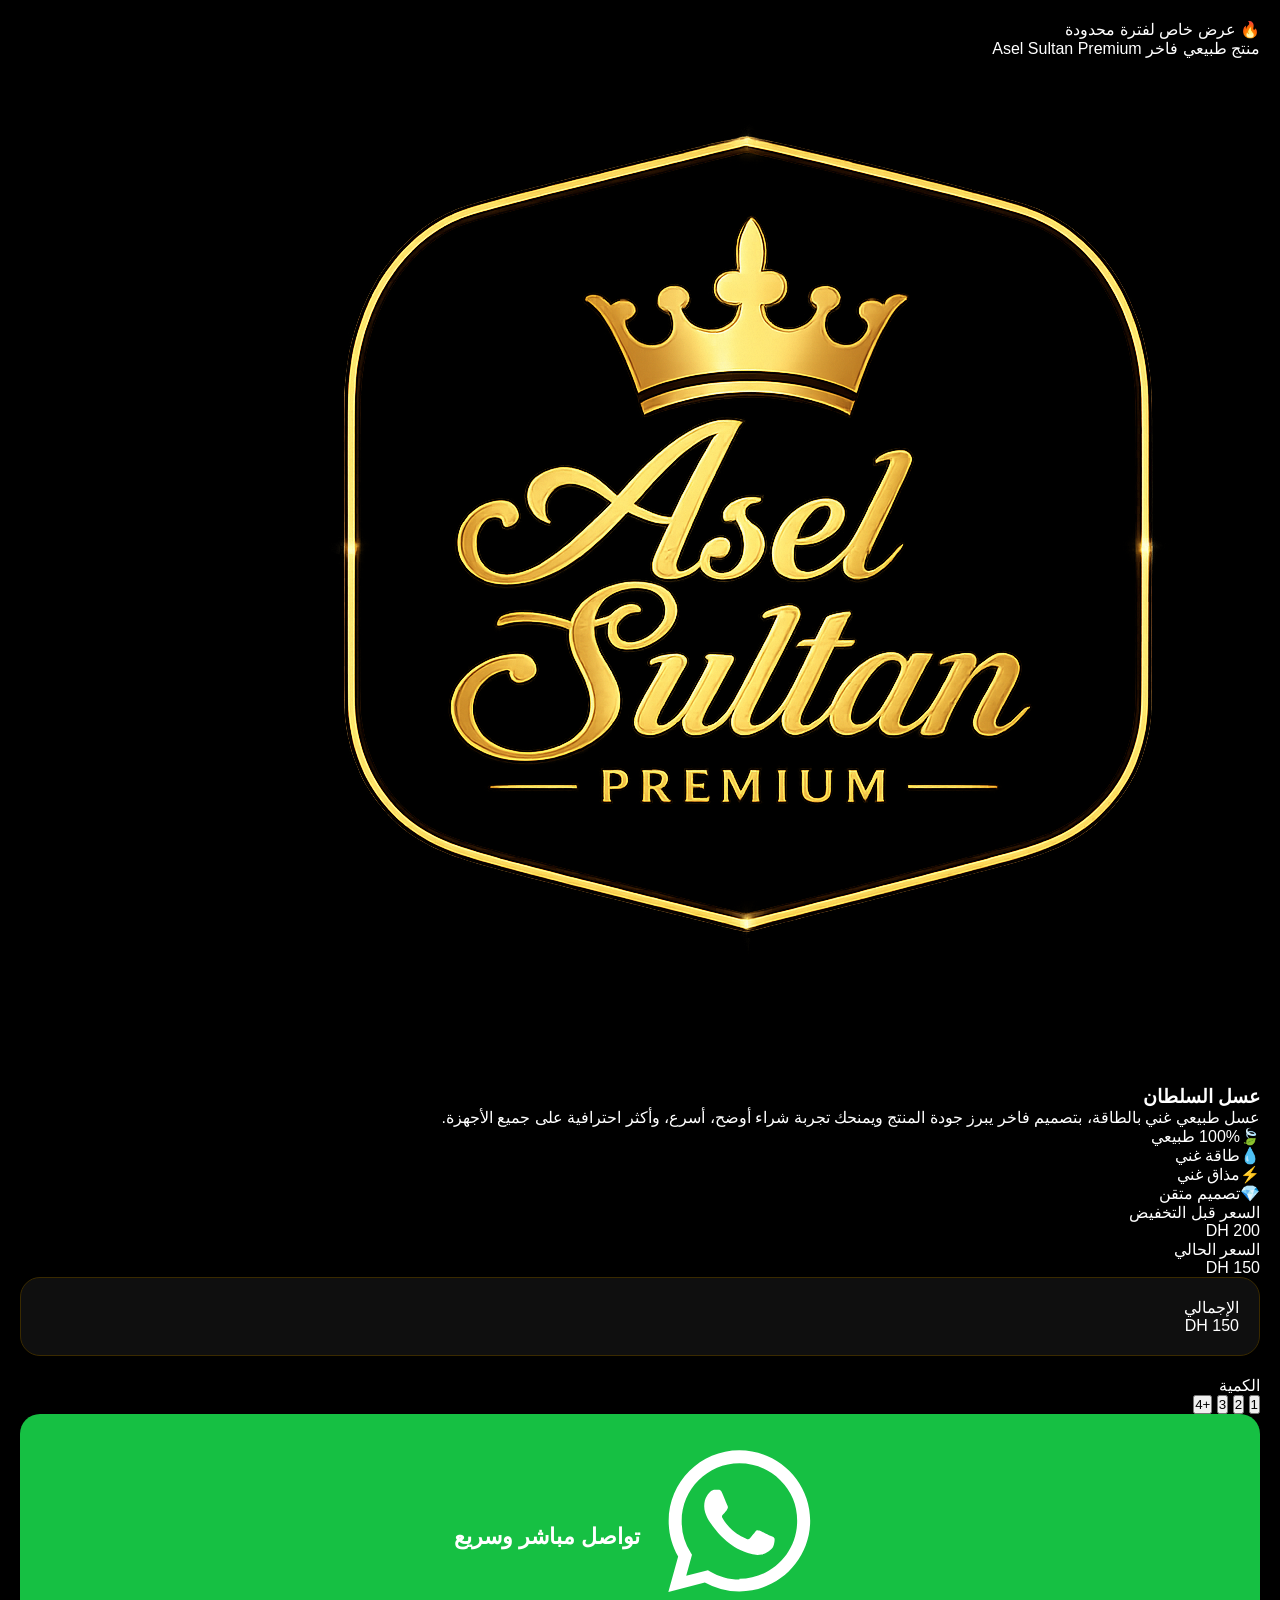
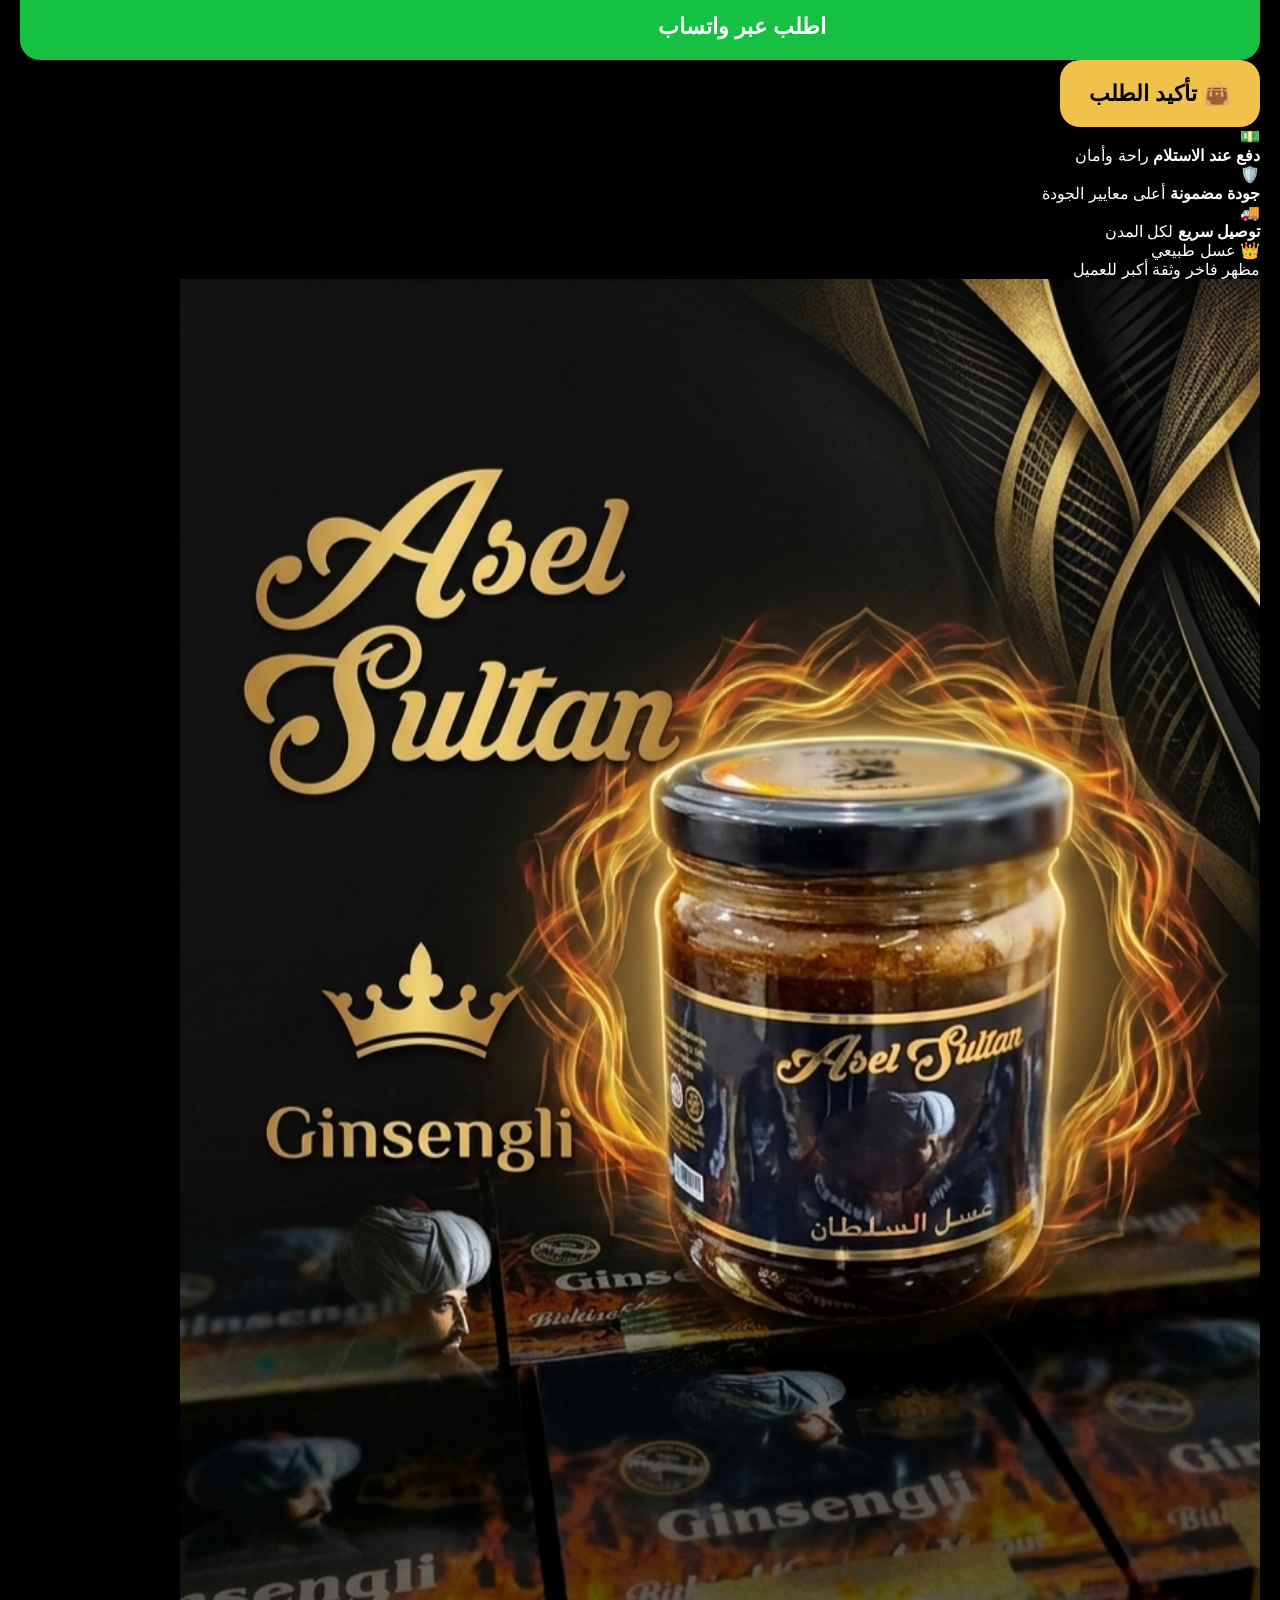
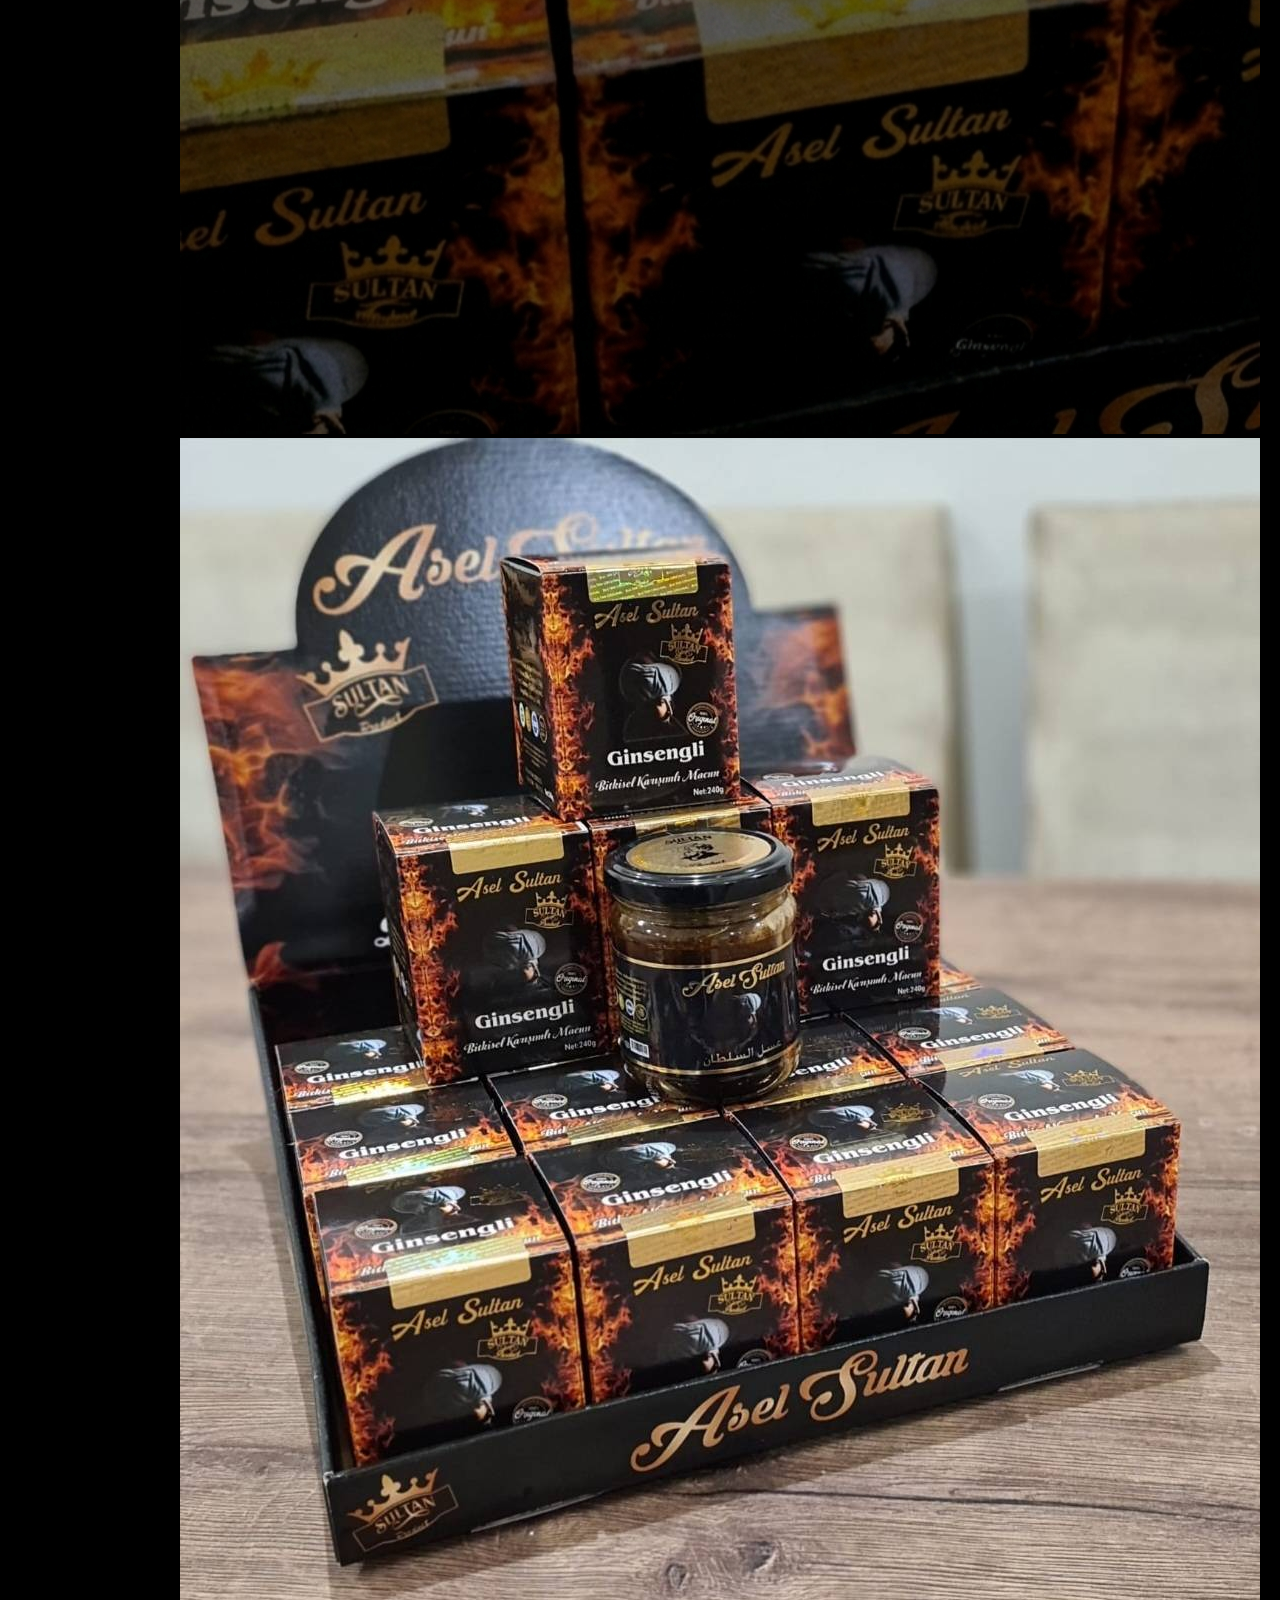
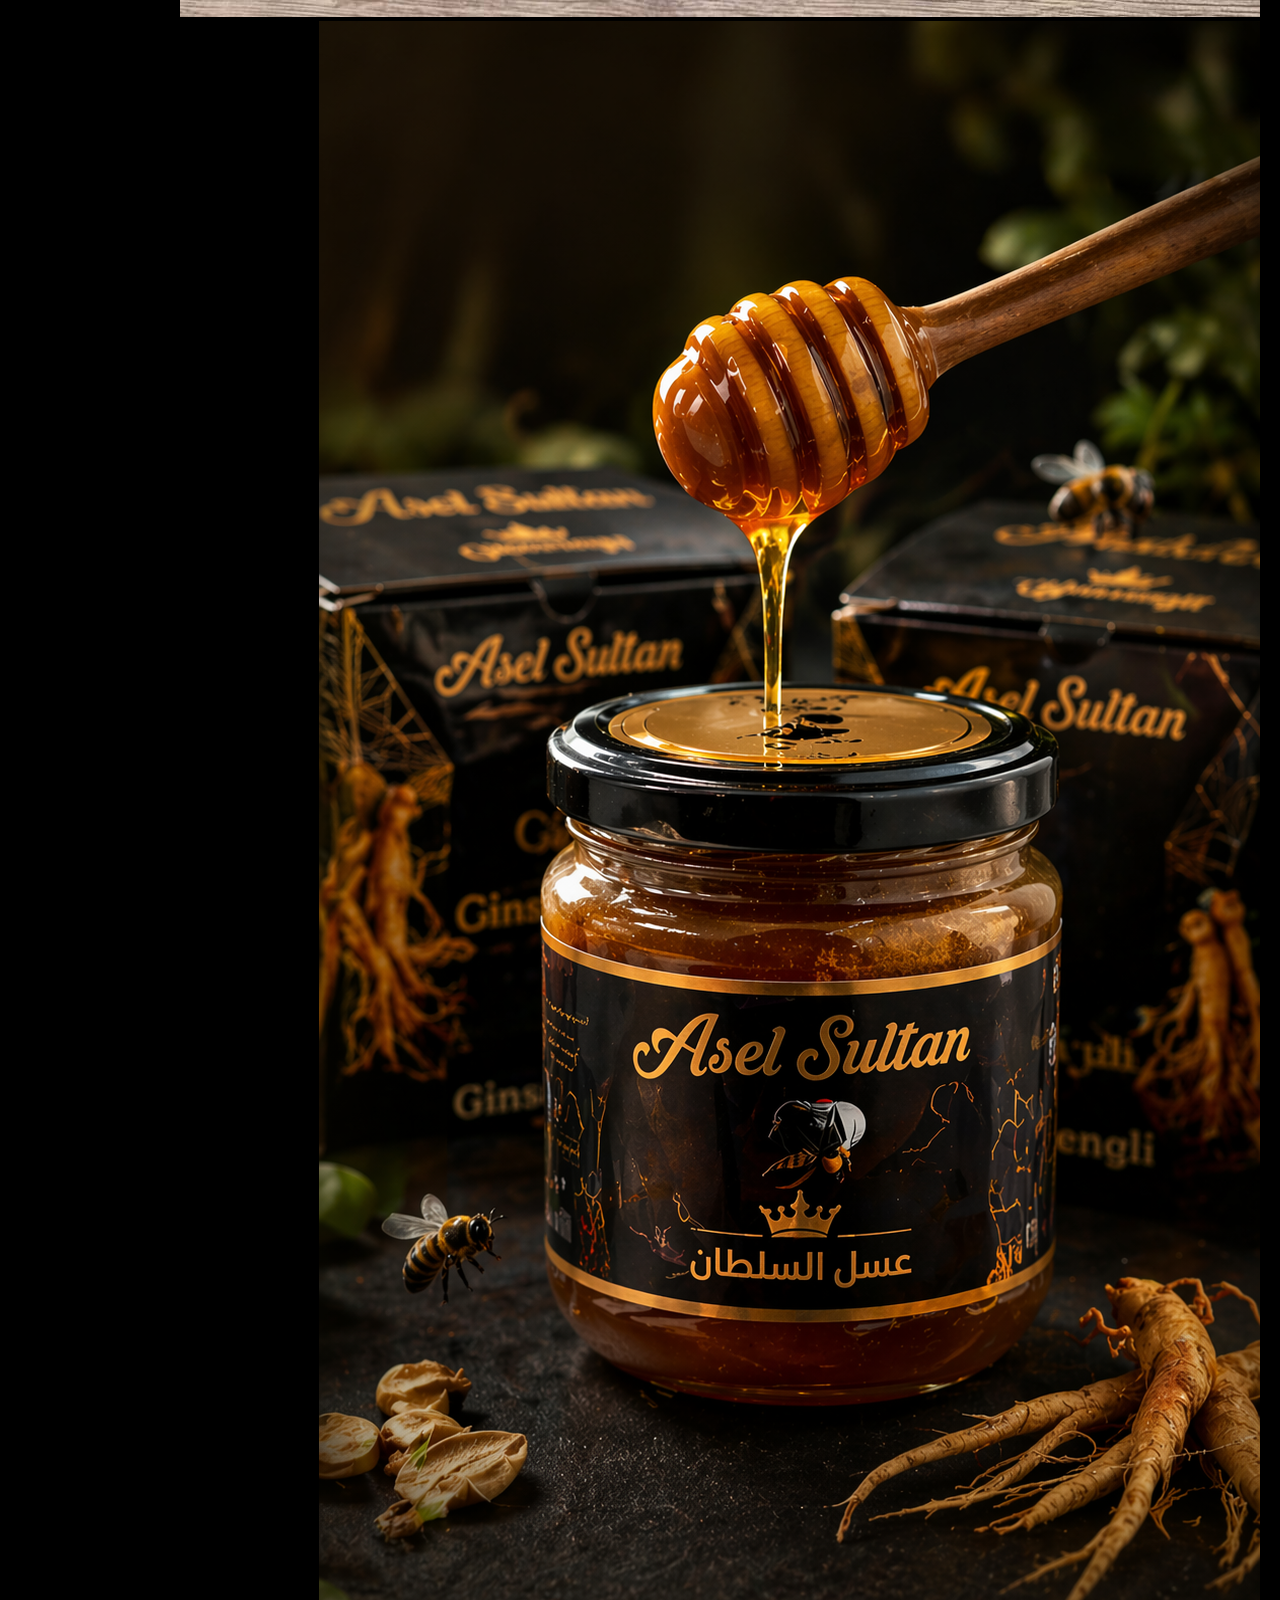
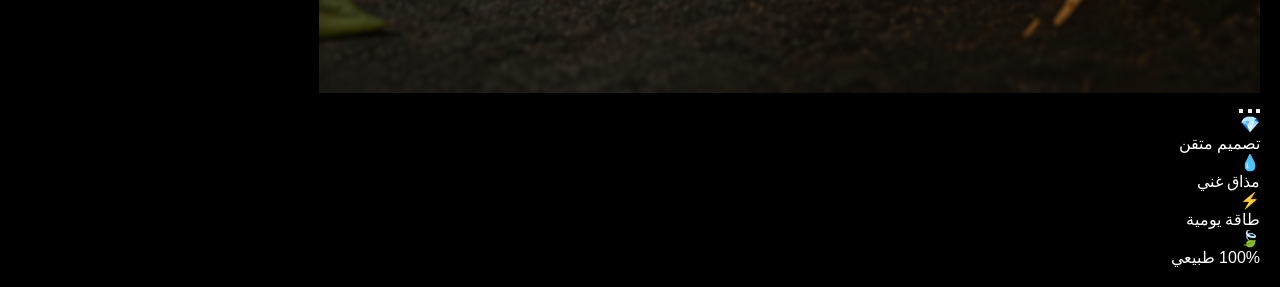
==== index.html @ a8b43fb9 "Add files via upload" ====
<!DOCTYPE html>
<html lang="ar" dir="rtl">
<head>
  <meta charset="UTF-8" />
  <meta name="viewport" content="width=device-width, initial-scale=1.0" />
  <title>Asel Sultan Premium</title>

  <link rel="preconnect" href="https://fonts.googleapis.com">
  <link rel="preconnect" href="https://fonts.gstatic.com" crossorigin>
  <link href="https://fonts.googleapis.com/css2?family=Cairo:wght@400;500;700;800;900&display=swap" rel="stylesheet">
  <link rel="stylesheet" href="style.css">
</head>
<body>
<main class="page-shell">
    <section class="hero">

      <aside class="content-panel">
        <div class="brand-row">
          <div class="brand-meta">
            <div class="offer-badge">
              <span>🔥</span>
              <span>عرض خاص لفترة محدودة</span>
            </div>

            <div class="brand-subtitle">
              <span class="line"></span>
              <div>
                منتج طبيعي فاخر
                <span class="latin">Asel Sultan Premium</span>
              </div>
              <span class="line"></span>
            </div>
          </div>

          <div class="logo-card">
            <img src="logo.png" alt="Asel Sultan Premium Logo">
          </div>
        </div>

        <h1>عسل السلطان</h1>

        <p class="description">
          عسل طبيعي غني بالطاقة، بتصميم فاخر يبرز جودة المنتج ويمنحك تجربة شراء
          <span class="accent">أوضح، أسرع، وأكثر احترافية</span>
          على جميع الأجهزة.
        </p>

        <div class="chips">
          <div class="chip"><span class="icon">🍃</span><span>100% طبيعي</span></div>
          <div class="chip"><span class="icon">💧</span><span>طاقة غني</span></div>
          <div class="chip"><span class="icon">⚡</span><span>مذاق غني</span></div>
          <div class="chip"><span class="icon">💎</span><span>تصميم متقن</span></div>
        </div>

        <section class="order-box">
          <div class="pricing-row">
            <div class="price-card old-price">
              <div class="price-label">السعر قبل التخفيض</div>
              <div class="price-value">DH 200</div>
            </div>

            <div class="price-card">
              <div class="price-label">السعر الحالي</div>
              <div class="price-value">DH 150</div>
            </div>
          </div>

          <div class="order-grid">
            <div class="total-box">
              <div>
                <div class="total-label">الإجمالي</div>
                <div class="total-value" id="totalPrice">DH 600</div>
              </div>
            </div>

            <div class="qty-box">
              <div class="field-title">الكمية</div>
              <div class="qty-options">
                <button class="qty-btn" type="button" data-qty="1">1</button>
                <button class="qty-btn" type="button" data-qty="2">2</button>
                <button class="qty-btn" type="button" data-qty="3">3</button>
                <button class="qty-btn active" type="button" data-qty="4">+4</button>
              </div>
            </div>
          </div>

          <div class="action-row">
            <a
              class="action-btn whatsapp-btn"
              id="whatsappBtn"
              href="https://wa.me/212688134940?text=%D8%A3%D8%B1%D9%8A%D8%AF%20%D8%B7%D9%84%D8%A8%20%D8%B9%D8%B3%D9%84%20%D8%A7%D9%84%D8%B3%D9%84%D8%B7%D8%A7%D9%86"
              target="_blank"
              rel="noopener noreferrer"
            >
              <div class="main">
                <svg class="whatsapp-icon" viewBox="0 0 32 32" aria-hidden="true" focusable="false">
                  <path fill="currentColor" d="M16.04 3C8.88 3 3.06 8.82 3.06 15.98c0 2.29.6 4.52 1.74 6.48L3 29l6.7-1.76a12.9 12.9 0 0 0 6.34 1.65h.01c7.16 0 12.98-5.82 12.98-12.98C29.03 8.82 23.2 3 16.04 3Zm0 23.7h-.01c-1.9 0-3.76-.51-5.38-1.48l-.39-.23-3.98 1.04 1.06-3.87-.25-.4a10.67 10.67 0 0 1-1.64-5.78c0-5.84 4.75-10.6 10.6-10.6 2.83 0 5.49 1.1 7.49 3.11a10.52 10.52 0 0 1 3.1 7.49c0 5.84-4.76 10.6-10.6 10.6Zm5.82-7.94c-.32-.16-1.88-.93-2.17-1.03-.29-.11-.5-.16-.71.16-.21.32-.82 1.03-1 1.24-.18.21-.37.24-.69.08-.32-.16-1.35-.5-2.58-1.59-.95-.85-1.6-1.9-1.78-2.22-.19-.32-.02-.49.14-.65.14-.14.32-.37.48-.56.16-.19.21-.32.32-.53.11-.21.05-.4-.03-.56-.08-.16-.71-1.71-.98-2.34-.26-.62-.52-.54-.71-.55h-.61c-.21 0-.56.08-.85.4-.29.32-1.11 1.08-1.11 2.64s1.14 3.07 1.3 3.28c.16.21 2.24 3.42 5.43 4.8.76.33 1.35.52 1.81.67.76.24 1.45.21 2 .13.61-.09 1.88-.77 2.15-1.51.27-.74.27-1.38.19-1.51-.08-.13-.29-.21-.61-.37Z"/>
                </svg>
                <span>اطلب عبر واتساب</span>
              </div>
              <div class="sub">تواصل مباشر وسريع</div>
            </a>

            <button class="action-btn confirm-btn" id="confirmBtn" type="button">
              <span style="font-size: 1.4rem;">👜</span>
              <span>تأكيد الطلب</span>
            </button>
          </div>

          <div class="bottom-features">
            <div class="bottom-item">
              <div class="icon-wrap">💵</div>
              <div class="text">
                <strong>دفع عند الاستلام</strong>
                <span>راحة وأمان</span>
              </div>
            </div>

            <div class="bottom-item">
              <div class="icon-wrap">🛡️</div>
              <div class="text">
                <strong>جودة مضمونة</strong>
                <span>أعلى معايير الجودة</span>
              </div>
            </div>

            <div class="bottom-item">
              <div class="icon-wrap">🚚</div>
              <div class="text">
                <strong>توصيل سريع</strong>
                <span>لكل المدن</span>
              </div>
            </div>
          </div>
        </section>
      </aside>

      <aside class="visual-panel">
        <div class="mini-card">
          <div class="topline">
            <span>👑</span>
            <span>عسل طبيعي</span>
          </div>
          <p>مظهر فاخر وثقة أكبر للعميل</p>
        </div>

        <div class="product-visual">
          <img src="product1.jpg" alt="منتج عسل السلطان 1" class="slide active">
          <img src="product2.jpg" alt="منتج عسل السلطان 2" class="slide">
          <img src="product3.jpg" alt="منتج عسل السلطان 3" class="slide">

          <div class="slider-dots">
            <button class="slider-dot active" type="button" data-slide="0" aria-label="الصورة الأولى"></button>
            <button class="slider-dot" type="button" data-slide="1" aria-label="الصورة الثانية"></button>
            <button class="slider-dot" type="button" data-slide="2" aria-label="الصورة الثالثة"></button>
          </div>
        </div>

        <div class="left-features">
          <div class="left-feature">
            <div class="icon">💎</div>
            <div class="label">تصميم متقن</div>
          </div>
          <div class="left-feature">
            <div class="icon">💧</div>
            <div class="label">مذاق غني</div>
          </div>
          <div class="left-feature">
            <div class="icon">⚡</div>
            <div class="label">طاقة يومية</div>
          </div>
          <div class="left-feature">
            <div class="icon">🍃</div>
            <div class="label">100% طبيعي</div>
          </div>
        </div>
      </aside>

    </section>
  </main>

  <script src="script.js"></script>
</body>
</html>
---- style.css ----
*{
    margin:0;
    padding:0;
    box-sizing:border-box;
    font-family:Arial, sans-serif;
}

body{
    background:#000;
    color:white;
    min-height:100vh;
    display:flex;
    justify-content:center;
    align-items:center;
    padding:20px;
}

.container{
    width:100%;
    max-width:1200px;
}

.product-card{
    display:flex;
    gap:40px;
    background:#111;
    border:1px solid #2b1b00;
    border-radius:25px;
    padding:30px;
    flex-wrap:wrap;
}

.image-section{
    flex:1;
    min-width:300px;
}

.product-image{
    width:100%;
    border-radius:20px;
}

.content-section{
    flex:1;
    min-width:300px;
}

.price-box{
    display:flex;
    justify-content:space-between;
    background:#0f0f0f;
    border:1px solid #3a2a00;
    padding:25px;
    border-radius:20px;
    margin-bottom:20px;
}

.old-price span{
    color:#ccc;
    text-decoration:line-through;
    font-size:40px;
    font-weight:bold;
}

.new-price span{
    color:#f0c14b;
    font-size:40px;
    font-weight:bold;
}

.quantity-box,
.total-box{
    background:#0f0f0f;
    border:1px solid #3a2a00;
    padding:20px;
    border-radius:20px;
    margin-bottom:20px;
}

.buttons{
    display:flex;
    gap:10px;
    margin-top:15px;
}

.buttons button{
    width:60px;
    height:60px;
    border:none;
    border-radius:15px;
    background:#1a1a1a;
    color:white;
    font-size:20px;
    cursor:pointer;
    transition:0.3s;
}

.buttons button:hover{
    background:#f0c14b;
    color:black;
}

.total-box span{
    display:block;
    margin-top:10px;
    font-size:40px;
    color:#f0c14b;
    font-weight:bold;
}

.action-buttons{
    display:flex;
    gap:15px;
    margin-top:20px;
    flex-wrap:wrap;
}

.confirm-btn{
    flex:1;
    min-width:200px;
    background:#f0c14b;
    color:black;
    border:none;
    padding:20px;
    border-radius:20px;
    font-size:22px;
    font-weight:bold;
    cursor:pointer;
}

.whatsapp-btn{
    flex:1;
    min-width:200px;
    background:#16c043;
    color:white;
    text-decoration:none;
    padding:20px;
    border-radius:20px;
    font-size:22px;
    font-weight:bold;
    display:flex;
    justify-content:center;
    align-items:center;
    gap:12px;
    transition:0.3s;
}

.whatsapp-btn:hover{
    transform:scale(1.03);
}

.whatsapp-btn i{
    font-size:28px;
}

@media(max-width:768px){

    .product-card{
        flex-direction:column;
    }

    .price-box{
        flex-direction:column;
        gap:20px;
        text-align:center;
    }

    .action-buttons{
        flex-direction:column;
    }
}
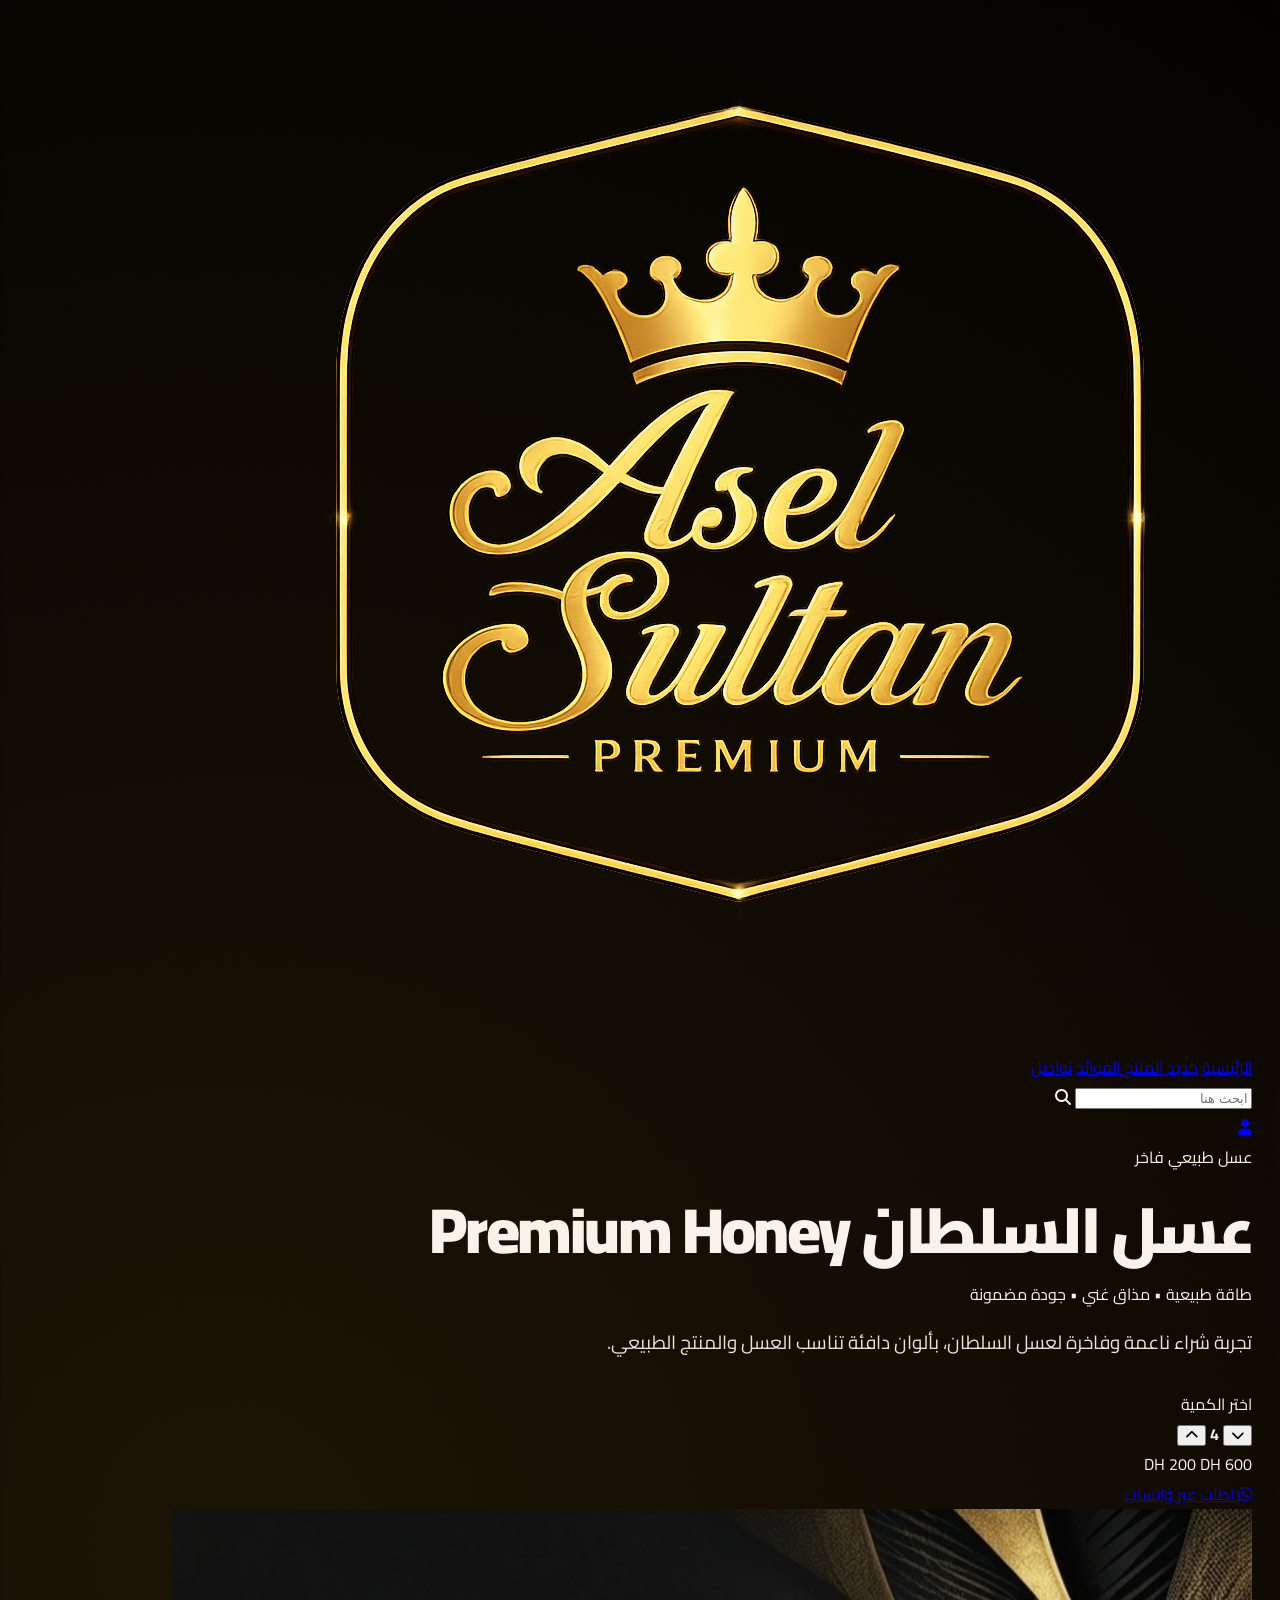
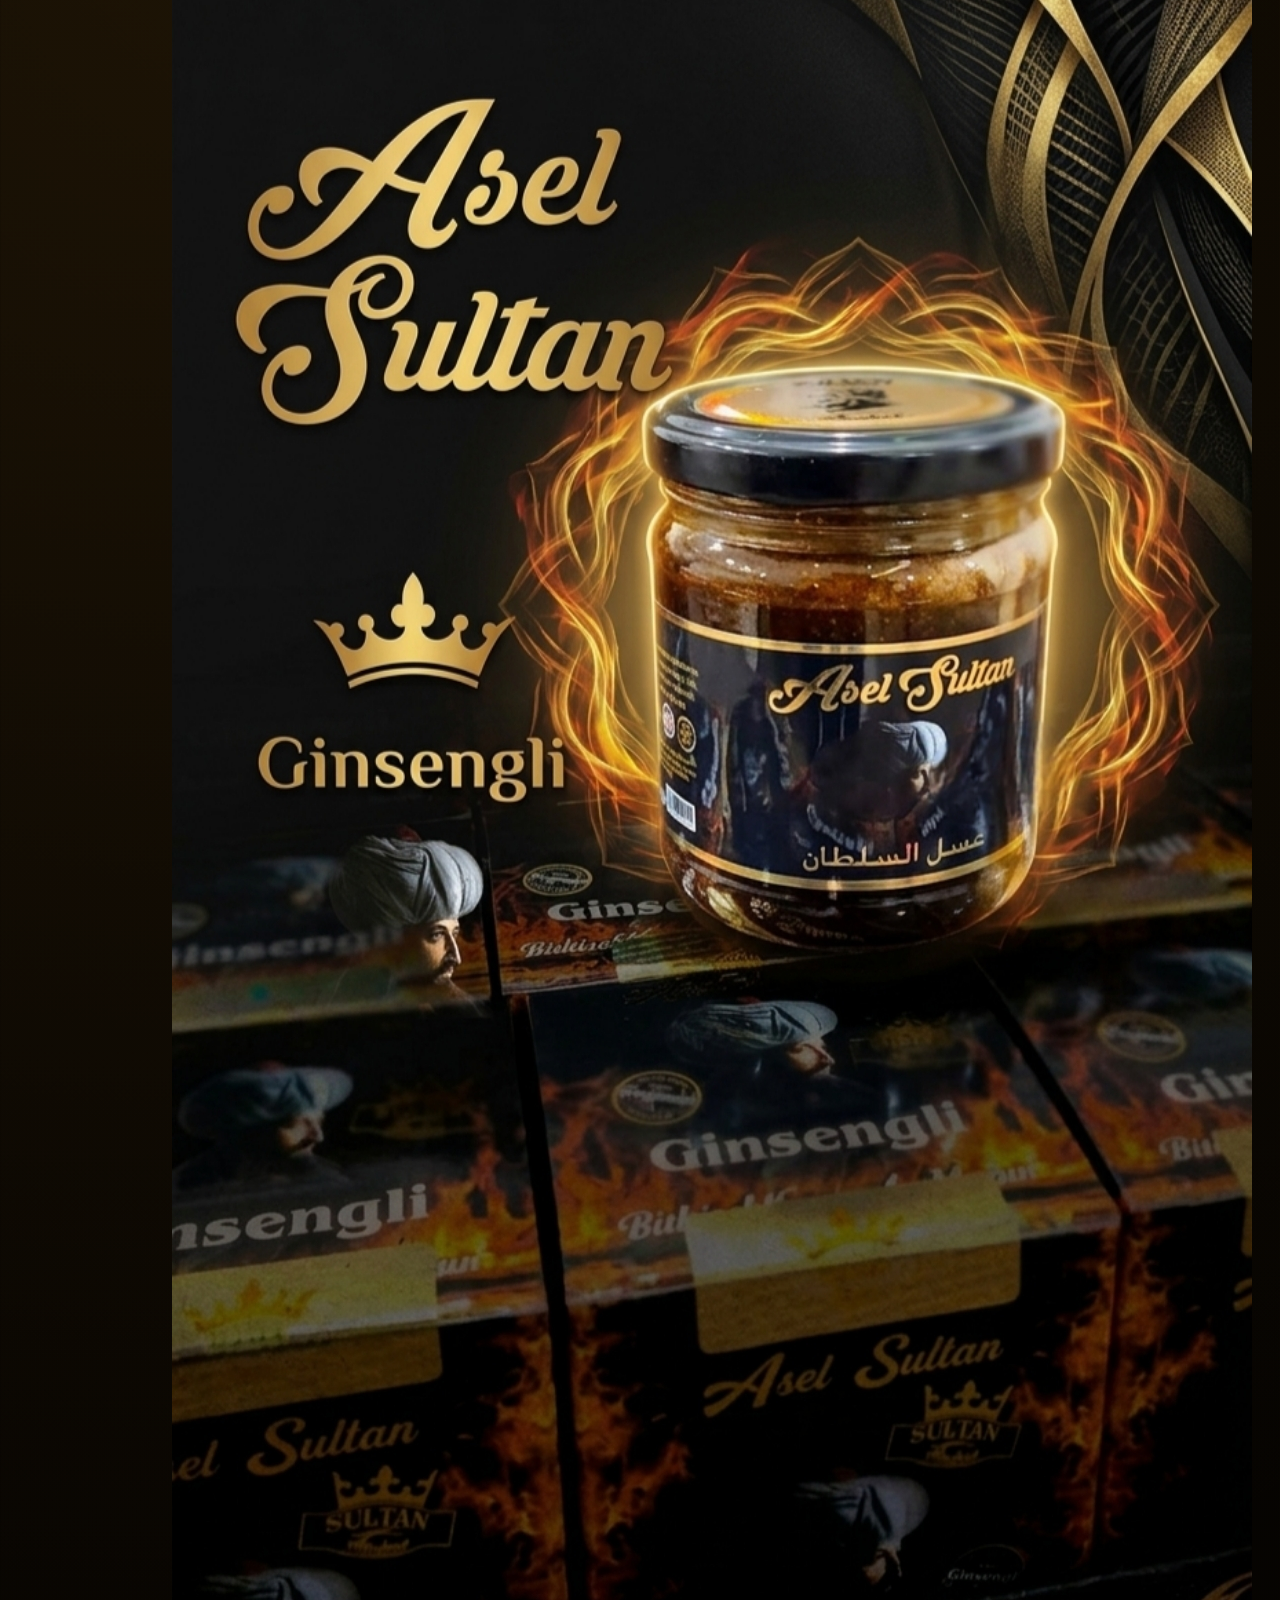
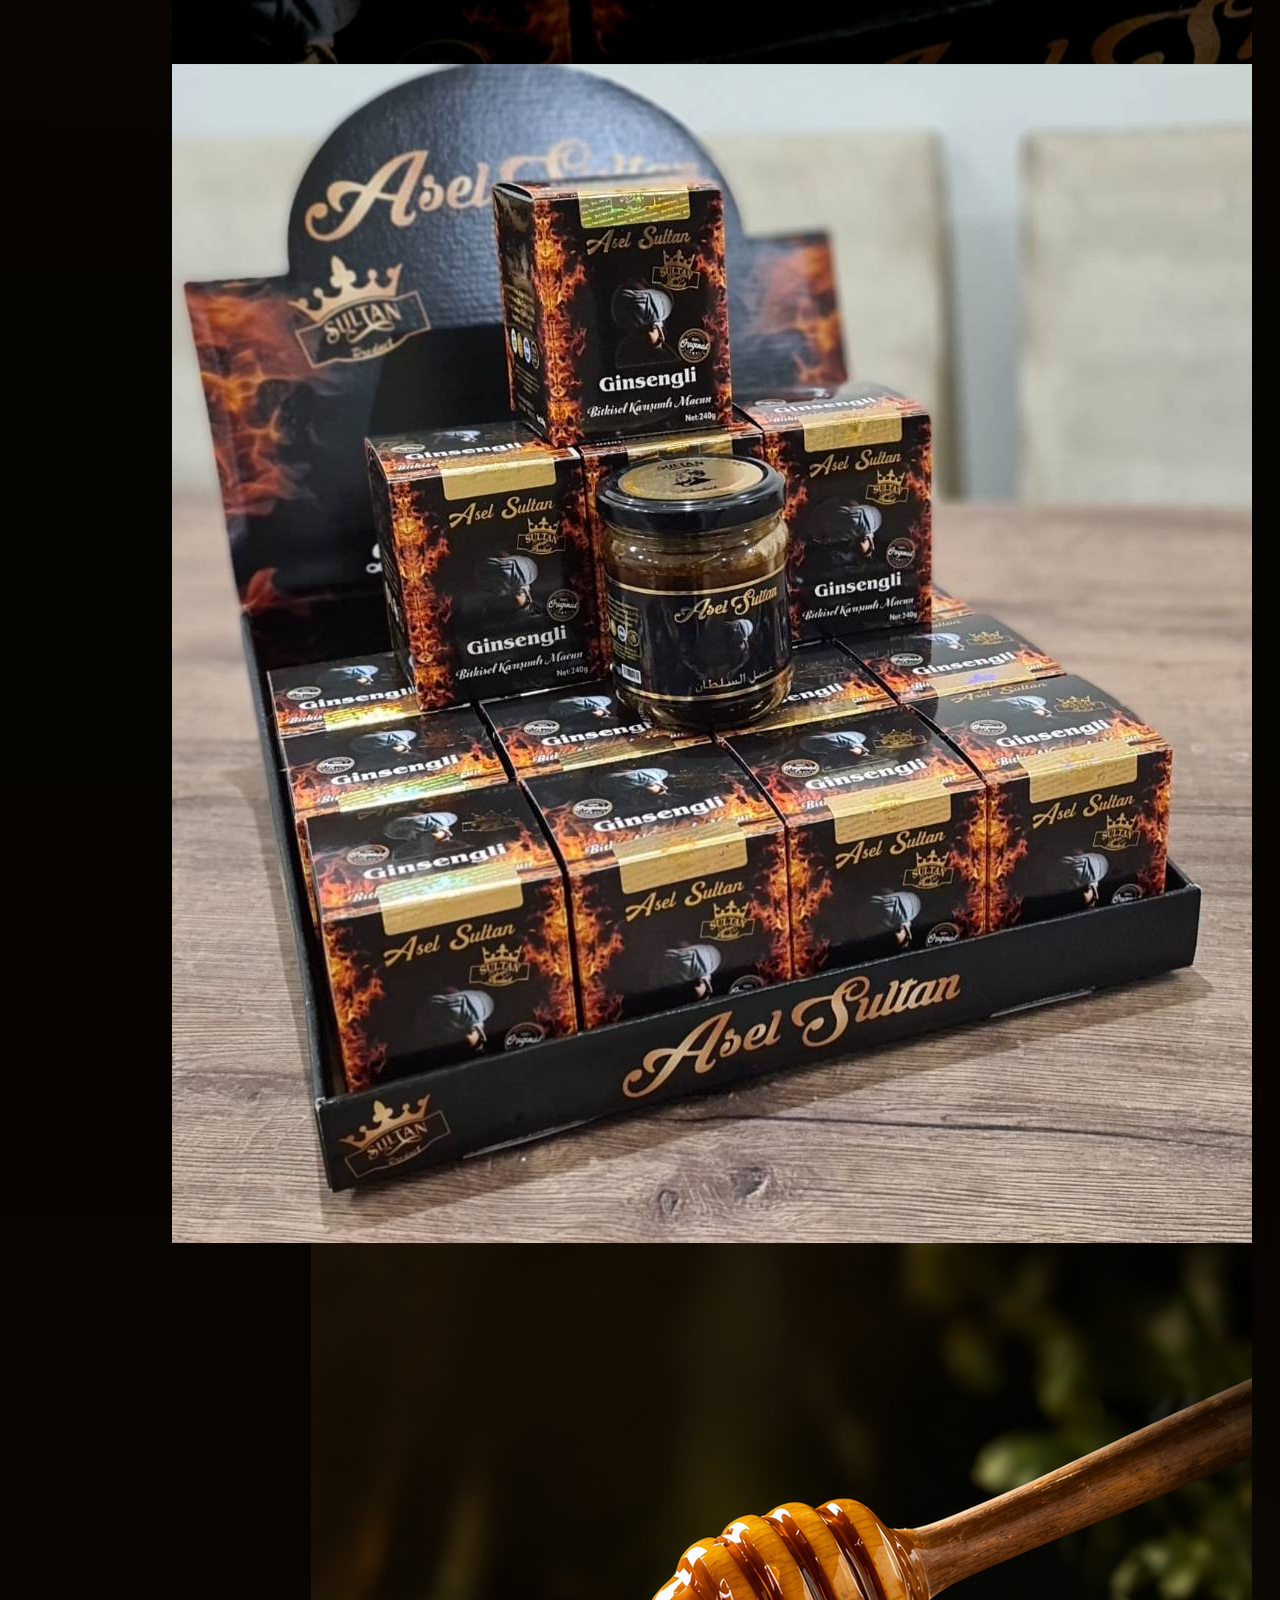
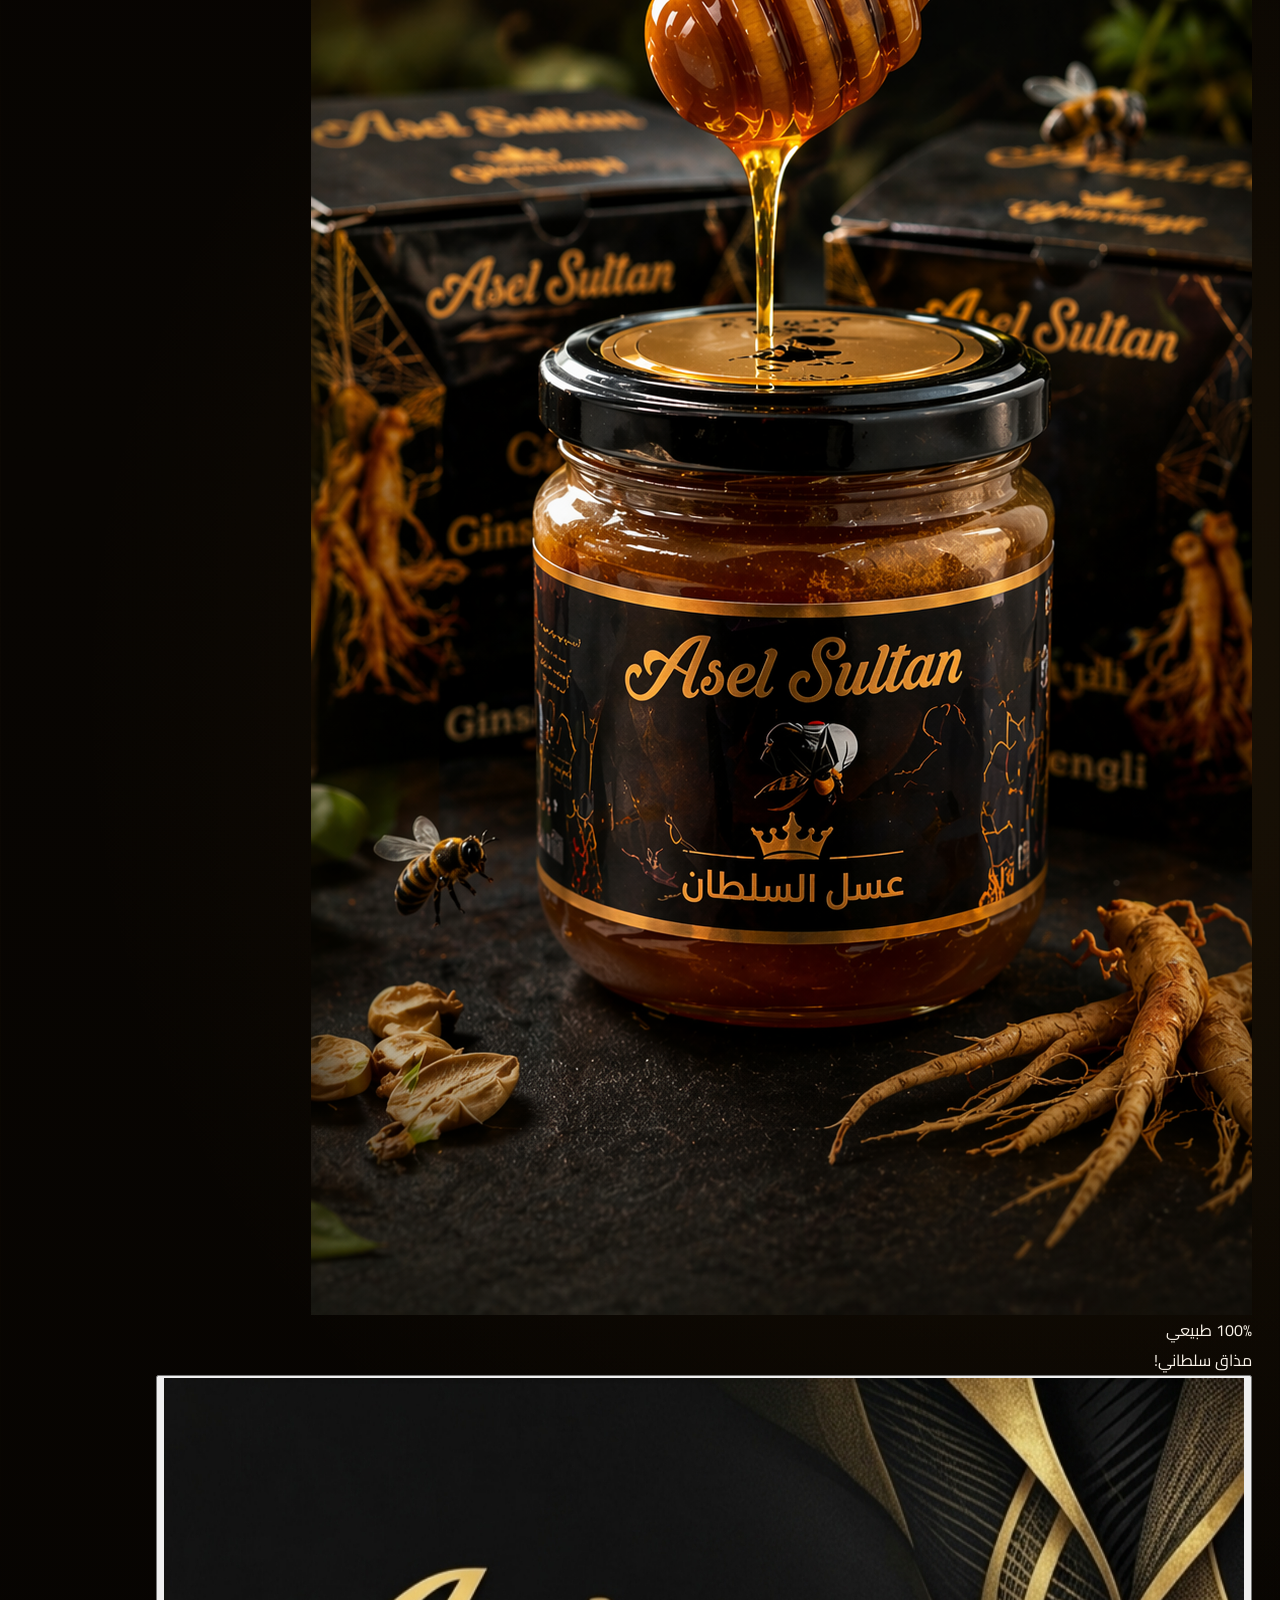
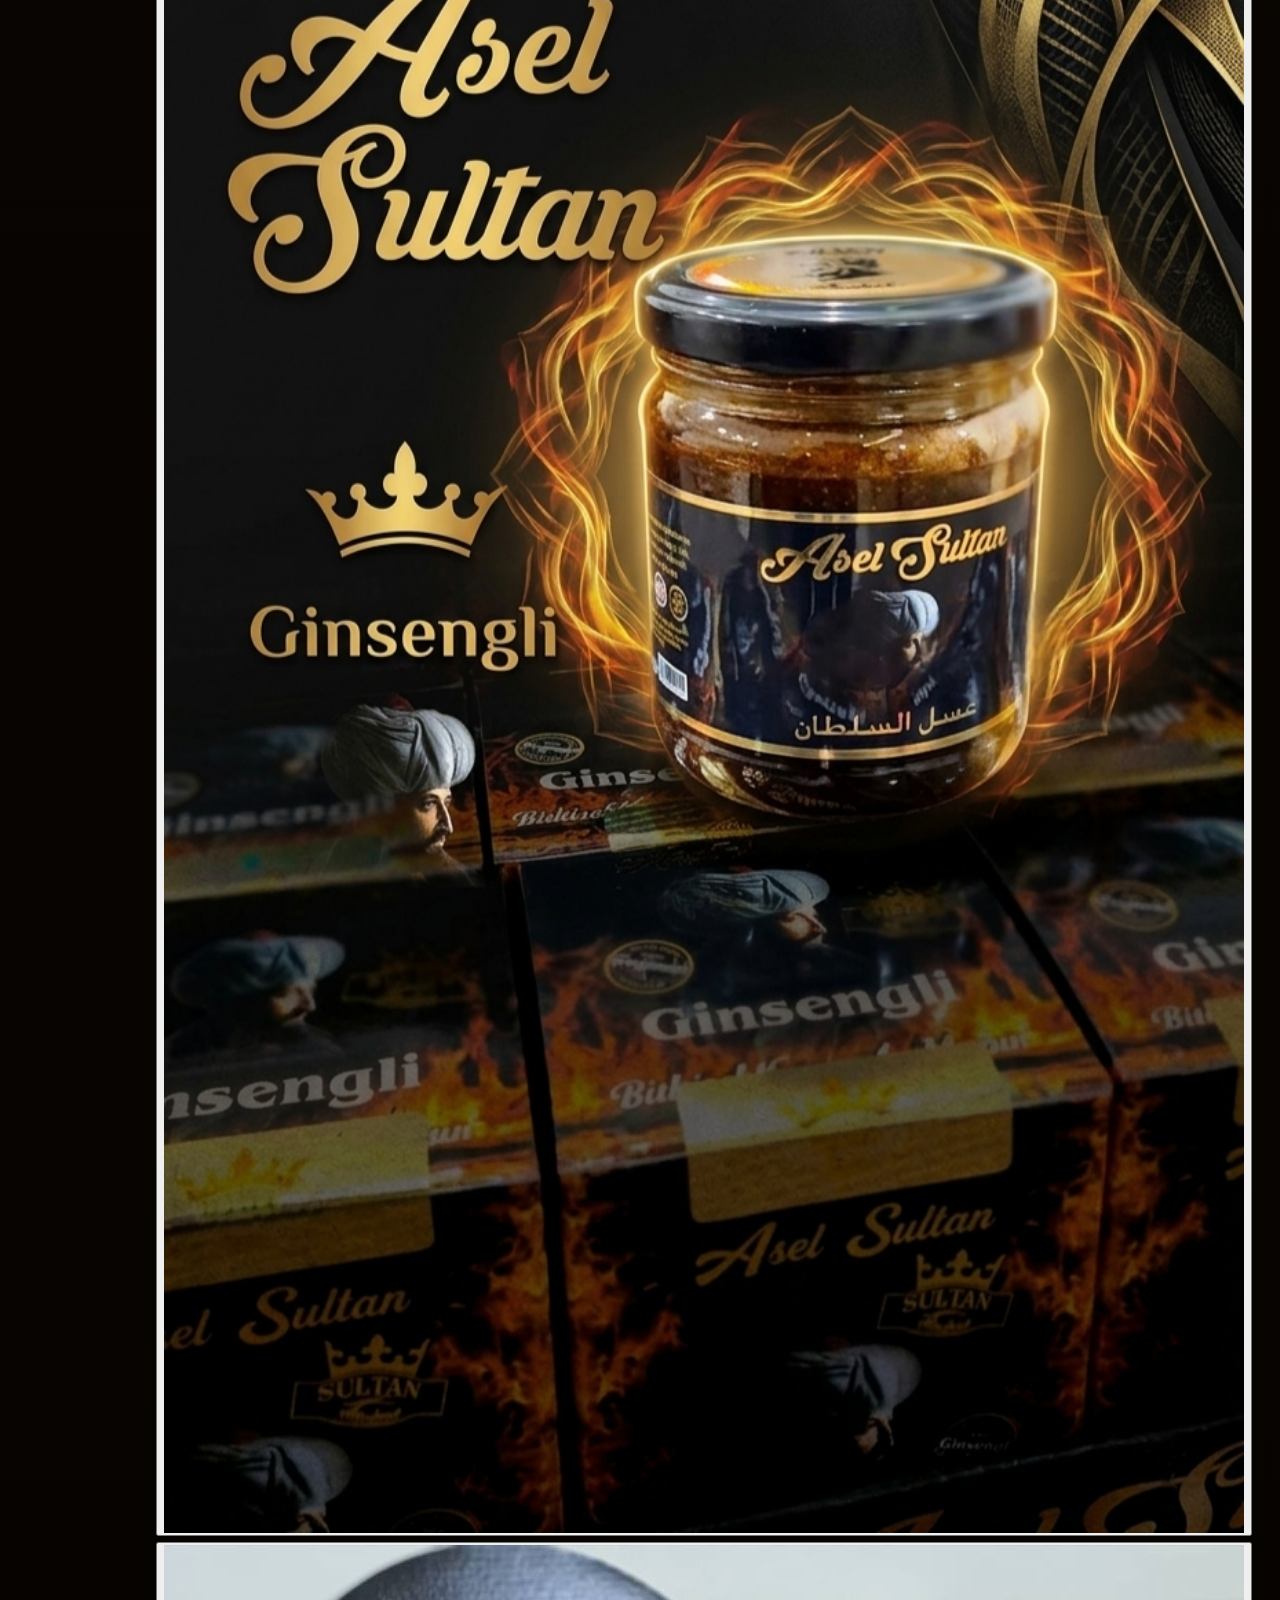
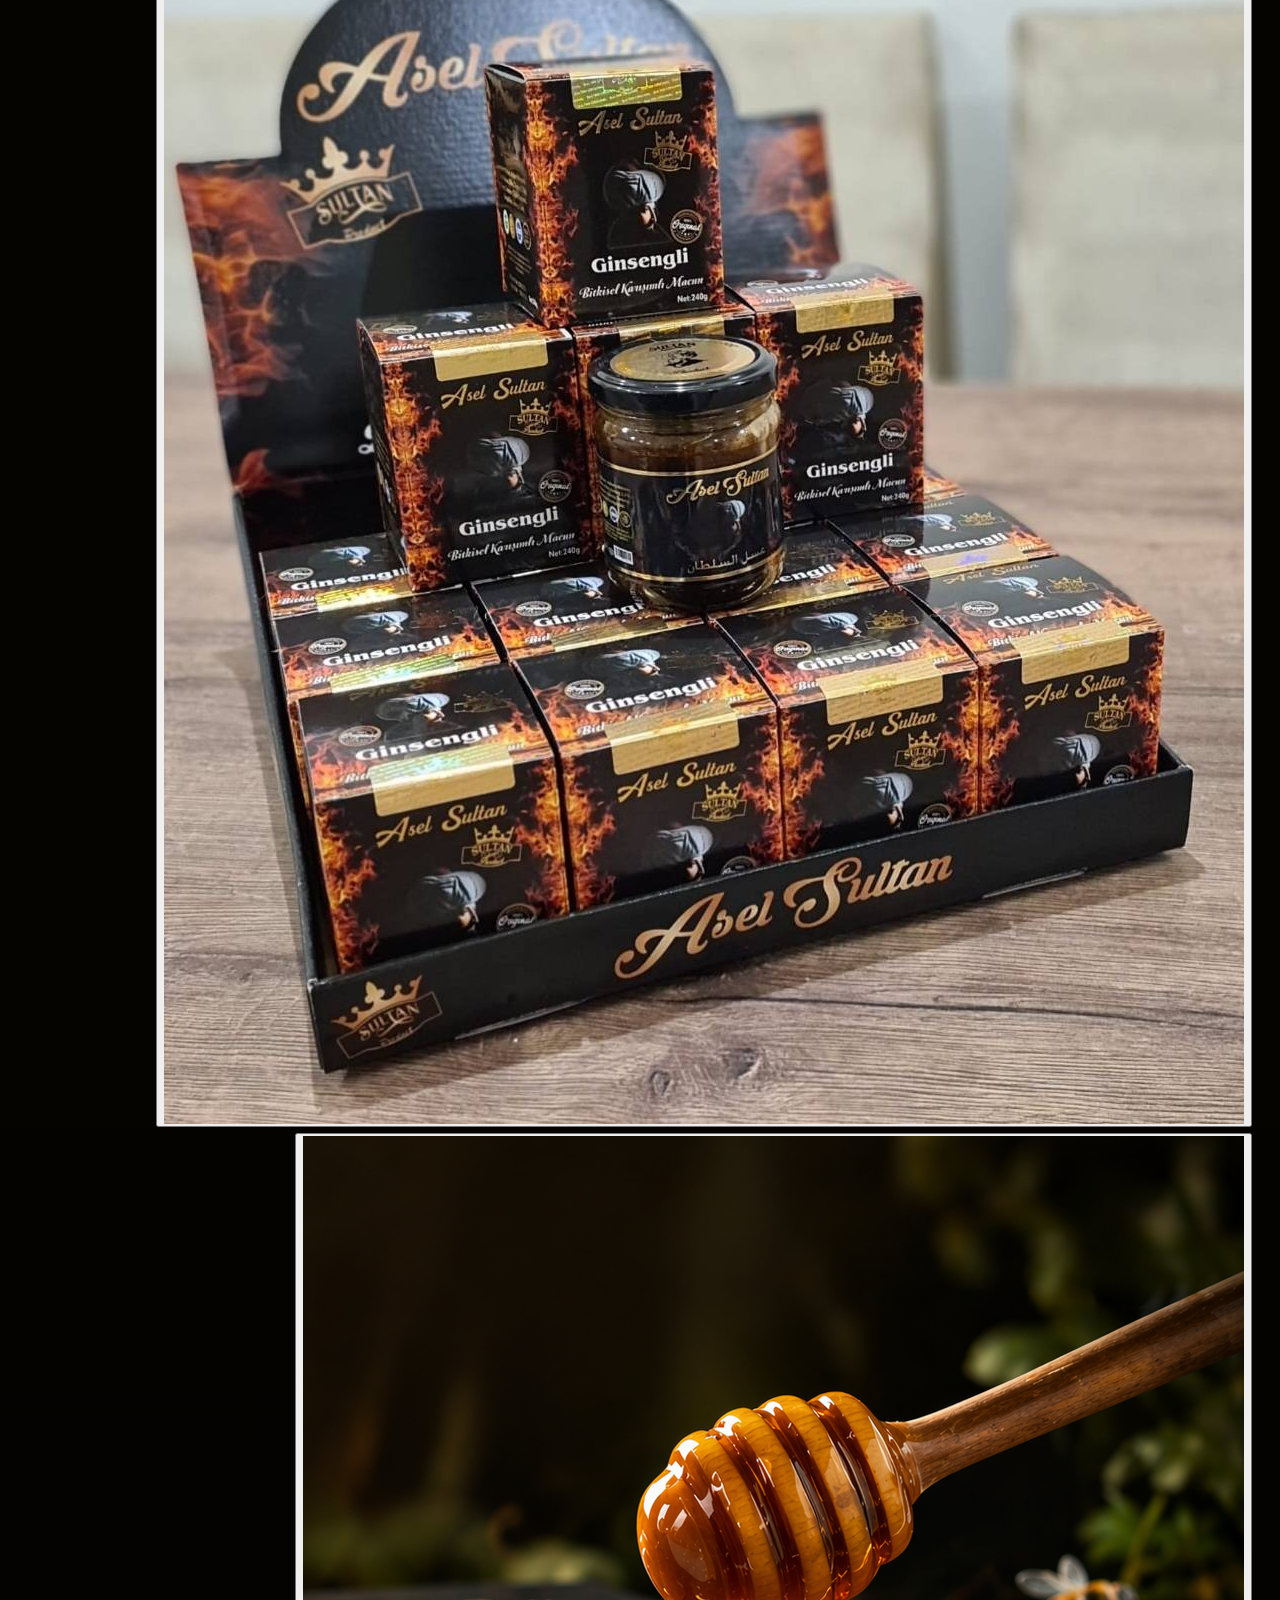
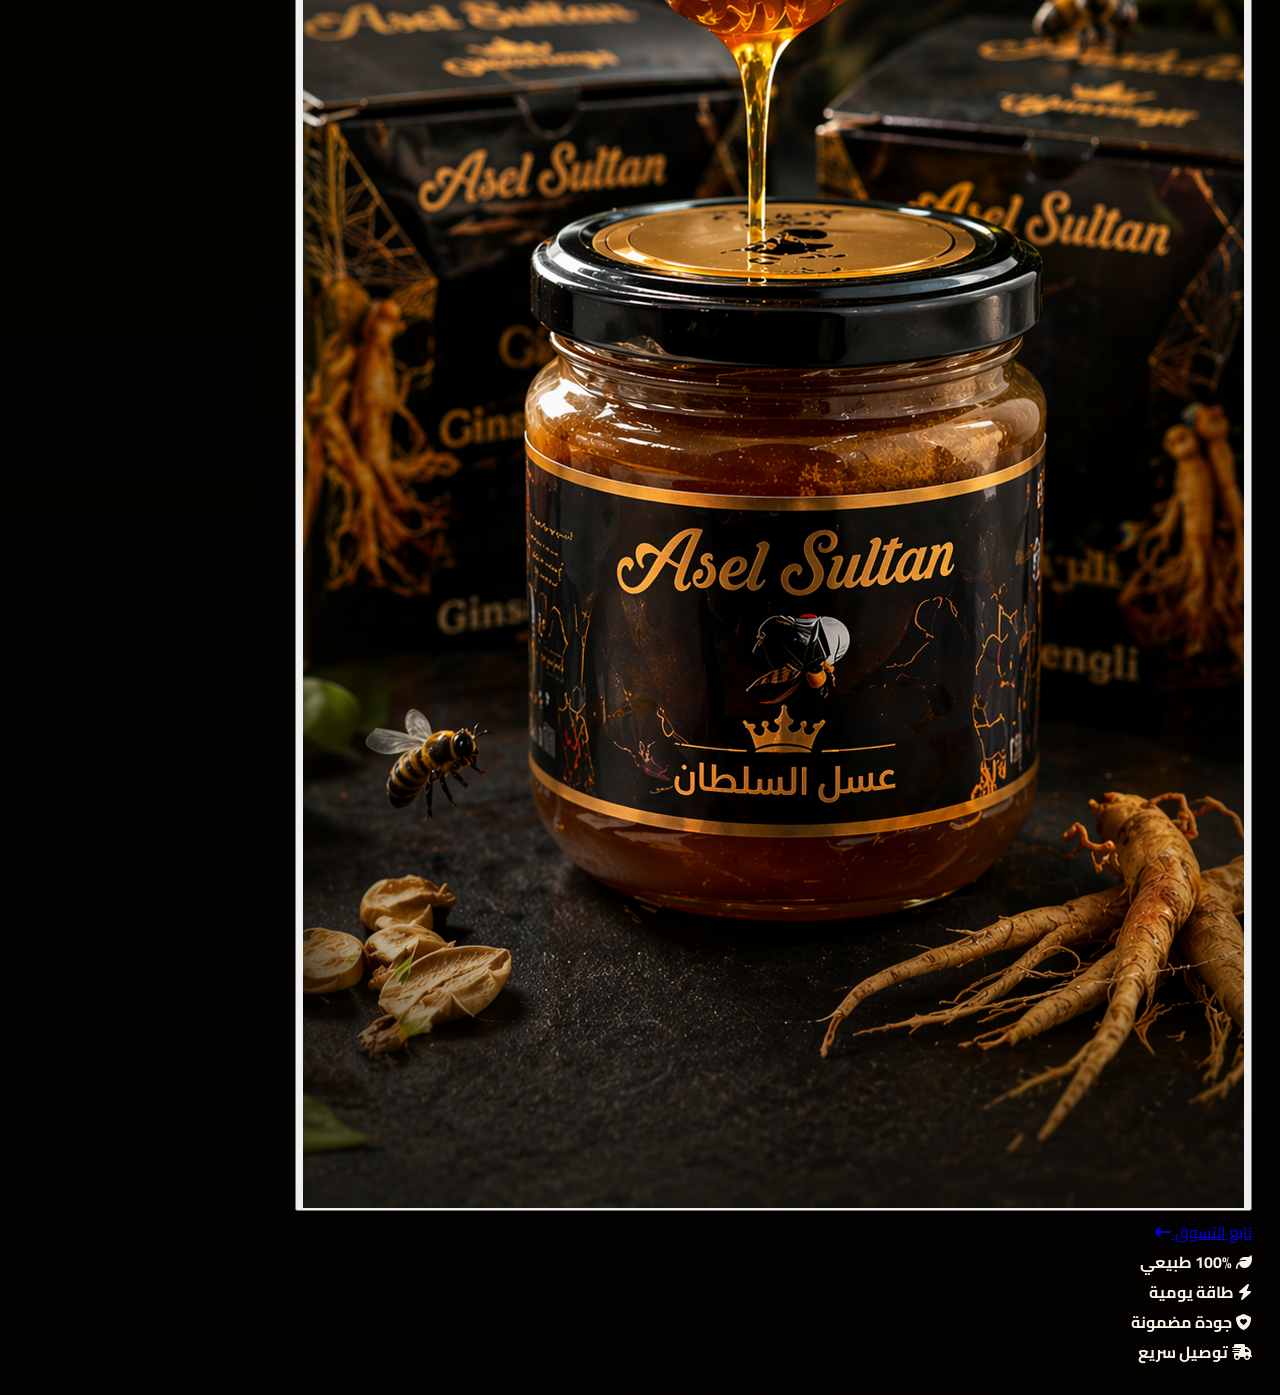
==== commit 500856b3: "Add files via upload" ====
--- a/index.html
+++ b/index.html
@@ -3,178 +3,133 @@
 <head>
   <meta charset="UTF-8" />
   <meta name="viewport" content="width=device-width, initial-scale=1.0" />
-  <title>Asel Sultan Premium</title>
+  <title>Asel Sultan | عسل السلطان</title>
 
   <link rel="preconnect" href="https://fonts.googleapis.com">
   <link rel="preconnect" href="https://fonts.gstatic.com" crossorigin>
-  <link href="https://fonts.googleapis.com/css2?family=Cairo:wght@400;500;700;800;900&display=swap" rel="stylesheet">
+  <link href="https://fonts.googleapis.com/css2?family=Cairo:wght@400;600;700;800;900&family=Baloo+Bhaijaan+2:wght@700;800&display=swap" rel="stylesheet">
+  <link rel="stylesheet" href="https://cdnjs.cloudflare.com/ajax/libs/font-awesome/6.5.1/css/all.min.css">
+
   <link rel="stylesheet" href="style.css">
 </head>
 <body>
-<main class="page-shell">
-    <section class="hero">
+  <main class="page">
+    <section class="hero-card">
 
-      <aside class="content-panel">
-        <div class="brand-row">
-          <div class="brand-meta">
-            <div class="offer-badge">
-              <span>🔥</span>
-              <span>عرض خاص لفترة محدودة</span>
-            </div>
+      <header class="navbar">
+        <a class="brand-icon" href="#" aria-label="Asel Sultan">
+          <img src="logo.png" alt="Asel Sultan Logo">
+        </a>
 
-            <div class="brand-subtitle">
-              <span class="line"></span>
-              <div>
-                منتج طبيعي فاخر
-                <span class="latin">Asel Sultan Premium</span>
-              </div>
-              <span class="line"></span>
+        <nav class="nav-links" aria-label="القائمة">
+          <a href="#">الرئيسية</a>
+          <a href="#product" class="active">
+            <span>جديد</span>
+            المنتج
+          </a>
+          <a href="#about">الفوائد</a>
+          <a href="#contact">تواصل</a>
+        </nav>
+
+        <div class="nav-actions">
+          <div class="search-box">
+            <input type="text" placeholder="ابحث هنا" aria-label="بحث">
+            <i class="fa-solid fa-magnifying-glass"></i>
+          </div>
+          <a class="user-btn" href="#contact" aria-label="تواصل">
+            <i class="fa-solid fa-user"></i>
+          </a>
+        </div>
+      </header>
+
+      <div class="hero-grid">
+        <section class="hero-content">
+          <div class="eyebrow">عسل طبيعي فاخر</div>
+
+          <h1>
+            عسل السلطان
+            <span>Premium Honey</span>
+          </h1>
+
+          <p class="tagline">طاقة طبيعية • مذاق غني • جودة مضمونة</p>
+
+          <p class="description">
+            تجربة شراء ناعمة وفاخرة لعسل السلطان، بألوان دافئة تناسب العسل والمنتج الطبيعي.
+          </p>
+
+          <div class="quantity-card" id="product">
+            <span>اختر الكمية</span>
+            <div class="qty-controls">
+              <button type="button" class="circle-btn minus" aria-label="نقص الكمية">
+                <i class="fa-solid fa-chevron-down"></i>
+              </button>
+              <strong id="qtyValue">4</strong>
+              <button type="button" class="circle-btn plus" aria-label="زود الكمية">
+                <i class="fa-solid fa-chevron-up"></i>
+              </button>
             </div>
           </div>
 
-          <div class="logo-card">
-            <img src="logo.png" alt="Asel Sultan Premium Logo">
-          </div>
-        </div>
-
-        <h1>عسل السلطان</h1>
-
-        <p class="description">
-          عسل طبيعي غني بالطاقة، بتصميم فاخر يبرز جودة المنتج ويمنحك تجربة شراء
-          <span class="accent">أوضح، أسرع، وأكثر احترافية</span>
-          على جميع الأجهزة.
-        </p>
-
-        <div class="chips">
-          <div class="chip"><span class="icon">🍃</span><span>100% طبيعي</span></div>
-          <div class="chip"><span class="icon">💧</span><span>طاقة غني</span></div>
-          <div class="chip"><span class="icon">⚡</span><span>مذاق غني</span></div>
-          <div class="chip"><span class="icon">💎</span><span>تصميم متقن</span></div>
-        </div>
-
-        <section class="order-box">
-          <div class="pricing-row">
-            <div class="price-card old-price">
-              <div class="price-label">السعر قبل التخفيض</div>
-              <div class="price-value">DH 200</div>
-            </div>
-
-            <div class="price-card">
-              <div class="price-label">السعر الحالي</div>
-              <div class="price-value">DH 150</div>
-            </div>
+          <div class="price-line">
+            <span class="old-price">DH 200</span>
+            <span class="new-price" id="totalPrice">DH 600</span>
           </div>
 
-          <div class="order-grid">
-            <div class="total-box">
-              <div>
-                <div class="total-label">الإجمالي</div>
-                <div class="total-value" id="totalPrice">DH 600</div>
-              </div>
-            </div>
+          <a class="buy-btn" id="whatsappBtn" target="_blank" rel="noopener noreferrer">
+            <span class="cart-circle"><i class="fa-brands fa-whatsapp"></i></span>
+            اطلب عبر واتساب
+          </a>
+        </section>
 
-            <div class="qty-box">
-              <div class="field-title">الكمية</div>
-              <div class="qty-options">
-                <button class="qty-btn" type="button" data-qty="1">1</button>
-                <button class="qty-btn" type="button" data-qty="2">2</button>
-                <button class="qty-btn" type="button" data-qty="3">3</button>
-                <button class="qty-btn active" type="button" data-qty="4">+4</button>
-              </div>
-            </div>
+        <section class="hero-visual" aria-label="صور المنتج">
+          <div class="circle-bg"></div>
+
+          <div class="product-frame">
+            <img src="product1.jpg" class="slide active" alt="Asel Sultan product image 1">
+            <img src="product2.jpg" class="slide" alt="Asel Sultan product image 2">
+            <img src="product3.jpg" class="slide" alt="Asel Sultan product image 3">
           </div>
 
-          <div class="action-row">
-            <a
-              class="action-btn whatsapp-btn"
-              id="whatsappBtn"
-              href="https://wa.me/212688134940?text=%D8%A3%D8%B1%D9%8A%D8%AF%20%D8%B7%D9%84%D8%A8%20%D8%B9%D8%B3%D9%84%20%D8%A7%D9%84%D8%B3%D9%84%D8%B7%D8%A7%D9%86"
-              target="_blank"
-              rel="noopener noreferrer"
-            >
-              <div class="main">
-                <svg class="whatsapp-icon" viewBox="0 0 32 32" aria-hidden="true" focusable="false">
-                  <path fill="currentColor" d="M16.04 3C8.88 3 3.06 8.82 3.06 15.98c0 2.29.6 4.52 1.74 6.48L3 29l6.7-1.76a12.9 12.9 0 0 0 6.34 1.65h.01c7.16 0 12.98-5.82 12.98-12.98C29.03 8.82 23.2 3 16.04 3Zm0 23.7h-.01c-1.9 0-3.76-.51-5.38-1.48l-.39-.23-3.98 1.04 1.06-3.87-.25-.4a10.67 10.67 0 0 1-1.64-5.78c0-5.84 4.75-10.6 10.6-10.6 2.83 0 5.49 1.1 7.49 3.11a10.52 10.52 0 0 1 3.1 7.49c0 5.84-4.76 10.6-10.6 10.6Zm5.82-7.94c-.32-.16-1.88-.93-2.17-1.03-.29-.11-.5-.16-.71.16-.21.32-.82 1.03-1 1.24-.18.21-.37.24-.69.08-.32-.16-1.35-.5-2.58-1.59-.95-.85-1.6-1.9-1.78-2.22-.19-.32-.02-.49.14-.65.14-.14.32-.37.48-.56.16-.19.21-.32.32-.53.11-.21.05-.4-.03-.56-.08-.16-.71-1.71-.98-2.34-.26-.62-.52-.54-.71-.55h-.61c-.21 0-.56.08-.85.4-.29.32-1.11 1.08-1.11 2.64s1.14 3.07 1.3 3.28c.16.21 2.24 3.42 5.43 4.8.76.33 1.35.52 1.81.67.76.24 1.45.21 2 .13.61-.09 1.88-.77 2.15-1.51.27-.74.27-1.38.19-1.51-.08-.13-.29-.21-.61-.37Z"/>
-                </svg>
-                <span>اطلب عبر واتساب</span>
-              </div>
-              <div class="sub">تواصل مباشر وسريع</div>
-            </a>
+          <div class="bubble bubble-top">100% طبيعي</div>
+          <div class="bubble bubble-bottom">مذاق سلطاني!</div>
 
-            <button class="action-btn confirm-btn" id="confirmBtn" type="button">
-              <span style="font-size: 1.4rem;">👜</span>
-              <span>تأكيد الطلب</span>
+          <div class="side-thumbs">
+            <button class="thumb active" data-slide="0" type="button">
+              <img src="product1.jpg" alt="صورة المنتج الأولى">
+            </button>
+            <button class="thumb" data-slide="1" type="button">
+              <img src="product2.jpg" alt="صورة المنتج الثانية">
+            </button>
+            <button class="thumb" data-slide="2" type="button">
+              <img src="product3.jpg" alt="صورة المنتج الثالثة">
             </button>
           </div>
 
-          <div class="bottom-features">
-            <div class="bottom-item">
-              <div class="icon-wrap">💵</div>
-              <div class="text">
-                <strong>دفع عند الاستلام</strong>
-                <span>راحة وأمان</span>
-              </div>
-            </div>
+          <a class="continue-link" href="#about">
+            تابع التسوق
+            <i class="fa-solid fa-arrow-left-long"></i>
+          </a>
+        </section>
+      </div>
 
-            <div class="bottom-item">
-              <div class="icon-wrap">🛡️</div>
-              <div class="text">
-                <strong>جودة مضمونة</strong>
-                <span>أعلى معايير الجودة</span>
-              </div>
-            </div>
-
-            <div class="bottom-item">
-              <div class="icon-wrap">🚚</div>
-              <div class="text">
-                <strong>توصيل سريع</strong>
-                <span>لكل المدن</span>
-              </div>
-            </div>
-          </div>
-        </section>
-      </aside>
-
-      <aside class="visual-panel">
-        <div class="mini-card">
-          <div class="topline">
-            <span>👑</span>
-            <span>عسل طبيعي</span>
-          </div>
-          <p>مظهر فاخر وثقة أكبر للعميل</p>
-        </div>
-
-        <div class="product-visual">
-          <img src="product1.jpg" alt="منتج عسل السلطان 1" class="slide active">
-          <img src="product2.jpg" alt="منتج عسل السلطان 2" class="slide">
-          <img src="product3.jpg" alt="منتج عسل السلطان 3" class="slide">
-
-          <div class="slider-dots">
-            <button class="slider-dot active" type="button" data-slide="0" aria-label="الصورة الأولى"></button>
-            <button class="slider-dot" type="button" data-slide="1" aria-label="الصورة الثانية"></button>
-            <button class="slider-dot" type="button" data-slide="2" aria-label="الصورة الثالثة"></button>
-          </div>
-        </div>
-
-        <div class="left-features">
-          <div class="left-feature">
-            <div class="icon">💎</div>
-            <div class="label">تصميم متقن</div>
-          </div>
-          <div class="left-feature">
-            <div class="icon">💧</div>
-            <div class="label">مذاق غني</div>
-          </div>
-          <div class="left-feature">
-            <div class="icon">⚡</div>
-            <div class="label">طاقة يومية</div>
-          </div>
-          <div class="left-feature">
-            <div class="icon">🍃</div>
-            <div class="label">100% طبيعي</div>
-          </div>
-        </div>
-      </aside>
+      <section class="features" id="about">
+        <article>
+          <i class="fa-solid fa-leaf"></i>
+          <strong>100% طبيعي</strong>
+        </article>
+        <article>
+          <i class="fa-solid fa-bolt"></i>
+          <strong>طاقة يومية</strong>
+        </article>
+        <article>
+          <i class="fa-solid fa-shield-heart"></i>
+          <strong>جودة مضمونة</strong>
+        </article>
+        <article>
+          <i class="fa-solid fa-truck-fast"></i>
+          <strong>توصيل سريع</strong>
+        </article>
+      </section>
 
     </section>
   </main>
--- a/style.css
+++ b/style.css
@@ -1,171 +1,779 @@
-*{
-    margin:0;
-    padding:0;
-    box-sizing:border-box;
-    font-family:Arial, sans-serif;
-}
-
-body{
-    background:#000;
-    color:white;
-    min-height:100vh;
-    display:flex;
-    justify-content:center;
-    align-items:center;
-    padding:20px;
-}
-
-.container{
-    width:100%;
-    max-width:1200px;
-}
-
-.product-card{
-    display:flex;
-    gap:40px;
-    background:#111;
-    border:1px solid #2b1b00;
-    border-radius:25px;
-    padding:30px;
-    flex-wrap:wrap;
-}
-
-.image-section{
-    flex:1;
-    min-width:300px;
-}
-
-.product-image{
-    width:100%;
-    border-radius:20px;
-}
-
-.content-section{
-    flex:1;
-    min-width:300px;
-}
-
-.price-box{
-    display:flex;
-    justify-content:space-between;
-    background:#0f0f0f;
-    border:1px solid #3a2a00;
-    padding:25px;
-    border-radius:20px;
-    margin-bottom:20px;
-}
-
-.old-price span{
-    color:#ccc;
-    text-decoration:line-through;
-    font-size:40px;
-    font-weight:bold;
-}
-
-.new-price span{
-    color:#f0c14b;
-    font-size:40px;
-    font-weight:bold;
-}
-
-.quantity-box,
-.total-box{
-    background:#0f0f0f;
-    border:1px solid #3a2a00;
-    padding:20px;
-    border-radius:20px;
-    margin-bottom:20px;
-}
-
-.buttons{
-    display:flex;
-    gap:10px;
-    margin-top:15px;
-}
-
-.buttons button{
-    width:60px;
-    height:60px;
-    border:none;
-    border-radius:15px;
-    background:#1a1a1a;
-    color:white;
-    font-size:20px;
-    cursor:pointer;
-    transition:0.3s;
-}
-
-.buttons button:hover{
-    background:#f0c14b;
-    color:black;
-}
-
-.total-box span{
-    display:block;
-    margin-top:10px;
-    font-size:40px;
-    color:#f0c14b;
-    font-weight:bold;
-}
-
-.action-buttons{
-    display:flex;
-    gap:15px;
-    margin-top:20px;
-    flex-wrap:wrap;
-}
-
-.confirm-btn{
-    flex:1;
-    min-width:200px;
-    background:#f0c14b;
-    color:black;
-    border:none;
-    padding:20px;
-    border-radius:20px;
-    font-size:22px;
-    font-weight:bold;
-    cursor:pointer;
-}
-
-.whatsapp-btn{
-    flex:1;
-    min-width:200px;
-    background:#16c043;
-    color:white;
-    text-decoration:none;
-    padding:20px;
-    border-radius:20px;
-    font-size:22px;
-    font-weight:bold;
-    display:flex;
-    justify-content:center;
-    align-items:center;
-    gap:12px;
-    transition:0.3s;
-}
-
-.whatsapp-btn:hover{
-    transform:scale(1.03);
-}
-
-.whatsapp-btn i{
-    font-size:28px;
-}
-
-@media(max-width:768px){
-
-    .product-card{
-        flex-direction:column;
-    }
-
-    .price-box{
-        flex-direction:column;
-        gap:20px;
-        text-align:center;
-    }
-
-    .action-buttons{
-        flex-direction:column;
-    }
-}
+:root {
+  --bg: #040200;
+  --bg-soft: #0c0702;
+  --panel: rgba(16, 10, 4, 0.92);
+  --panel-2: rgba(24, 15, 6, 0.9);
+  --gold: #f1c45c;
+  --gold-2: #d69c26;
+  --gold-3: #9a6413;
+  --gold-soft: rgba(241, 196, 92, 0.12);
+  --line: rgba(241, 196, 92, 0.26);
+  --text: #f8f2e8;
+  --muted: #d6c1a2;
+  --green: #15a83f;
+  --green-2: #0e8f33;
+  --shadow: 0 28px 80px rgba(0, 0, 0, 0.45);
+  --radius-xl: 36px;
+  --radius-lg: 28px;
+  --radius-md: 22px;
+}
+
+* {
+  box-sizing: border-box;
+}
+
+html,
+body {
+  margin: 0;
+  min-height: 100%;
+  background:
+    radial-gradient(circle at 18% 14%, rgba(243, 166, 47, 0.1), transparent 20%),
+    radial-gradient(circle at 84% 50%, rgba(243, 166, 47, 0.08), transparent 18%),
+    linear-gradient(180deg, #030200 0%, #080502 48%, #040200 100%);
+  color: var(--text);
+  font-family: "Cairo", sans-serif;
+}
+
+body {
+  padding: 28px;
+  overflow-x: hidden;
+}
+
+img {
+  max-width: 100%;
+  display: block;
+}
+
+button,
+a {
+  -webkit-tap-highlight-color: transparent;
+}
+
+.page-shell {
+  position: relative;
+  max-width: 1840px;
+  margin: 0 auto;
+  overflow: hidden;
+  border-radius: var(--radius-xl);
+  border: 1px solid rgba(241, 196, 92, 0.35);
+  background:
+    linear-gradient(180deg, rgba(14, 9, 3, 0.88), rgba(7, 4, 1, 0.95)),
+    url("background.jpg") center/cover no-repeat;
+  box-shadow: 0 0 0 1px rgba(241, 196, 92, 0.05) inset, var(--shadow);
+}
+
+.page-shell::before,
+.page-shell::after {
+  content: "";
+  position: absolute;
+  border-radius: 999px;
+  pointer-events: none;
+  filter: blur(40px);
+  z-index: 0;
+}
+
+.page-shell::before {
+  top: -80px;
+  left: -40px;
+  width: 360px;
+  height: 240px;
+  background: rgba(244, 176, 53, 0.14);
+}
+
+.page-shell::after {
+  right: -80px;
+  bottom: -140px;
+  width: 420px;
+  height: 280px;
+  background: rgba(244, 176, 53, 0.08);
+}
+
+.hero {
+  position: relative;
+  z-index: 1;
+  display: grid;
+  grid-template-columns: minmax(420px, 0.92fr) minmax(620px, 1.18fr);
+  min-height: 980px;
+}
+
+.visual-panel,
+.content-panel {
+  position: relative;
+  min-width: 0;
+}
+
+.visual-panel {
+  padding: 44px 28px 24px;
+  border-left: 1px solid var(--line);
+  background:
+    linear-gradient(180deg, rgba(12, 7, 2, 0.5), rgba(7, 4, 1, 0.8)),
+    radial-gradient(circle at 35% 34%, rgba(241, 196, 92, 0.08), transparent 22%);
+  display: flex;
+  flex-direction: column;
+  gap: 18px;
+}
+
+.content-panel {
+  padding: 42px 34px 24px;
+  background:
+    radial-gradient(circle at 22% 10%, rgba(241, 196, 92, 0.08), transparent 16%),
+    linear-gradient(180deg, rgba(12, 7, 2, 0.55), rgba(9, 5, 2, 0.78));
+}
+
+.glass-card {
+  background: rgba(20, 12, 4, 0.7);
+  border: 1px solid rgba(241, 196, 92, 0.15);
+  box-shadow: inset 0 0 0 1px rgba(255, 255, 255, 0.02);
+  backdrop-filter: blur(8px);
+}
+
+.mini-card {
+  width: min(330px, 100%);
+  padding: 20px 22px;
+  border-radius: 28px;
+}
+
+.mini-card .topline {
+  display: inline-flex;
+  align-items: center;
+  gap: 10px;
+  margin-bottom: 8px;
+  color: var(--gold);
+  font-size: 1rem;
+  font-weight: 900;
+}
+
+.mini-card p {
+  margin: 0;
+  color: #efe2cf;
+  font-size: 1.08rem;
+  line-height: 1.7;
+}
+
+.product-stage {
+  position: relative;
+  flex: 1;
+  display: flex;
+  align-items: end;
+  justify-content: center;
+  min-height: 720px;
+  overflow: hidden;
+}
+
+.product-glow {
+  position: absolute;
+  inset: auto 12% 18% 12%;
+  height: 180px;
+  border-radius: 50%;
+  background: radial-gradient(circle, rgba(240, 170, 44, 0.26), rgba(240, 170, 44, 0));
+  filter: blur(24px);
+}
+
+.product-visual {
+  position: relative;
+  width: 100%;
+  height: 100%;
+  padding-bottom: 60px;
+}
+
+.product-visual .slide {
+  position: absolute;
+  inset: 0;
+  margin: auto;
+  width: 100%;
+  height: 100%;
+  object-fit: contain;
+  object-position: center bottom;
+  opacity: 0;
+  filter: drop-shadow(0 34px 55px rgba(0, 0, 0, 0.56));
+  transition: opacity 0.8s ease, transform 0.8s ease;
+  transform: scale(1.03);
+  pointer-events: none;
+}
+
+.product-visual .slide.active {
+  opacity: 1;
+  transform: scale(1);
+}
+
+.slider-dots {
+  position: absolute;
+  right: 50%;
+  bottom: 16px;
+  transform: translateX(50%);
+  display: flex;
+  gap: 10px;
+  padding: 10px 16px;
+  border-radius: 999px;
+  background: rgba(15, 9, 3, 0.72);
+  border: 1px solid rgba(241, 196, 92, 0.12);
+  backdrop-filter: blur(10px);
+  box-shadow: 0 14px 24px rgba(0, 0, 0, 0.2);
+}
+
+.slider-dot {
+  width: 12px;
+  height: 12px;
+  border: 0;
+  border-radius: 50%;
+  background: rgba(255, 233, 194, 0.28);
+  cursor: pointer;
+  transition: transform 0.25s ease, background 0.25s ease, box-shadow 0.25s ease;
+}
+
+.slider-dot.active {
+  transform: scale(1.18);
+  background: radial-gradient(circle at 30% 30%, #fff6dd 0%, #f1c45c 58%, #be7f1f 100%);
+  box-shadow: 0 0 0 4px rgba(241, 196, 92, 0.12), 0 0 16px rgba(241, 196, 92, 0.4);
+}
+
+.left-features {
+  display: grid;
+  grid-template-columns: repeat(4, minmax(0, 1fr));
+  border-radius: 28px;
+  overflow: hidden;
+}
+
+.left-feature {
+  padding: 18px 12px;
+  text-align: center;
+  border-left: 1px solid rgba(241, 196, 92, 0.12);
+}
+
+.left-feature:last-child {
+  border-left: 0;
+}
+
+.left-feature .icon {
+  margin-bottom: 8px;
+  color: var(--gold);
+  font-size: 1.4rem;
+}
+
+.left-feature .label {
+  color: #efe2cf;
+  font-size: 0.98rem;
+  font-weight: 800;
+}
+
+.brand-row {
+  display: grid;
+  grid-template-columns: 1fr auto;
+  gap: 20px;
+  align-items: start;
+  margin-bottom: 8px;
+}
+
+.offer-badge {
+  display: inline-flex;
+  align-items: center;
+  gap: 12px;
+  padding: 12px 26px;
+  border-radius: 999px;
+  color: var(--gold);
+  font-size: 1.16rem;
+  font-weight: 900;
+  background: linear-gradient(90deg, rgba(241, 196, 92, 0.16), rgba(95, 57, 8, 0.32));
+  border: 1px solid rgba(241, 196, 92, 0.18);
+  box-shadow: inset 0 0 0 1px rgba(255,255,255,0.03);
+}
+
+.badge-fire {
+  font-size: 1.2em;
+}
+
+.brand-subtitle {
+  margin-top: 16px;
+  display: flex;
+  align-items: center;
+  gap: 18px;
+  color: #dbc3a0;
+  font-size: 1.04rem;
+  font-weight: 700;
+  flex-wrap: wrap;
+}
+
+.brand-subtitle .line {
+  width: 70px;
+  height: 2px;
+  border-radius: 999px;
+  background: rgba(241, 196, 92, 0.55);
+}
+
+.brand-subtitle .latin {
+  display: block;
+  margin-top: 2px;
+  font-size: 0.94rem;
+  color: #f7f0e4;
+  font-weight: 800;
+}
+
+.logo-card {
+  width: 300px;
+  max-width: 100%;
+  aspect-ratio: 0.92;
+  padding: 14px;
+  border-radius: 34px;
+  background: linear-gradient(180deg, rgba(15, 9, 3, 0.98), rgba(8, 4, 1, 0.96));
+  border: 1px solid rgba(241, 196, 92, 0.18);
+  box-shadow: inset 0 0 0 1px rgba(255,255,255,0.02), 0 18px 35px rgba(0,0,0,0.28);
+}
+
+.logo-shield {
+  position: relative;
+  width: 100%;
+  height: 100%;
+  display: grid;
+  place-items: center;
+  clip-path: polygon(50% 0%, 93% 10%, 100% 42%, 100% 82%, 50% 100%, 0 82%, 0 42%, 7% 10%);
+  border: 3px solid rgba(241, 196, 92, 0.85);
+  border-radius: 24px;
+  background: radial-gradient(circle at 50% 10%, rgba(241, 196, 92, 0.12), transparent 30%), #0a0602;
+  overflow: hidden;
+}
+
+.logo-shield::before {
+  content: "";
+  position: absolute;
+  top: -3px;
+  left: 50%;
+  transform: translateX(-50%);
+  width: 64%;
+  height: 16px;
+  background: radial-gradient(circle, rgba(255, 226, 169, 0.95), rgba(255, 226, 169, 0));
+  filter: blur(2px);
+}
+
+.logo-shield img {
+  width: 76%;
+  height: 76%;
+  object-fit: contain;
+  filter: drop-shadow(0 12px 18px rgba(0,0,0,0.35));
+}
+
+h1 {
+  margin: 26px 0 12px;
+  font-size: clamp(3.2rem, 5vw, 6rem);
+  line-height: 1.02;
+  letter-spacing: -0.04em;
+  font-weight: 900;
+}
+
+.description {
+  margin: 0 0 28px;
+  max-width: 880px;
+  color: #efe2cf;
+  font-size: clamp(1.18rem, 1.45vw, 1.9rem);
+  line-height: 1.9;
+}
+
+.description .accent {
+  color: var(--gold);
+  font-weight: 900;
+}
+
+.chips {
+  display: flex;
+  flex-wrap: wrap;
+  gap: 14px;
+  margin-bottom: 34px;
+}
+
+.chip {
+  display: inline-flex;
+  align-items: center;
+  gap: 12px;
+  padding: 15px 24px;
+  border-radius: 999px;
+  border: 1px solid rgba(241, 196, 92, 0.18);
+  background: rgba(18, 11, 4, 0.82);
+  color: #f7efe2;
+  font-size: 1.16rem;
+  font-weight: 800;
+  box-shadow: inset 0 0 0 1px rgba(255,255,255,0.02);
+}
+
+.chip .icon {
+  color: var(--gold);
+  font-size: 1.38rem;
+}
+
+.order-box {
+  border-radius: 34px;
+  overflow: hidden;
+  border: 1px solid rgba(241, 196, 92, 0.18);
+  background: linear-gradient(180deg, rgba(15, 9, 3, 0.96), rgba(8, 5, 2, 0.98));
+  box-shadow: inset 0 0 0 1px rgba(255,255,255,0.02);
+}
+
+.pricing-row {
+  display: grid;
+  grid-template-columns: repeat(2, 1fr);
+  border-bottom: 1px solid rgba(241, 196, 92, 0.1);
+}
+
+.price-card {
+  position: relative;
+  text-align: center;
+  padding: 30px 22px 28px;
+}
+
+.price-card + .price-card::before {
+  content: "";
+  position: absolute;
+  top: 24px;
+  bottom: 24px;
+  right: 0;
+  width: 1px;
+  background: rgba(241, 196, 92, 0.15);
+}
+
+.price-label {
+  margin-bottom: 10px;
+  color: #f5ebde;
+  font-size: 1rem;
+  font-weight: 700;
+}
+
+.price-value {
+  font-size: clamp(2.4rem, 3vw, 4rem);
+  font-weight: 900;
+  letter-spacing: -0.03em;
+}
+
+.current-price .price-value {
+  color: var(--gold);
+}
+
+.old-price .price-value {
+  color: #f5f0e8;
+  text-decoration: line-through;
+  text-decoration-thickness: 5px;
+  text-decoration-color: #ff2c2c;
+}
+
+.order-grid {
+  display: grid;
+  grid-template-columns: 1.22fr 0.92fr;
+  gap: 18px;
+  padding: 18px;
+}
+
+.qty-box,
+.total-box {
+  border-radius: 24px;
+  border: 1px solid rgba(241, 196, 92, 0.12);
+  background: rgba(18, 11, 4, 0.88);
+  padding: 18px;
+}
+
+.field-title,
+.total-label {
+  color: #f5ebde;
+  font-size: 1.08rem;
+  font-weight: 800;
+  text-align: center;
+}
+
+.field-title {
+  margin-bottom: 12px;
+}
+
+.qty-options {
+  display: grid;
+  grid-template-columns: repeat(4, 1fr);
+  gap: 12px;
+}
+
+.qty-btn {
+  appearance: none;
+  border: 1px solid rgba(241, 196, 92, 0.12);
+  background: rgba(34, 24, 13, 0.9);
+  color: #fff7ed;
+  min-height: 82px;
+  border-radius: 18px;
+  font-family: inherit;
+  font-size: 1.22rem;
+  font-weight: 900;
+  cursor: pointer;
+  transition: transform 0.2s ease, border-color 0.2s ease, background 0.2s ease;
+}
+
+.qty-btn:hover,
+.qty-btn:focus-visible {
+  outline: none;
+  transform: translateY(-2px);
+  border-color: rgba(241, 196, 92, 0.28);
+}
+
+.qty-btn.active {
+  color: #2d1804;
+  background: linear-gradient(180deg, #f4c95f 0%, #dfa729 100%);
+  box-shadow: 0 12px 24px rgba(241, 196, 92, 0.18);
+}
+
+.total-box {
+  display: grid;
+  place-items: center;
+  text-align: center;
+}
+
+.total-value {
+  margin-top: 10px;
+  color: var(--gold);
+  font-size: clamp(2rem, 2.8vw, 3.4rem);
+  font-weight: 900;
+  letter-spacing: -0.03em;
+}
+
+.action-row {
+  display: grid;
+  grid-template-columns: 1fr 1fr;
+  gap: 18px;
+  padding: 0 18px 18px;
+}
+
+.action-btn {
+  min-height: 110px;
+  border: 0;
+  border-radius: 24px;
+  display: flex;
+  align-items: center;
+  justify-content: center;
+  gap: 14px;
+  padding: 16px 20px;
+  font-family: inherit;
+  font-size: 1.42rem;
+  font-weight: 900;
+  text-decoration: none;
+  cursor: pointer;
+  transition: transform 0.2s ease, opacity 0.2s ease, filter 0.2s ease;
+}
+
+.action-btn:hover {
+  transform: translateY(-2px);
+  filter: brightness(1.02);
+}
+
+.confirm-btn {
+  background: linear-gradient(180deg, #efc256, #d9a235);
+  color: #2a1503;
+  box-shadow: 0 18px 40px rgba(185, 127, 18, 0.24);
+}
+
+.whatsapp-btn {
+  flex-direction: column;
+  gap: 4px;
+  text-align: center;
+  color: #fff;
+  background: linear-gradient(180deg, var(--green), var(--green-2));
+  box-shadow: 0 18px 40px rgba(17, 165, 58, 0.22);
+}
+
+.whatsapp-btn .main {
+  display: flex;
+  align-items: center;
+  gap: 12px;
+  font-size: 1.24rem;
+}
+
+.whatsapp-btn .sub {
+  font-size: 0.95rem;
+  font-weight: 700;
+  opacity: 0.92;
+}
+
+.whatsapp-icon {
+  width: 34px;
+  height: 34px;
+}
+
+.bag-icon {
+  font-size: 1.5rem;
+}
+
+.bottom-features {
+  display: grid;
+  grid-template-columns: repeat(3, 1fr);
+  gap: 16px;
+  padding: 8px 18px 18px;
+}
+
+.bottom-item {
+  display: flex;
+  align-items: center;
+  gap: 14px;
+  padding: 18px;
+  border-radius: 24px;
+  border: 1px solid rgba(241, 196, 92, 0.1);
+  background: rgba(18, 11, 4, 0.84);
+}
+
+.icon-wrap {
+  width: 58px;
+  height: 58px;
+  flex: 0 0 58px;
+  border-radius: 50%;
+  display: grid;
+  place-items: center;
+  background: rgba(241, 196, 92, 0.1);
+  border: 1px solid rgba(241, 196, 92, 0.12);
+  color: var(--gold);
+  font-size: 1.5rem;
+}
+
+.bottom-item .text strong {
+  display: block;
+  margin-bottom: 2px;
+  color: #f4e8d7;
+  font-size: 1.12rem;
+}
+
+.bottom-item .text span {
+  color: #ccb99d;
+  font-size: 0.96rem;
+  font-weight: 700;
+}
+
+.sr-only {
+  position: absolute;
+  width: 1px;
+  height: 1px;
+  overflow: hidden;
+  padding: 0;
+  margin: -1px;
+  white-space: nowrap;
+  clip: rect(0, 0, 0, 0);
+  border: 0;
+}
+
+@media (max-width: 1440px) {
+  .hero {
+    grid-template-columns: 0.88fr 1.12fr;
+  }
+
+  .product-stage {
+    min-height: 640px;
+  }
+
+  .logo-card {
+    width: 250px;
+  }
+}
+
+@media (max-width: 1180px) {
+  body {
+    padding: 18px;
+  }
+
+  .hero {
+    grid-template-columns: 1fr;
+  }
+
+  .visual-panel {
+    border-left: 0;
+    border-bottom: 1px solid var(--line);
+  }
+
+  .brand-row {
+    grid-template-columns: 1fr;
+  }
+
+  .logo-card {
+    margin-inline-start: auto;
+    width: min(290px, 100%);
+  }
+
+  .product-stage {
+    min-height: 560px;
+  }
+}
+
+@media (max-width: 820px) {
+  body {
+    padding: 12px;
+  }
+
+  .page-shell {
+    border-radius: 24px;
+  }
+
+  .visual-panel,
+  .content-panel {
+    padding: 18px 14px 16px;
+  }
+
+  h1 {
+    margin-top: 20px;
+    font-size: clamp(2.4rem, 11vw, 4rem);
+  }
+
+  .description {
+    font-size: 1.06rem;
+    line-height: 1.85;
+  }
+
+  .chips,
+  .pricing-row,
+  .order-grid,
+  .action-row,
+  .bottom-features,
+  .left-features {
+    grid-template-columns: 1fr;
+  }
+
+  .chips {
+    display: grid;
+  }
+
+  .chip {
+    justify-content: center;
+    width: 100%;
+    font-size: 1rem;
+  }
+
+  .price-card + .price-card::before,
+  .left-feature {
+    border-left: 0;
+  }
+
+  .qty-options {
+    grid-template-columns: repeat(2, 1fr);
+  }
+
+  .product-stage {
+    min-height: 440px;
+  }
+
+  .product-visual {
+    padding-bottom: 54px;
+  }
+
+  .logo-card {
+    width: 210px;
+  }
+
+  .action-btn {
+    min-height: 92px;
+    font-size: 1.16rem;
+  }
+
+  .bottom-item {
+    padding: 16px;
+  }
+}
+
+
+/* WhatsApp logo inside the green button */
+.whatsapp-btn .main {
+  display: flex;
+  align-items: center;
+  justify-content: center;
+}
+
+.whatsapp-icon {
+  width: 34px;
+  height: 34px;
+  color: #fff;
+  flex: 0 0 auto;
+}
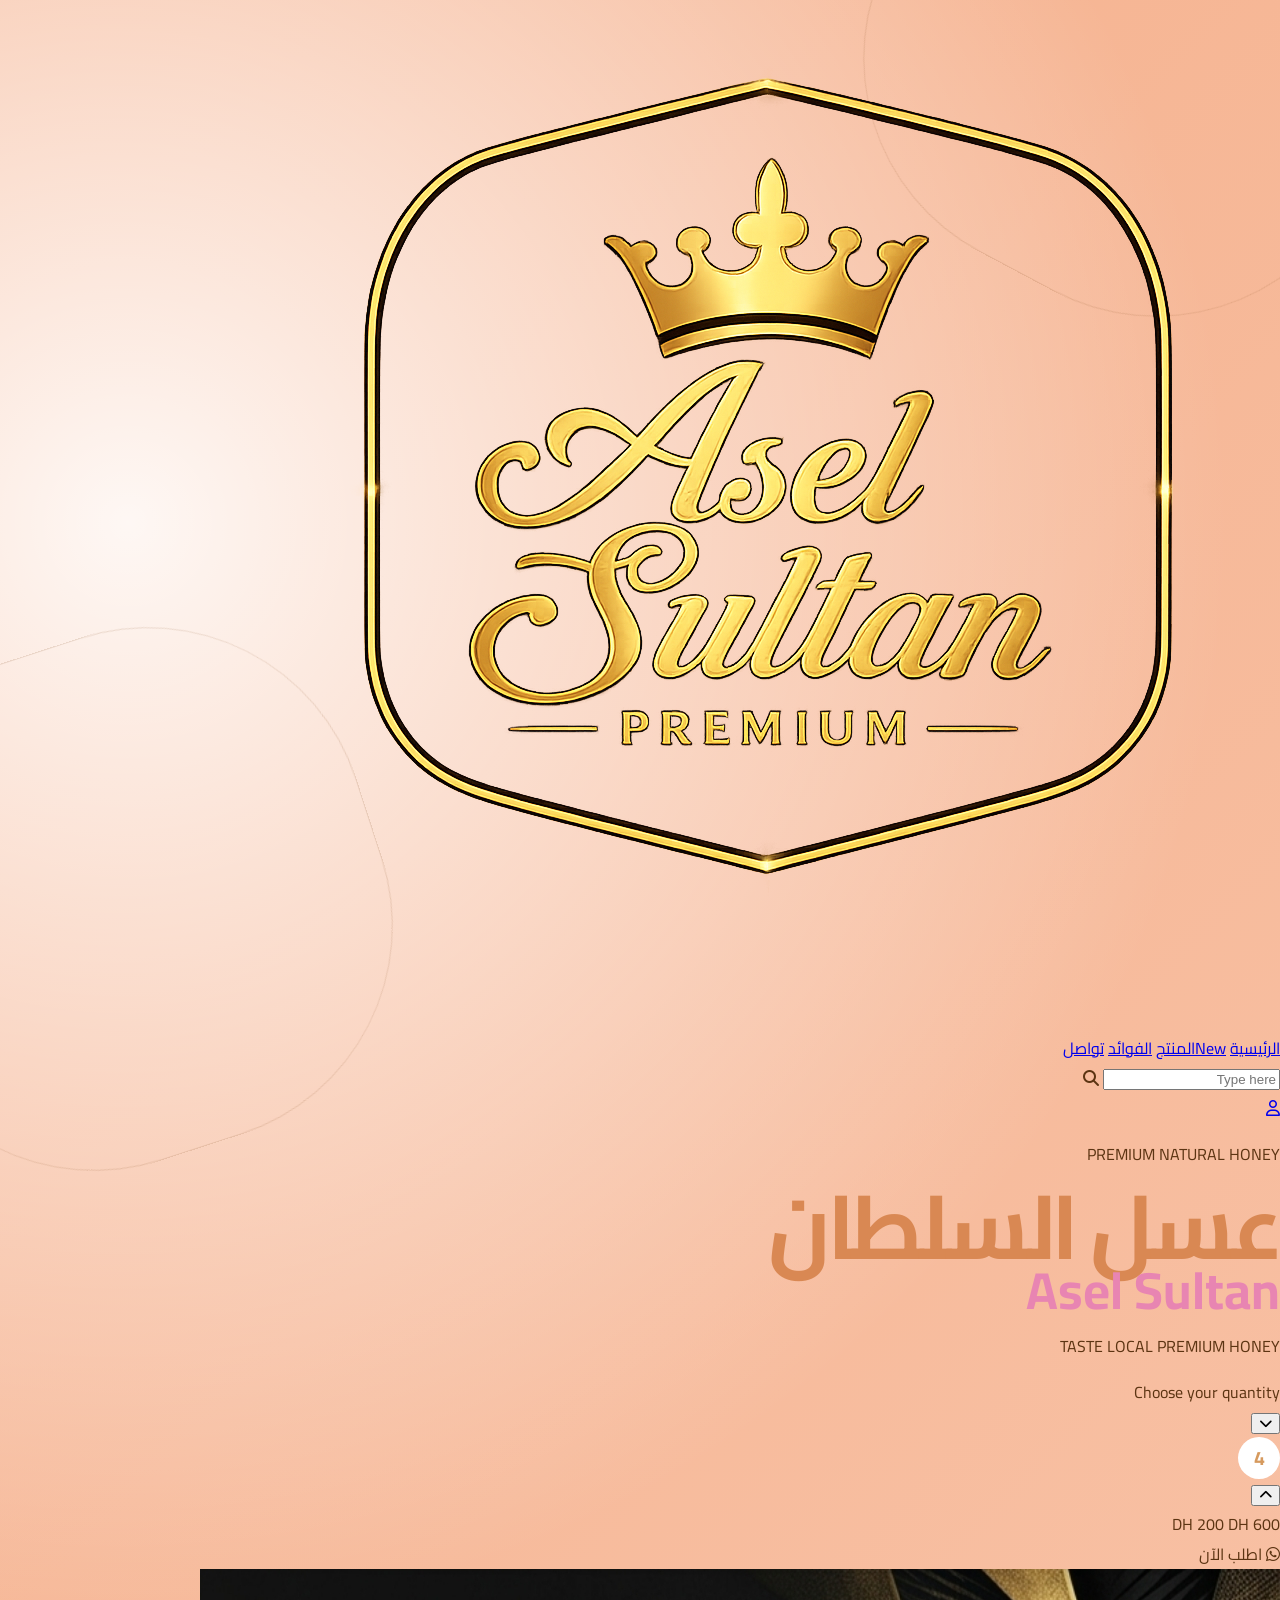
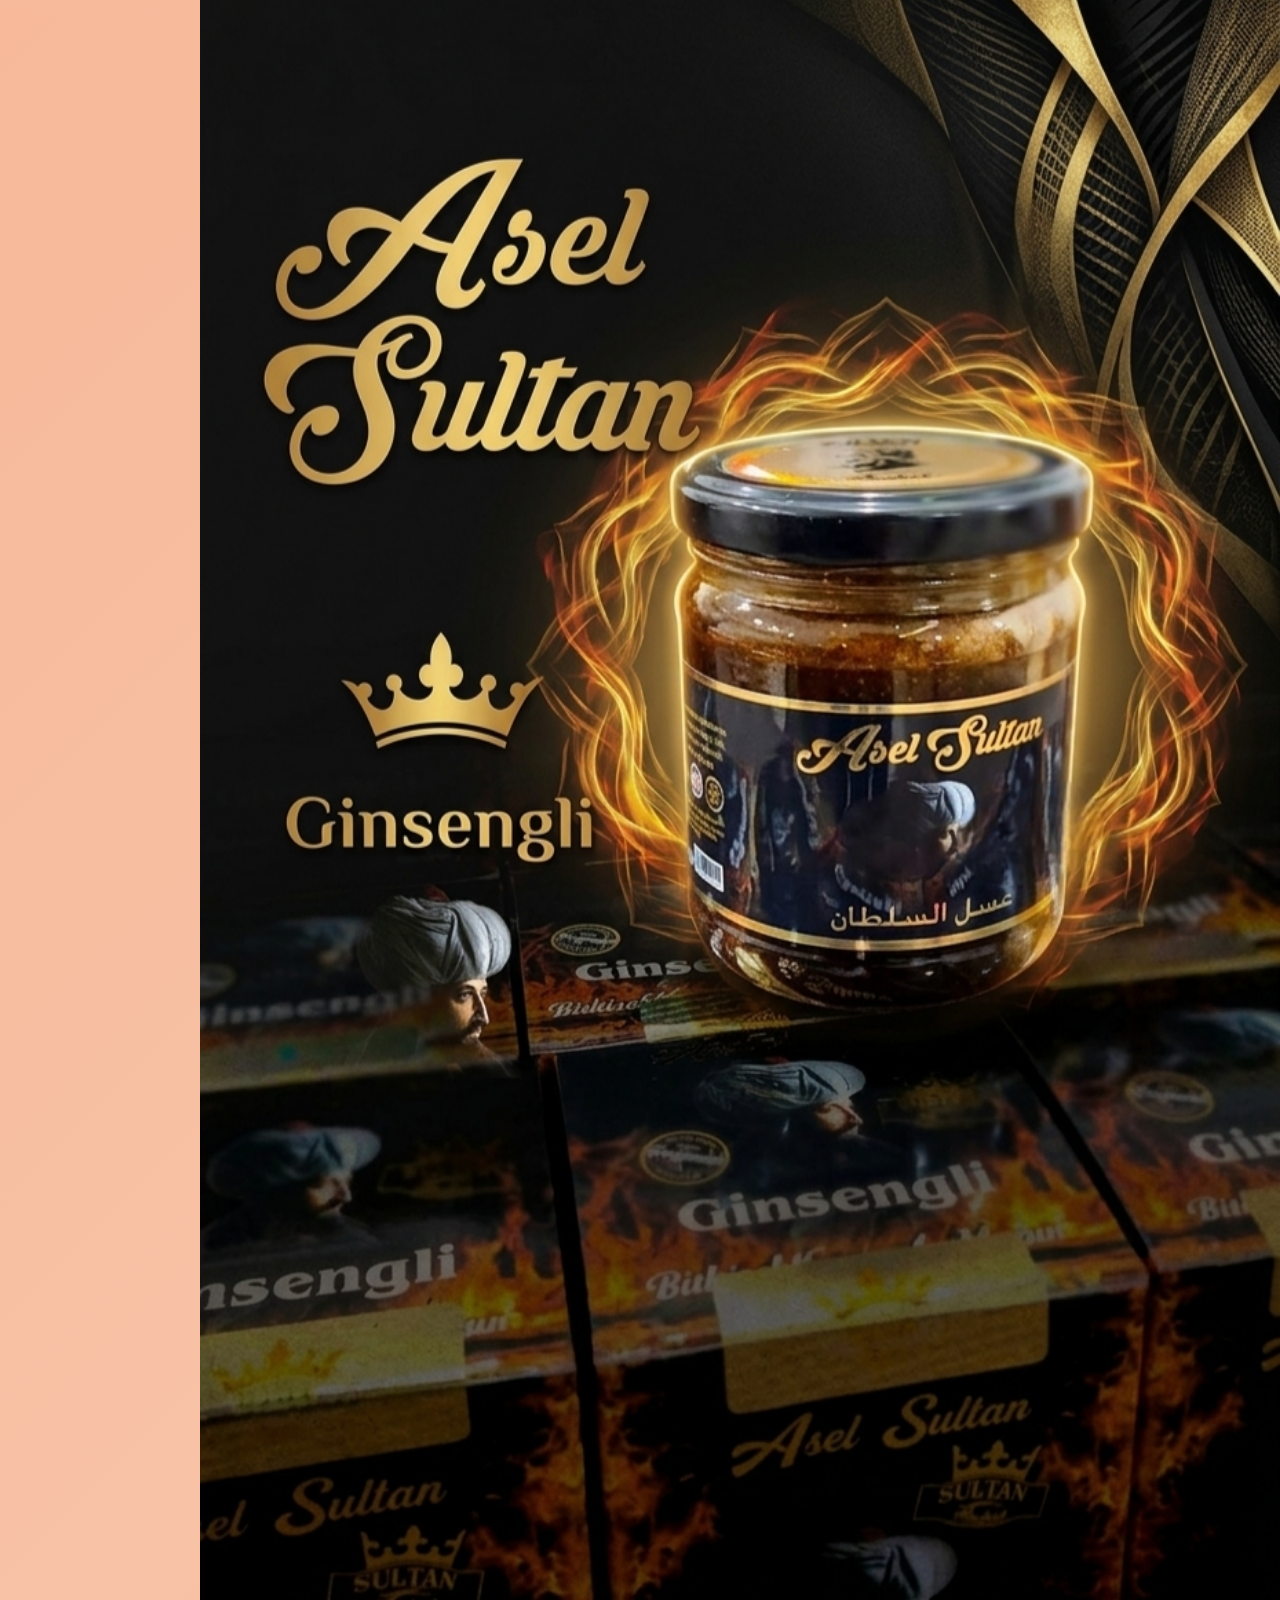
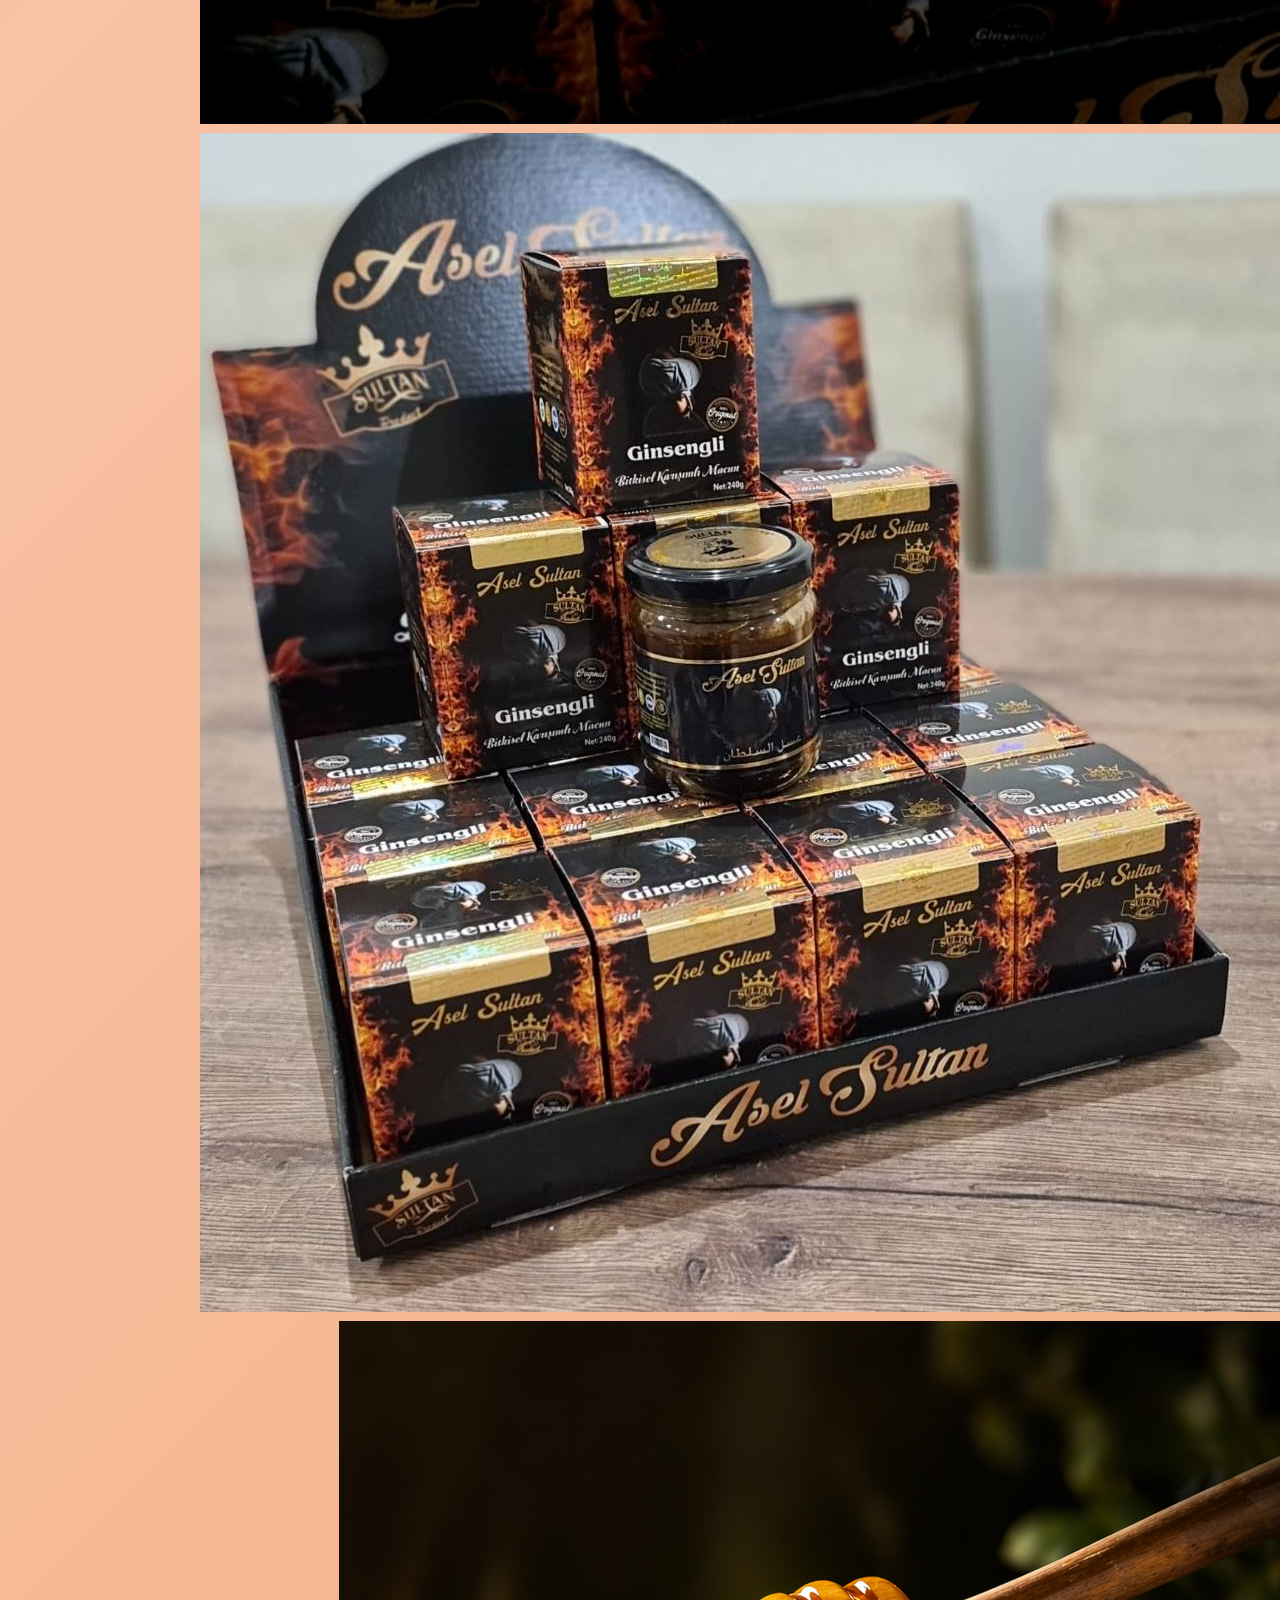
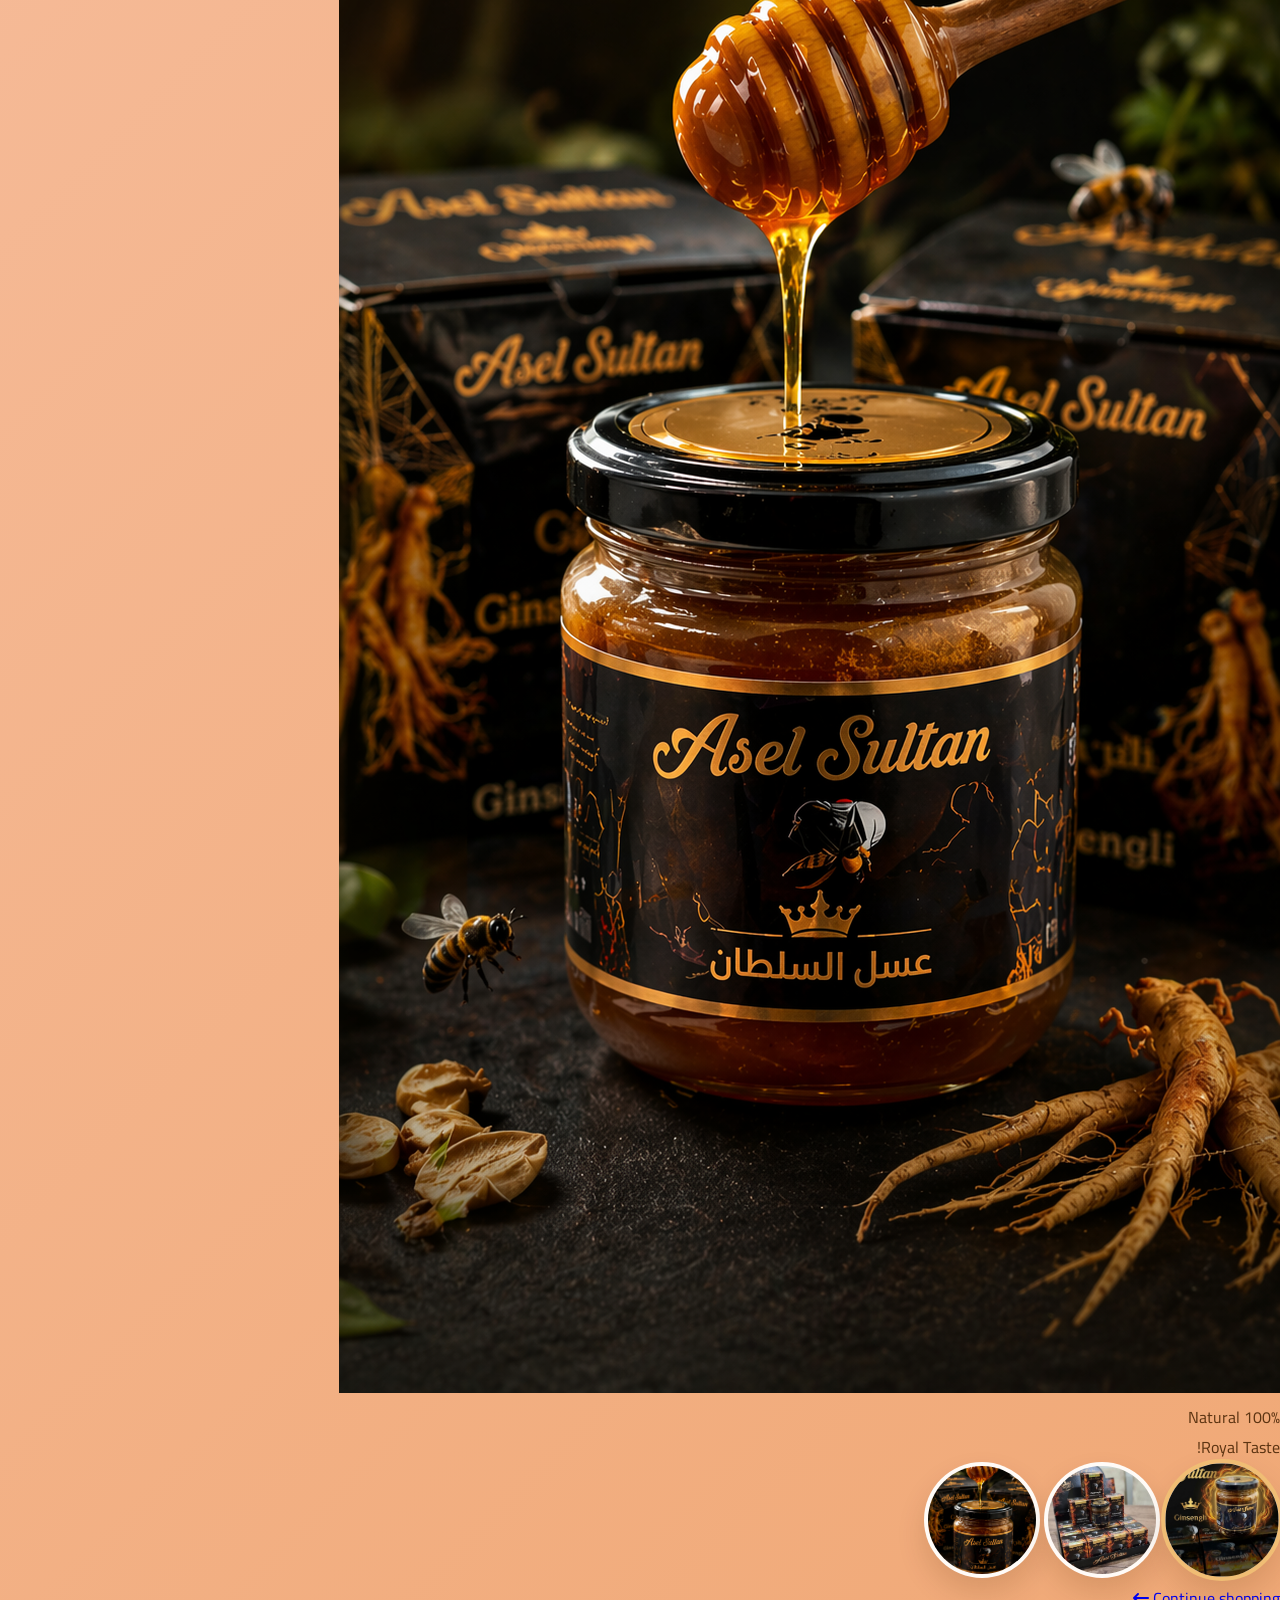
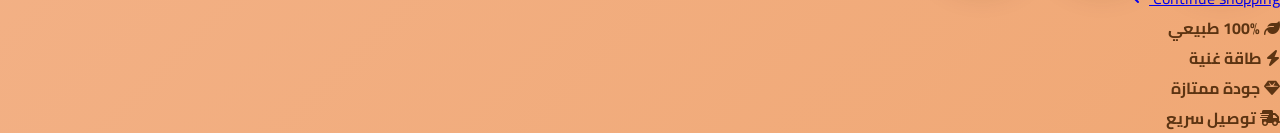
==== commit 210b7dc1: "Add files via upload" ====
--- a/index.html
+++ b/index.html
@@ -10,125 +10,124 @@
   <link href="https://fonts.googleapis.com/css2?family=Cairo:wght@400;600;700;800;900&family=Baloo+Bhaijaan+2:wght@700;800&display=swap" rel="stylesheet">
   <link rel="stylesheet" href="https://cdnjs.cloudflare.com/ajax/libs/font-awesome/6.5.1/css/all.min.css">
 
-  <link rel="stylesheet" href="style.css">
+  <link rel="stylesheet" href="style.css" />
 </head>
 <body>
-  <main class="page">
-    <section class="hero-card">
+  <main class="page-wrap">
+    <section class="shop-card">
 
-      <header class="navbar">
-        <a class="brand-icon" href="#" aria-label="Asel Sultan">
+      <header class="topbar">
+        <a href="#" class="home-logo" aria-label="Asel Sultan">
           <img src="logo.png" alt="Asel Sultan Logo">
         </a>
 
-        <nav class="nav-links" aria-label="القائمة">
-          <a href="#">الرئيسية</a>
-          <a href="#product" class="active">
-            <span>جديد</span>
-            المنتج
-          </a>
+        <nav class="menu" aria-label="Navigation">
+          <a href="#" class="active">الرئيسية</a>
+          <a href="#product"><span>New</span>المنتج</a>
           <a href="#about">الفوائد</a>
           <a href="#contact">تواصل</a>
         </nav>
 
-        <div class="nav-actions">
-          <div class="search-box">
-            <input type="text" placeholder="ابحث هنا" aria-label="بحث">
+        <div class="top-actions">
+          <div class="search">
+            <input type="text" placeholder="Type here" aria-label="Search">
             <i class="fa-solid fa-magnifying-glass"></i>
           </div>
-          <a class="user-btn" href="#contact" aria-label="تواصل">
-            <i class="fa-solid fa-user"></i>
+
+          <a class="profile" href="#contact" aria-label="Contact">
+            <i class="fa-regular fa-user"></i>
           </a>
         </div>
       </header>
 
-      <div class="hero-grid">
-        <section class="hero-content">
-          <div class="eyebrow">عسل طبيعي فاخر</div>
+      <div class="hero">
+        <section class="copy">
+          <p class="mini-title">PREMIUM NATURAL HONEY</p>
 
           <h1>
             عسل السلطان
-            <span>Premium Honey</span>
+            <span>Asel Sultan</span>
           </h1>
 
-          <p class="tagline">طاقة طبيعية • مذاق غني • جودة مضمونة</p>
+          <p class="wide-text">TASTE LOCAL PREMIUM HONEY</p>
 
-          <p class="description">
-            تجربة شراء ناعمة وفاخرة لعسل السلطان، بألوان دافئة تناسب العسل والمنتج الطبيعي.
-          </p>
+          <div class="qty-card" id="product">
+            <span>Choose your quantity</span>
 
-          <div class="quantity-card" id="product">
-            <span>اختر الكمية</span>
-            <div class="qty-controls">
-              <button type="button" class="circle-btn minus" aria-label="نقص الكمية">
+            <div class="qty-row">
+              <button class="qty-circle" id="minusBtn" type="button" aria-label="Minus">
                 <i class="fa-solid fa-chevron-down"></i>
               </button>
+
               <strong id="qtyValue">4</strong>
-              <button type="button" class="circle-btn plus" aria-label="زود الكمية">
+
+              <button class="qty-circle" id="plusBtn" type="button" aria-label="Plus">
                 <i class="fa-solid fa-chevron-up"></i>
               </button>
             </div>
           </div>
 
-          <div class="price-line">
-            <span class="old-price">DH 200</span>
-            <span class="new-price" id="totalPrice">DH 600</span>
+          <div class="price-row">
+            <span class="old">DH 200</span>
+            <span class="new" id="totalPrice">DH 600</span>
           </div>
 
-          <a class="buy-btn" id="whatsappBtn" target="_blank" rel="noopener noreferrer">
-            <span class="cart-circle"><i class="fa-brands fa-whatsapp"></i></span>
-            اطلب عبر واتساب
+          <a class="buy-button" id="whatsappBtn" target="_blank" rel="noopener noreferrer">
+            <span class="icon-round">
+              <i class="fa-brands fa-whatsapp"></i>
+            </span>
+            <span>اطلب الآن</span>
           </a>
         </section>
 
-        <section class="hero-visual" aria-label="صور المنتج">
-          <div class="circle-bg"></div>
+        <section class="visual">
+          <div class="main-circle"></div>
 
-          <div class="product-frame">
-            <img src="product1.jpg" class="slide active" alt="Asel Sultan product image 1">
-            <img src="product2.jpg" class="slide" alt="Asel Sultan product image 2">
-            <img src="product3.jpg" class="slide" alt="Asel Sultan product image 3">
+          <div class="product-box">
+            <img src="product1.jpg" alt="Asel Sultan honey" class="product-slide active">
+            <img src="product2.jpg" alt="Asel Sultan honey" class="product-slide">
+            <img src="product3.jpg" alt="Asel Sultan honey" class="product-slide">
           </div>
 
-          <div class="bubble bubble-top">100% طبيعي</div>
-          <div class="bubble bubble-bottom">مذاق سلطاني!</div>
+          <div class="float-label label-top">100% Natural</div>
+          <div class="float-label label-bottom">Royal Taste!</div>
 
-          <div class="side-thumbs">
-            <button class="thumb active" data-slide="0" type="button">
-              <img src="product1.jpg" alt="صورة المنتج الأولى">
+          <div class="thumbs">
+            <button class="thumb active" type="button" data-slide="0">
+              <img src="product1.jpg" alt="Product image 1">
             </button>
-            <button class="thumb" data-slide="1" type="button">
-              <img src="product2.jpg" alt="صورة المنتج الثانية">
+            <button class="thumb" type="button" data-slide="1">
+              <img src="product2.jpg" alt="Product image 2">
             </button>
-            <button class="thumb" data-slide="2" type="button">
-              <img src="product3.jpg" alt="صورة المنتج الثالثة">
+            <button class="thumb" type="button" data-slide="2">
+              <img src="product3.jpg" alt="Product image 3">
             </button>
           </div>
 
-          <a class="continue-link" href="#about">
-            تابع التسوق
+          <a class="continue" href="#about">
+            Continue shopping
             <i class="fa-solid fa-arrow-left-long"></i>
           </a>
         </section>
       </div>
 
-      <section class="features" id="about">
-        <article>
+      <section class="benefits" id="about">
+        <div>
           <i class="fa-solid fa-leaf"></i>
           <strong>100% طبيعي</strong>
-        </article>
-        <article>
+        </div>
+        <div>
           <i class="fa-solid fa-bolt"></i>
-          <strong>طاقة يومية</strong>
-        </article>
-        <article>
-          <i class="fa-solid fa-shield-heart"></i>
-          <strong>جودة مضمونة</strong>
-        </article>
-        <article>
+          <strong>طاقة غنية</strong>
+        </div>
+        <div>
+          <i class="fa-solid fa-gem"></i>
+          <strong>جودة ممتازة</strong>
+        </div>
+        <div>
           <i class="fa-solid fa-truck-fast"></i>
           <strong>توصيل سريع</strong>
-        </article>
+        </div>
       </section>
 
     </section>
--- a/style.css
+++ b/style.css
@@ -1,779 +1,609 @@
-:root {
-  --bg: #040200;
-  --bg-soft: #0c0702;
-  --panel: rgba(16, 10, 4, 0.92);
-  --panel-2: rgba(24, 15, 6, 0.9);
-  --gold: #f1c45c;
-  --gold-2: #d69c26;
-  --gold-3: #9a6413;
-  --gold-soft: rgba(241, 196, 92, 0.12);
-  --line: rgba(241, 196, 92, 0.26);
-  --text: #f8f2e8;
-  --muted: #d6c1a2;
-  --green: #15a83f;
-  --green-2: #0e8f33;
-  --shadow: 0 28px 80px rgba(0, 0, 0, 0.45);
-  --radius-xl: 36px;
-  --radius-lg: 28px;
-  --radius-md: 22px;
-}
-
-* {
-  box-sizing: border-box;
-}
-
-html,
-body {
-  margin: 0;
-  min-height: 100%;
+:root{
+  --cream:#fff8ef;
+  --cream-2:#f7eadb;
+  --peach:#f3b489;
+  --amber:#d79b42;
+  --honey:#c78322;
+  --gold:#f1c45c;
+  --brown:#5c3412;
+  --dark:#1c1008;
+  --muted:#b88d62;
+  --green:#18b94f;
+  --green-dark:#0d9338;
+  --shadow:0 28px 70px rgba(83,42,10,.18);
+}
+
+*{
+  box-sizing:border-box;
+}
+
+html{
+  scroll-behavior:smooth;
+}
+
+body{
+  margin:0;
+  min-height:100vh;
+  font-family:"Cairo",sans-serif;
+  color:var(--brown);
   background:
-    radial-gradient(circle at 18% 14%, rgba(243, 166, 47, 0.1), transparent 20%),
-    radial-gradient(circle at 84% 50%, rgba(243, 166, 47, 0.08), transparent 18%),
-    linear-gradient(180deg, #030200 0%, #080502 48%, #040200 100%);
-  color: var(--text);
-  font-family: "Cairo", sans-serif;
-}
-
-body {
-  padding: 28px;
-  overflow-x: hidden;
-}
-
-img {
-  max-width: 100%;
-  display: block;
-}
-
-button,
-a {
-  -webkit-tap-highlight-color: transparent;
-}
-
-.page-shell {
-  position: relative;
-  max-width: 1840px;
-  margin: 0 auto;
-  overflow: hidden;
-  border-radius: var(--radius-xl);
-  border: 1px solid rgba(241, 196, 92, 0.35);
+    radial-gradient(circle at 10% 8%, rgba(255,255,255,.9), transparent 18%),
+    linear-gradient(135deg,#f5b08c 0%,#f8c2a6 42%,#f0a875 100%);
+  overflow-x:hidden;
+}
+
+body::before,
+body::after{
+  content:"";
+  position:fixed;
+  inset:auto;
+  width:520px;
+  height:520px;
+  border:1px solid rgba(118,63,20,.14);
+  border-radius:42%;
+  pointer-events:none;
+  z-index:-1;
+}
+
+body::before{
+  top:-220px;
+  right:-120px;
+  transform:rotate(28deg);
+}
+
+body::after{
+  bottom:-260px;
+  left:-140px;
+  transform:rotate(-18deg);
+}
+
+.page{
+  min-height:100vh;
+  display:grid;
+  place-items:center;
+  padding:26px;
+}
+
+.hero-card{
+  width:min(1740px,100%);
+  min-height:920px;
   background:
-    linear-gradient(180deg, rgba(14, 9, 3, 0.88), rgba(7, 4, 1, 0.95)),
-    url("background.jpg") center/cover no-repeat;
-  box-shadow: 0 0 0 1px rgba(241, 196, 92, 0.05) inset, var(--shadow);
-}
-
-.page-shell::before,
-.page-shell::after {
-  content: "";
-  position: absolute;
-  border-radius: 999px;
-  pointer-events: none;
-  filter: blur(40px);
-  z-index: 0;
-}
-
-.page-shell::before {
-  top: -80px;
-  left: -40px;
-  width: 360px;
-  height: 240px;
-  background: rgba(244, 176, 53, 0.14);
-}
-
-.page-shell::after {
-  right: -80px;
-  bottom: -140px;
-  width: 420px;
-  height: 280px;
-  background: rgba(244, 176, 53, 0.08);
-}
-
-.hero {
-  position: relative;
-  z-index: 1;
-  display: grid;
-  grid-template-columns: minmax(420px, 0.92fr) minmax(620px, 1.18fr);
-  min-height: 980px;
-}
-
-.visual-panel,
-.content-panel {
-  position: relative;
-  min-width: 0;
-}
-
-.visual-panel {
-  padding: 44px 28px 24px;
-  border-left: 1px solid var(--line);
+    radial-gradient(circle at 65% 46%, rgba(247,185,136,.36), transparent 27%),
+    linear-gradient(180deg,rgba(255,255,255,.96),rgba(255,252,248,.96));
+  border-radius:24px;
+  box-shadow:var(--shadow);
+  overflow:hidden;
+  padding:34px 48px 28px;
+  position:relative;
+}
+
+.navbar{
+  display:grid;
+  grid-template-columns:auto 1fr auto;
+  align-items:center;
+  gap:28px;
+  min-height:78px;
+}
+
+.brand-icon{
+  width:86px;
+  height:86px;
+  display:grid;
+  place-items:center;
+  border-radius:26px;
+  background:rgba(255,255,255,.52);
+  text-decoration:none;
+}
+
+.brand-icon img{
+  width:78px;
+  height:78px;
+  object-fit:contain;
+}
+
+.nav-links{
+  display:flex;
+  justify-content:center;
+  align-items:center;
+  gap:42px;
+}
+
+.nav-links a{
+  position:relative;
+  color:#b58355;
+  text-decoration:none;
+  font-weight:800;
+  font-size:1.05rem;
+}
+
+.nav-links a.active{
+  color:var(--honey);
+}
+
+.nav-links a span{
+  position:absolute;
+  top:-25px;
+  right:50%;
+  transform:translateX(50%);
+  background:#ffb08d;
+  color:#fff;
+  font-size:.68rem;
+  padding:3px 10px;
+  border-radius:999px;
+}
+
+.nav-actions{
+  display:flex;
+  align-items:center;
+  gap:18px;
+}
+
+.search-box{
+  width:330px;
+  max-width:32vw;
+  height:44px;
+  display:flex;
+  align-items:center;
+  gap:12px;
+  padding:0 18px;
+  border-radius:999px;
+  background:#f8eee5;
+  color:#d19a54;
+}
+
+.search-box input{
+  flex:1;
+  border:0;
+  outline:0;
+  background:transparent;
+  font-family:inherit;
+  color:var(--brown);
+  direction:rtl;
+}
+
+.search-box input::placeholder{
+  color:#c69a72;
+}
+
+.user-btn{
+  width:52px;
+  height:52px;
+  display:grid;
+  place-items:center;
+  border-radius:50%;
+  color:#fff;
+  background:linear-gradient(180deg,#ffb58e,#efa26f);
+  text-decoration:none;
+  box-shadow:0 14px 24px rgba(239,142,92,.22);
+}
+
+.hero-grid{
+  display:grid;
+  grid-template-columns:minmax(430px,.9fr) minmax(560px,1.1fr);
+  align-items:center;
+  gap:48px;
+  min-height:680px;
+  padding:20px 0 0;
+}
+
+.hero-content{
+  position:relative;
+  z-index:3;
+  padding-inline-start:36px;
+}
+
+.eyebrow{
+  display:inline-flex;
+  color:var(--amber);
+  font-weight:900;
+  letter-spacing:.24em;
+  margin-bottom:14px;
+}
+
+h1{
+  margin:0;
+  color:#d98853;
+  font-family:"Baloo Bhaijaan 2","Cairo",sans-serif;
+  font-size:clamp(4rem,7vw,8.8rem);
+  line-height:.92;
+  letter-spacing:-.05em;
+}
+
+h1 span{
+  display:block;
+  color:#e885b2;
+  font-size:.58em;
+  letter-spacing:0;
+}
+
+.tagline{
+  margin:28px 0 14px;
+  color:#c6a55f;
+  font-size:clamp(1.2rem,1.6vw,2.1rem);
+  letter-spacing:.42em;
+  font-weight:700;
+}
+
+.description{
+  max-width:560px;
+  color:#b98d66;
+  font-size:1.14rem;
+  line-height:1.9;
+  margin:0 0 24px;
+  font-weight:700;
+}
+
+.quantity-card{
+  width:310px;
+  padding:18px 22px;
+  border-radius:18px;
+  background:#fbf0e7;
+  color:#c58d57;
+  box-shadow:0 12px 28px rgba(112,63,23,.08);
+}
+
+.quantity-card span{
+  display:block;
+  font-weight:800;
+  margin-bottom:8px;
+}
+
+.qty-controls{
+  display:flex;
+  align-items:center;
+  gap:14px;
+  direction:ltr;
+}
+
+.circle-btn{
+  width:34px;
+  height:34px;
+  border:0;
+  border-radius:50%;
+  display:grid;
+  place-items:center;
+  color:#fff;
+  background:#f3b083;
+  cursor:pointer;
+  transition:.2s ease;
+}
+
+.circle-btn:hover{
+  transform:translateY(-2px);
+  background:#db9656;
+}
+
+#qtyValue{
+  width:42px;
+  height:42px;
+  display:grid;
+  place-items:center;
+  border-radius:50%;
+  background:#fff;
+  color:#d69a5e;
+  font-size:1.22rem;
+}
+
+.price-line{
+  display:flex;
+  align-items:center;
+  gap:18px;
+  margin:22px 0;
+  font-weight:900;
+}
+
+.old-price{
+  color:#ba9d81;
+  text-decoration:line-through;
+  text-decoration-color:#e35b4e;
+  font-size:1.35rem;
+}
+
+.new-price{
+  color:var(--honey);
+  font-size:2.1rem;
+}
+
+.buy-btn{
+  width:max-content;
+  min-width:330px;
+  height:96px;
+  display:inline-flex;
+  align-items:center;
+  justify-content:center;
+  gap:22px;
+  border-radius:999px;
+  color:#fff;
+  background:linear-gradient(180deg,var(--green),var(--green-dark));
+  box-shadow:0 24px 45px rgba(24,185,79,.24);
+  text-decoration:none;
+  font-size:1.5rem;
+  font-weight:900;
+  transition:.2s ease;
+}
+
+.buy-btn:hover{
+  transform:translateY(-3px);
+  box-shadow:0 30px 55px rgba(24,185,79,.28);
+}
+
+.cart-circle{
+  width:64px;
+  height:64px;
+  display:grid;
+  place-items:center;
+  border-radius:50%;
+  background:#fff;
+  color:var(--green);
+  font-size:2rem;
+  box-shadow:0 10px 18px rgba(12,96,36,.15);
+}
+
+.hero-visual{
+  min-height:650px;
+  position:relative;
+  display:grid;
+  place-items:center;
+}
+
+.circle-bg{
+  position:absolute;
+  width:min(620px,80%);
+  aspect-ratio:1;
+  border-radius:50%;
   background:
-    linear-gradient(180deg, rgba(12, 7, 2, 0.5), rgba(7, 4, 1, 0.8)),
-    radial-gradient(circle at 35% 34%, rgba(241, 196, 92, 0.08), transparent 22%);
-  display: flex;
-  flex-direction: column;
-  gap: 18px;
-}
-
-.content-panel {
-  padding: 42px 34px 24px;
-  background:
-    radial-gradient(circle at 22% 10%, rgba(241, 196, 92, 0.08), transparent 16%),
-    linear-gradient(180deg, rgba(12, 7, 2, 0.55), rgba(9, 5, 2, 0.78));
-}
-
-.glass-card {
-  background: rgba(20, 12, 4, 0.7);
-  border: 1px solid rgba(241, 196, 92, 0.15);
-  box-shadow: inset 0 0 0 1px rgba(255, 255, 255, 0.02);
-  backdrop-filter: blur(8px);
-}
-
-.mini-card {
-  width: min(330px, 100%);
-  padding: 20px 22px;
-  border-radius: 28px;
-}
-
-.mini-card .topline {
-  display: inline-flex;
-  align-items: center;
-  gap: 10px;
-  margin-bottom: 8px;
-  color: var(--gold);
-  font-size: 1rem;
-  font-weight: 900;
-}
-
-.mini-card p {
-  margin: 0;
-  color: #efe2cf;
-  font-size: 1.08rem;
-  line-height: 1.7;
-}
-
-.product-stage {
-  position: relative;
-  flex: 1;
-  display: flex;
-  align-items: end;
-  justify-content: center;
-  min-height: 720px;
-  overflow: hidden;
-}
-
-.product-glow {
-  position: absolute;
-  inset: auto 12% 18% 12%;
-  height: 180px;
-  border-radius: 50%;
-  background: radial-gradient(circle, rgba(240, 170, 44, 0.26), rgba(240, 170, 44, 0));
-  filter: blur(24px);
-}
-
-.product-visual {
-  position: relative;
-  width: 100%;
-  height: 100%;
-  padding-bottom: 60px;
-}
-
-.product-visual .slide {
-  position: absolute;
-  inset: 0;
-  margin: auto;
-  width: 100%;
-  height: 100%;
-  object-fit: contain;
-  object-position: center bottom;
-  opacity: 0;
-  filter: drop-shadow(0 34px 55px rgba(0, 0, 0, 0.56));
-  transition: opacity 0.8s ease, transform 0.8s ease;
-  transform: scale(1.03);
-  pointer-events: none;
-}
-
-.product-visual .slide.active {
-  opacity: 1;
-  transform: scale(1);
-}
-
-.slider-dots {
-  position: absolute;
-  right: 50%;
-  bottom: 16px;
-  transform: translateX(50%);
-  display: flex;
-  gap: 10px;
-  padding: 10px 16px;
-  border-radius: 999px;
-  background: rgba(15, 9, 3, 0.72);
-  border: 1px solid rgba(241, 196, 92, 0.12);
-  backdrop-filter: blur(10px);
-  box-shadow: 0 14px 24px rgba(0, 0, 0, 0.2);
-}
-
-.slider-dot {
-  width: 12px;
-  height: 12px;
-  border: 0;
-  border-radius: 50%;
-  background: rgba(255, 233, 194, 0.28);
-  cursor: pointer;
-  transition: transform 0.25s ease, background 0.25s ease, box-shadow 0.25s ease;
-}
-
-.slider-dot.active {
-  transform: scale(1.18);
-  background: radial-gradient(circle at 30% 30%, #fff6dd 0%, #f1c45c 58%, #be7f1f 100%);
-  box-shadow: 0 0 0 4px rgba(241, 196, 92, 0.12), 0 0 16px rgba(241, 196, 92, 0.4);
-}
-
-.left-features {
-  display: grid;
-  grid-template-columns: repeat(4, minmax(0, 1fr));
-  border-radius: 28px;
-  overflow: hidden;
-}
-
-.left-feature {
-  padding: 18px 12px;
-  text-align: center;
-  border-left: 1px solid rgba(241, 196, 92, 0.12);
-}
-
-.left-feature:last-child {
-  border-left: 0;
-}
-
-.left-feature .icon {
-  margin-bottom: 8px;
-  color: var(--gold);
-  font-size: 1.4rem;
-}
-
-.left-feature .label {
-  color: #efe2cf;
-  font-size: 0.98rem;
-  font-weight: 800;
-}
-
-.brand-row {
-  display: grid;
-  grid-template-columns: 1fr auto;
-  gap: 20px;
-  align-items: start;
-  margin-bottom: 8px;
-}
-
-.offer-badge {
-  display: inline-flex;
-  align-items: center;
-  gap: 12px;
-  padding: 12px 26px;
-  border-radius: 999px;
-  color: var(--gold);
-  font-size: 1.16rem;
-  font-weight: 900;
-  background: linear-gradient(90deg, rgba(241, 196, 92, 0.16), rgba(95, 57, 8, 0.32));
-  border: 1px solid rgba(241, 196, 92, 0.18);
-  box-shadow: inset 0 0 0 1px rgba(255,255,255,0.03);
-}
-
-.badge-fire {
-  font-size: 1.2em;
-}
-
-.brand-subtitle {
-  margin-top: 16px;
-  display: flex;
-  align-items: center;
-  gap: 18px;
-  color: #dbc3a0;
-  font-size: 1.04rem;
-  font-weight: 700;
-  flex-wrap: wrap;
-}
-
-.brand-subtitle .line {
-  width: 70px;
-  height: 2px;
-  border-radius: 999px;
-  background: rgba(241, 196, 92, 0.55);
-}
-
-.brand-subtitle .latin {
-  display: block;
-  margin-top: 2px;
-  font-size: 0.94rem;
-  color: #f7f0e4;
-  font-weight: 800;
-}
-
-.logo-card {
-  width: 300px;
-  max-width: 100%;
-  aspect-ratio: 0.92;
-  padding: 14px;
-  border-radius: 34px;
-  background: linear-gradient(180deg, rgba(15, 9, 3, 0.98), rgba(8, 4, 1, 0.96));
-  border: 1px solid rgba(241, 196, 92, 0.18);
-  box-shadow: inset 0 0 0 1px rgba(255,255,255,0.02), 0 18px 35px rgba(0,0,0,0.28);
-}
-
-.logo-shield {
-  position: relative;
-  width: 100%;
-  height: 100%;
-  display: grid;
-  place-items: center;
-  clip-path: polygon(50% 0%, 93% 10%, 100% 42%, 100% 82%, 50% 100%, 0 82%, 0 42%, 7% 10%);
-  border: 3px solid rgba(241, 196, 92, 0.85);
-  border-radius: 24px;
-  background: radial-gradient(circle at 50% 10%, rgba(241, 196, 92, 0.12), transparent 30%), #0a0602;
-  overflow: hidden;
-}
-
-.logo-shield::before {
-  content: "";
-  position: absolute;
-  top: -3px;
-  left: 50%;
-  transform: translateX(-50%);
-  width: 64%;
-  height: 16px;
-  background: radial-gradient(circle, rgba(255, 226, 169, 0.95), rgba(255, 226, 169, 0));
-  filter: blur(2px);
-}
-
-.logo-shield img {
-  width: 76%;
-  height: 76%;
-  object-fit: contain;
-  filter: drop-shadow(0 12px 18px rgba(0,0,0,0.35));
-}
-
-h1 {
-  margin: 26px 0 12px;
-  font-size: clamp(3.2rem, 5vw, 6rem);
-  line-height: 1.02;
-  letter-spacing: -0.04em;
-  font-weight: 900;
-}
-
-.description {
-  margin: 0 0 28px;
-  max-width: 880px;
-  color: #efe2cf;
-  font-size: clamp(1.18rem, 1.45vw, 1.9rem);
-  line-height: 1.9;
-}
-
-.description .accent {
-  color: var(--gold);
-  font-weight: 900;
-}
-
-.chips {
-  display: flex;
-  flex-wrap: wrap;
-  gap: 14px;
-  margin-bottom: 34px;
-}
-
-.chip {
-  display: inline-flex;
-  align-items: center;
-  gap: 12px;
-  padding: 15px 24px;
-  border-radius: 999px;
-  border: 1px solid rgba(241, 196, 92, 0.18);
-  background: rgba(18, 11, 4, 0.82);
-  color: #f7efe2;
-  font-size: 1.16rem;
-  font-weight: 800;
-  box-shadow: inset 0 0 0 1px rgba(255,255,255,0.02);
-}
-
-.chip .icon {
-  color: var(--gold);
-  font-size: 1.38rem;
-}
-
-.order-box {
-  border-radius: 34px;
-  overflow: hidden;
-  border: 1px solid rgba(241, 196, 92, 0.18);
-  background: linear-gradient(180deg, rgba(15, 9, 3, 0.96), rgba(8, 5, 2, 0.98));
-  box-shadow: inset 0 0 0 1px rgba(255,255,255,0.02);
-}
-
-.pricing-row {
-  display: grid;
-  grid-template-columns: repeat(2, 1fr);
-  border-bottom: 1px solid rgba(241, 196, 92, 0.1);
-}
-
-.price-card {
-  position: relative;
-  text-align: center;
-  padding: 30px 22px 28px;
-}
-
-.price-card + .price-card::before {
-  content: "";
-  position: absolute;
-  top: 24px;
-  bottom: 24px;
-  right: 0;
-  width: 1px;
-  background: rgba(241, 196, 92, 0.15);
-}
-
-.price-label {
-  margin-bottom: 10px;
-  color: #f5ebde;
-  font-size: 1rem;
-  font-weight: 700;
-}
-
-.price-value {
-  font-size: clamp(2.4rem, 3vw, 4rem);
-  font-weight: 900;
-  letter-spacing: -0.03em;
-}
-
-.current-price .price-value {
-  color: var(--gold);
-}
-
-.old-price .price-value {
-  color: #f5f0e8;
-  text-decoration: line-through;
-  text-decoration-thickness: 5px;
-  text-decoration-color: #ff2c2c;
-}
-
-.order-grid {
-  display: grid;
-  grid-template-columns: 1.22fr 0.92fr;
-  gap: 18px;
-  padding: 18px;
-}
-
-.qty-box,
-.total-box {
-  border-radius: 24px;
-  border: 1px solid rgba(241, 196, 92, 0.12);
-  background: rgba(18, 11, 4, 0.88);
-  padding: 18px;
-}
-
-.field-title,
-.total-label {
-  color: #f5ebde;
-  font-size: 1.08rem;
-  font-weight: 800;
-  text-align: center;
-}
-
-.field-title {
-  margin-bottom: 12px;
-}
-
-.qty-options {
-  display: grid;
-  grid-template-columns: repeat(4, 1fr);
-  gap: 12px;
-}
-
-.qty-btn {
-  appearance: none;
-  border: 1px solid rgba(241, 196, 92, 0.12);
-  background: rgba(34, 24, 13, 0.9);
-  color: #fff7ed;
-  min-height: 82px;
-  border-radius: 18px;
-  font-family: inherit;
-  font-size: 1.22rem;
-  font-weight: 900;
-  cursor: pointer;
-  transition: transform 0.2s ease, border-color 0.2s ease, background 0.2s ease;
-}
-
-.qty-btn:hover,
-.qty-btn:focus-visible {
-  outline: none;
-  transform: translateY(-2px);
-  border-color: rgba(241, 196, 92, 0.28);
-}
-
-.qty-btn.active {
-  color: #2d1804;
-  background: linear-gradient(180deg, #f4c95f 0%, #dfa729 100%);
-  box-shadow: 0 12px 24px rgba(241, 196, 92, 0.18);
-}
-
-.total-box {
-  display: grid;
-  place-items: center;
-  text-align: center;
-}
-
-.total-value {
-  margin-top: 10px;
-  color: var(--gold);
-  font-size: clamp(2rem, 2.8vw, 3.4rem);
-  font-weight: 900;
-  letter-spacing: -0.03em;
-}
-
-.action-row {
-  display: grid;
-  grid-template-columns: 1fr 1fr;
-  gap: 18px;
-  padding: 0 18px 18px;
-}
-
-.action-btn {
-  min-height: 110px;
-  border: 0;
-  border-radius: 24px;
-  display: flex;
-  align-items: center;
-  justify-content: center;
-  gap: 14px;
-  padding: 16px 20px;
-  font-family: inherit;
-  font-size: 1.42rem;
-  font-weight: 900;
-  text-decoration: none;
-  cursor: pointer;
-  transition: transform 0.2s ease, opacity 0.2s ease, filter 0.2s ease;
-}
-
-.action-btn:hover {
-  transform: translateY(-2px);
-  filter: brightness(1.02);
-}
-
-.confirm-btn {
-  background: linear-gradient(180deg, #efc256, #d9a235);
-  color: #2a1503;
-  box-shadow: 0 18px 40px rgba(185, 127, 18, 0.24);
-}
-
-.whatsapp-btn {
-  flex-direction: column;
-  gap: 4px;
-  text-align: center;
-  color: #fff;
-  background: linear-gradient(180deg, var(--green), var(--green-2));
-  box-shadow: 0 18px 40px rgba(17, 165, 58, 0.22);
-}
-
-.whatsapp-btn .main {
-  display: flex;
-  align-items: center;
-  gap: 12px;
-  font-size: 1.24rem;
-}
-
-.whatsapp-btn .sub {
-  font-size: 0.95rem;
-  font-weight: 700;
-  opacity: 0.92;
-}
-
-.whatsapp-icon {
-  width: 34px;
-  height: 34px;
-}
-
-.bag-icon {
-  font-size: 1.5rem;
-}
-
-.bottom-features {
-  display: grid;
-  grid-template-columns: repeat(3, 1fr);
-  gap: 16px;
-  padding: 8px 18px 18px;
-}
-
-.bottom-item {
-  display: flex;
-  align-items: center;
-  gap: 14px;
-  padding: 18px;
-  border-radius: 24px;
-  border: 1px solid rgba(241, 196, 92, 0.1);
-  background: rgba(18, 11, 4, 0.84);
-}
-
-.icon-wrap {
-  width: 58px;
-  height: 58px;
-  flex: 0 0 58px;
-  border-radius: 50%;
-  display: grid;
-  place-items: center;
-  background: rgba(241, 196, 92, 0.1);
-  border: 1px solid rgba(241, 196, 92, 0.12);
-  color: var(--gold);
-  font-size: 1.5rem;
-}
-
-.bottom-item .text strong {
-  display: block;
-  margin-bottom: 2px;
-  color: #f4e8d7;
-  font-size: 1.12rem;
-}
-
-.bottom-item .text span {
-  color: #ccb99d;
-  font-size: 0.96rem;
-  font-weight: 700;
-}
-
-.sr-only {
-  position: absolute;
-  width: 1px;
-  height: 1px;
-  overflow: hidden;
-  padding: 0;
-  margin: -1px;
-  white-space: nowrap;
-  clip: rect(0, 0, 0, 0);
-  border: 0;
-}
-
-@media (max-width: 1440px) {
-  .hero {
-    grid-template-columns: 0.88fr 1.12fr;
-  }
-
-  .product-stage {
-    min-height: 640px;
-  }
-
-  .logo-card {
-    width: 250px;
-  }
-}
-
-@media (max-width: 1180px) {
-  body {
-    padding: 18px;
-  }
-
-  .hero {
-    grid-template-columns: 1fr;
-  }
-
-  .visual-panel {
-    border-left: 0;
-    border-bottom: 1px solid var(--line);
-  }
-
-  .brand-row {
-    grid-template-columns: 1fr;
-  }
-
-  .logo-card {
-    margin-inline-start: auto;
-    width: min(290px, 100%);
-  }
-
-  .product-stage {
-    min-height: 560px;
-  }
-}
-
-@media (max-width: 820px) {
-  body {
-    padding: 12px;
-  }
-
-  .page-shell {
-    border-radius: 24px;
-  }
-
-  .visual-panel,
-  .content-panel {
-    padding: 18px 14px 16px;
-  }
-
-  h1 {
-    margin-top: 20px;
-    font-size: clamp(2.4rem, 11vw, 4rem);
-  }
-
-  .description {
-    font-size: 1.06rem;
-    line-height: 1.85;
-  }
-
-  .chips,
-  .pricing-row,
-  .order-grid,
-  .action-row,
-  .bottom-features,
-  .left-features {
-    grid-template-columns: 1fr;
-  }
-
-  .chips {
-    display: grid;
-  }
-
-  .chip {
-    justify-content: center;
-    width: 100%;
-    font-size: 1rem;
-  }
-
-  .price-card + .price-card::before,
-  .left-feature {
-    border-left: 0;
-  }
-
-  .qty-options {
-    grid-template-columns: repeat(2, 1fr);
-  }
-
-  .product-stage {
-    min-height: 440px;
-  }
-
-  .product-visual {
-    padding-bottom: 54px;
-  }
-
-  .logo-card {
-    width: 210px;
-  }
-
-  .action-btn {
-    min-height: 92px;
-    font-size: 1.16rem;
-  }
-
-  .bottom-item {
-    padding: 16px;
-  }
-}
-
-
-/* WhatsApp logo inside the green button */
-.whatsapp-btn .main {
-  display: flex;
-  align-items: center;
-  justify-content: center;
-}
-
-.whatsapp-icon {
-  width: 34px;
-  height: 34px;
-  color: #fff;
-  flex: 0 0 auto;
-}
+    radial-gradient(circle at 42% 35%,rgba(255,232,197,.25),transparent 28%),
+    linear-gradient(180deg,#f6b58f,#e89c68);
+  box-shadow:inset 0 0 80px rgba(255,255,255,.14);
+}
+
+.product-frame{
+  position:relative;
+  z-index:2;
+  width:min(660px,82%);
+  height:570px;
+}
+
+.product-frame .slide{
+  position:absolute;
+  inset:0;
+  margin:auto;
+  width:100%;
+  height:100%;
+  object-fit:contain;
+  opacity:0;
+  transform:translateY(18px) scale(.98);
+  filter:drop-shadow(0 38px 35px rgba(69,34,8,.28));
+  transition:.55s ease;
+}
+
+.product-frame .slide.active{
+  opacity:1;
+  transform:translateY(0) scale(1);
+}
+
+.bubble{
+  position:absolute;
+  z-index:4;
+  min-width:235px;
+  padding:18px 34px;
+  border-radius:999px;
+  color:#c39a55;
+  background:#fff;
+  box-shadow:0 18px 32px rgba(80,45,18,.16);
+  font-size:1.5rem;
+  font-weight:900;
+  text-align:center;
+}
+
+.bubble-top{
+  top:100px;
+  right:118px;
+}
+
+.bubble-bottom{
+  bottom:168px;
+  left:32px;
+}
+
+.side-thumbs{
+  position:absolute;
+  z-index:5;
+  top:72px;
+  left:18px;
+  display:grid;
+  gap:26px;
+}
+
+.thumb{
+  width:116px;
+  height:116px;
+  padding:0;
+  border:4px solid rgba(255,255,255,.7);
+  border-radius:50%;
+  background:#fff3e6;
+  overflow:hidden;
+  cursor:pointer;
+  box-shadow:0 15px 28px rgba(83,42,10,.15);
+  transition:.22s ease;
+}
+
+.thumb:hover,
+.thumb.active{
+  transform:scale(1.05);
+  border-color:#f0bd74;
+}
+
+.thumb img{
+  width:100%;
+  height:100%;
+  object-fit:cover;
+}
+
+.continue-link{
+  position:absolute;
+  bottom:44px;
+  left:70px;
+  z-index:4;
+  display:inline-flex;
+  align-items:center;
+  gap:18px;
+  color:#c88b4b;
+  text-decoration:none;
+  font-weight:800;
+}
+
+.features{
+  display:grid;
+  grid-template-columns:repeat(4,1fr);
+  gap:16px;
+  margin-top:18px;
+}
+
+.features article{
+  display:flex;
+  align-items:center;
+  justify-content:center;
+  gap:12px;
+  min-height:78px;
+  border-radius:20px;
+  background:#fff5ec;
+  color:#b97f37;
+  font-weight:900;
+  box-shadow:0 10px 24px rgba(97,49,13,.06);
+}
+
+.features i{
+  color:var(--amber);
+  font-size:1.3rem;
+}
+
+@media(max-width:1180px){
+  .hero-card{
+    padding:24px;
+  }
+
+  .navbar{
+    grid-template-columns:1fr;
+    justify-items:center;
+  }
+
+  .nav-actions{
+    width:100%;
+    justify-content:center;
+  }
+
+  .search-box{
+    max-width:none;
+    width:min(440px,100%);
+  }
+
+  .hero-grid{
+    grid-template-columns:1fr;
+    gap:20px;
+  }
+
+  .hero-content{
+    padding:10px 0;
+    text-align:center;
+  }
+
+  .quantity-card,
+  .buy-btn{
+    margin-inline:auto;
+  }
+
+  .price-line{
+    justify-content:center;
+  }
+
+  .bubble-top{
+    right:80px;
+  }
+}
+
+@media(max-width:760px){
+  .page{
+    padding:12px;
+  }
+
+  .hero-card{
+    border-radius:18px;
+    padding:18px 14px;
+  }
+
+  .nav-links{
+    gap:18px;
+    flex-wrap:wrap;
+  }
+
+  h1{
+    font-size:3.8rem;
+  }
+
+  .tagline{
+    letter-spacing:.18em;
+    font-size:1rem;
+  }
+
+  .hero-visual{
+    min-height:470px;
+  }
+
+  .product-frame{
+    height:390px;
+    width:92%;
+  }
+
+  .circle-bg{
+    width:86%;
+  }
+
+  .bubble{
+    min-width:150px;
+    padding:12px 18px;
+    font-size:1rem;
+  }
+
+  .bubble-top{
+    top:44px;
+    right:16px;
+  }
+
+  .bubble-bottom{
+    bottom:86px;
+    left:12px;
+  }
+
+  .side-thumbs{
+    position:static;
+    display:flex;
+    justify-content:center;
+    margin-top:8px;
+  }
+
+  .thumb{
+    width:72px;
+    height:72px;
+  }
+
+  .continue-link{
+    position:static;
+    justify-content:center;
+    margin-top:16px;
+  }
+
+  .features{
+    grid-template-columns:1fr 1fr;
+  }
+
+  .buy-btn{
+    min-width:100%;
+    height:82px;
+    font-size:1.25rem;
+  }
+
+  .quantity-card{
+    width:100%;
+  }
+}
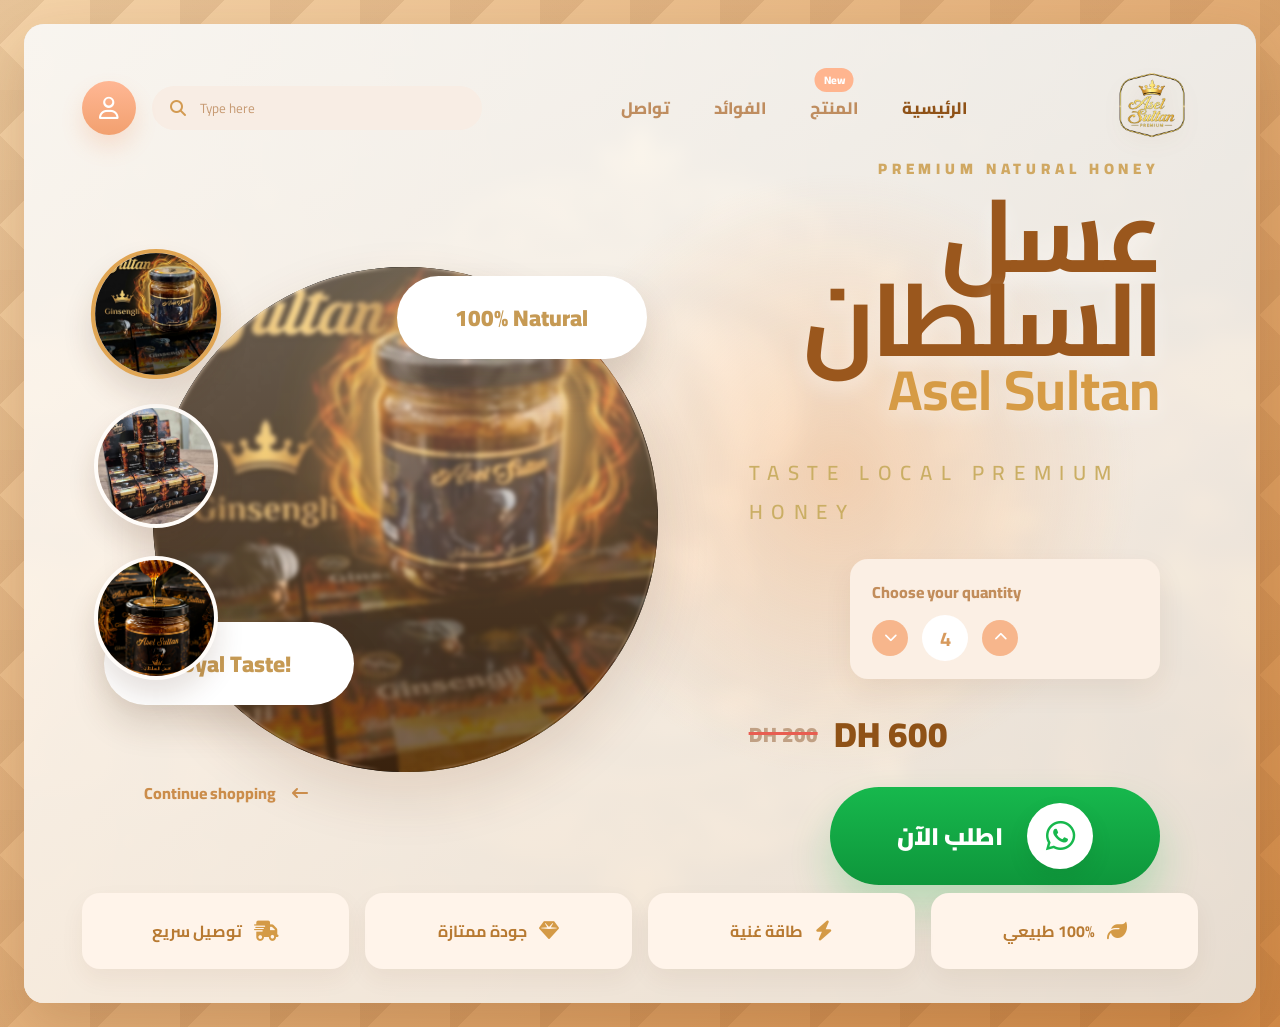
==== commit ab87e583: "Add files via upload" ====
--- a/index.html
+++ b/index.html
@@ -81,9 +81,7 @@
         </section>
 
         <section class="visual">
-          <div class="main-circle"></div>
-
-          <div class="product-box">
+          <div class="main-circle">
             <img src="product1.jpg" alt="Asel Sultan honey" class="product-slide active">
             <img src="product2.jpg" alt="Asel Sultan honey" class="product-slide">
             <img src="product3.jpg" alt="Asel Sultan honey" class="product-slide">
@@ -112,22 +110,10 @@
       </div>
 
       <section class="benefits" id="about">
-        <div>
-          <i class="fa-solid fa-leaf"></i>
-          <strong>100% طبيعي</strong>
-        </div>
-        <div>
-          <i class="fa-solid fa-bolt"></i>
-          <strong>طاقة غنية</strong>
-        </div>
-        <div>
-          <i class="fa-solid fa-gem"></i>
-          <strong>جودة ممتازة</strong>
-        </div>
-        <div>
-          <i class="fa-solid fa-truck-fast"></i>
-          <strong>توصيل سريع</strong>
-        </div>
+        <div><i class="fa-solid fa-leaf"></i><strong>100% طبيعي</strong></div>
+        <div><i class="fa-solid fa-bolt"></i><strong>طاقة غنية</strong></div>
+        <div><i class="fa-solid fa-gem"></i><strong>جودة ممتازة</strong></div>
+        <div><i class="fa-solid fa-truck-fast"></i><strong>توصيل سريع</strong></div>
       </section>
 
     </section>
--- a/style.css
+++ b/style.css
@@ -1,16 +1,19 @@
 :root{
-  --cream:#fff8ef;
-  --cream-2:#f7eadb;
-  --peach:#f3b489;
-  --amber:#d79b42;
-  --honey:#c78322;
-  --gold:#f1c45c;
-  --brown:#5c3412;
-  --dark:#1c1008;
-  --muted:#b88d62;
-  --green:#18b94f;
-  --green-dark:#0d9338;
-  --shadow:0 28px 70px rgba(83,42,10,.18);
+  --bg1:#d28a47;
+  --bg2:#f4d3a8;
+  --card:#fff4e7;
+  --soft:#f6e0c4;
+  --soft2:#e9bb78;
+  --peach:#d98c45;
+  --peach2:#efc078;
+  --gold:#c98727;
+  --gold2:#8f5217;
+  --brown:#7a461a;
+  --muted:#be8b5a;
+  --pink:#c87832;
+  --green:#17b84d;
+  --green2:#0e963b;
+  --shadow:0 22px 55px rgba(95,48,18,.18);
 }
 
 *{
@@ -27,411 +30,431 @@
   font-family:"Cairo",sans-serif;
   color:var(--brown);
   background:
-    radial-gradient(circle at 10% 8%, rgba(255,255,255,.9), transparent 18%),
-    linear-gradient(135deg,#f5b08c 0%,#f8c2a6 42%,#f0a875 100%);
-  overflow-x:hidden;
-}
-
-body::before,
-body::after{
+    linear-gradient(135deg,rgba(115,58,16,.10) 25%,transparent 25%) 0 0/90px 90px,
+    linear-gradient(45deg,rgba(115,58,16,.08) 25%,transparent 25%) 0 0/90px 90px,
+    linear-gradient(135deg,var(--bg2),var(--bg1));
+}
+
+.page-wrap{
+  min-height:100vh;
+  display:grid;
+  place-items:center;
+  padding:24px;
+}
+
+.shop-card{
+  width:min(1720px,100%);
+  min-height:930px;
+  position:relative;
+  overflow:hidden;
+  border-radius:20px;
+  background:#fff6eb;
+  box-shadow:var(--shadow);
+  padding:38px 58px 34px;
+}
+
+.shop-card::before{
   content:"";
-  position:fixed;
-  inset:auto;
-  width:520px;
-  height:520px;
-  border:1px solid rgba(118,63,20,.14);
-  border-radius:42%;
+  position:absolute;
+  inset:-26px;
+  background:
+    linear-gradient(90deg,rgba(255,246,235,.86),rgba(255,246,235,.58)),
+    url("background.jpg") center/cover no-repeat;
+  filter:blur(10px);
+  transform:scale(1.03);
+  z-index:0;
+}
+
+.shop-card::after{
+  content:"";
+  position:absolute;
+  inset:0;
+  background:
+    radial-gradient(circle at 66% 46%,rgba(244,169,105,.40),transparent 31%),
+    linear-gradient(180deg,rgba(255,252,247,.82),rgba(255,242,227,.75));
+  z-index:1;
   pointer-events:none;
-  z-index:-1;
-}
-
-body::before{
-  top:-220px;
-  right:-120px;
-  transform:rotate(28deg);
-}
-
-body::after{
-  bottom:-260px;
-  left:-140px;
-  transform:rotate(-18deg);
-}
-
-.page{
-  min-height:100vh;
+}
+
+.topbar,
+.hero,
+.benefits{
+  position:relative;
+  z-index:3;
+}
+
+.topbar{
+  display:grid;
+  grid-template-columns:auto 1fr auto;
+  align-items:center;
+  gap:28px;
+  position:relative;
+  z-index:10;
+}
+
+.home-logo{
+  width:92px;
+  height:92px;
   display:grid;
   place-items:center;
-  padding:26px;
-}
-
-.hero-card{
-  width:min(1740px,100%);
-  min-height:920px;
-  background:
-    radial-gradient(circle at 65% 46%, rgba(247,185,136,.36), transparent 27%),
-    linear-gradient(180deg,rgba(255,255,255,.96),rgba(255,252,248,.96));
   border-radius:24px;
-  box-shadow:var(--shadow);
-  overflow:hidden;
-  padding:34px 48px 28px;
-  position:relative;
-}
-
-.navbar{
-  display:grid;
-  grid-template-columns:auto 1fr auto;
-  align-items:center;
-  gap:28px;
-  min-height:78px;
-}
-
-.brand-icon{
-  width:86px;
-  height:86px;
-  display:grid;
-  place-items:center;
-  border-radius:26px;
-  background:rgba(255,255,255,.52);
   text-decoration:none;
 }
 
-.brand-icon img{
-  width:78px;
-  height:78px;
+.home-logo img{
+  width:82px;
+  height:82px;
   object-fit:contain;
-}
-
-.nav-links{
+  filter:drop-shadow(0 8px 10px rgba(120,66,22,.12));
+}
+
+.menu{
   display:flex;
+  align-items:center;
   justify-content:center;
-  align-items:center;
-  gap:42px;
-}
-
-.nav-links a{
-  position:relative;
-  color:#b58355;
+  gap:44px;
+}
+
+.menu a{
+  color:#bf8d5f;
   text-decoration:none;
   font-weight:800;
-  font-size:1.05rem;
-}
-
-.nav-links a.active{
-  color:var(--honey);
-}
-
-.nav-links a span{
-  position:absolute;
-  top:-25px;
+  font-size:1.04rem;
+  position:relative;
+}
+
+.menu a.active{
+  color:var(--gold2);
+}
+
+.menu a span{
+  position:absolute;
+  top:-24px;
   right:50%;
   transform:translateX(50%);
-  background:#ffb08d;
-  color:#fff;
+  background:#ffb58f;
+  color:white;
   font-size:.68rem;
-  padding:3px 10px;
   border-radius:999px;
-}
-
-.nav-actions{
+  padding:2px 9px;
+}
+
+.top-actions{
   display:flex;
   align-items:center;
-  gap:18px;
-}
-
-.search-box{
+  gap:16px;
+}
+
+.search{
   width:330px;
-  max-width:32vw;
   height:44px;
+  border-radius:999px;
+  background:#f8ede4;
   display:flex;
   align-items:center;
+  padding:0 18px;
   gap:12px;
-  padding:0 18px;
-  border-radius:999px;
-  background:#f8eee5;
-  color:#d19a54;
-}
-
-.search-box input{
-  flex:1;
+  color:#d39b52;
+}
+
+.search input{
+  width:100%;
   border:0;
   outline:0;
   background:transparent;
+  color:var(--brown);
   font-family:inherit;
-  color:var(--brown);
-  direction:rtl;
-}
-
-.search-box input::placeholder{
-  color:#c69a72;
-}
-
-.user-btn{
-  width:52px;
-  height:52px;
+  direction:ltr;
+}
+
+.search input::placeholder{
+  color:#c79b74;
+}
+
+.profile{
+  width:54px;
+  height:54px;
+  border-radius:50%;
   display:grid;
   place-items:center;
-  border-radius:50%;
-  color:#fff;
-  background:linear-gradient(180deg,#ffb58e,#efa26f);
+  color:white;
+  background:linear-gradient(180deg,#ffb794,#f2a06f);
   text-decoration:none;
-  box-shadow:0 14px 24px rgba(239,142,92,.22);
-}
-
-.hero-grid{
-  display:grid;
-  grid-template-columns:minmax(430px,.9fr) minmax(560px,1.1fr);
-  align-items:center;
-  gap:48px;
-  min-height:680px;
-  padding:20px 0 0;
-}
-
-.hero-content{
-  position:relative;
-  z-index:3;
-  padding-inline-start:36px;
-}
-
-.eyebrow{
-  display:inline-flex;
-  color:var(--amber);
+  font-size:1.4rem;
+  box-shadow:0 12px 22px rgba(238,141,86,.2);
+}
+
+.hero{
+  display:grid;
+  grid-template-columns:minmax(430px,.82fr) minmax(620px,1.18fr);
+  align-items:center;
+  gap:20px;
+  min-height:690px;
+}
+
+.copy{
+  padding-inline-start:38px;
+  position:relative;
+  z-index:4;
+}
+
+.mini-title{
+  margin:0 0 10px;
+  color:#d0a862;
+  font-size:.95rem;
   font-weight:900;
-  letter-spacing:.24em;
-  margin-bottom:14px;
+  letter-spacing:.32em;
 }
 
 h1{
   margin:0;
-  color:#d98853;
   font-family:"Baloo Bhaijaan 2","Cairo",sans-serif;
-  font-size:clamp(4rem,7vw,8.8rem);
-  line-height:.92;
-  letter-spacing:-.05em;
+  color:#9a571d;
+  font-size:clamp(4.4rem,8vw,9.6rem);
+  line-height:.82;
+  letter-spacing:-.04em;
+  text-shadow:0 8px 20px rgba(255,255,255,.45);
 }
 
 h1 span{
   display:block;
-  color:#e885b2;
-  font-size:.58em;
+  color:#d69b45;
+  font-size:.55em;
   letter-spacing:0;
-}
-
-.tagline{
-  margin:28px 0 14px;
-  color:#c6a55f;
-  font-size:clamp(1.2rem,1.6vw,2.1rem);
+  margin-top:6px;
+}
+
+.wide-text{
+  margin:40px 0 28px;
+  color:#caae64;
+  font-size:clamp(1.1rem,1.6vw,2.1rem);
   letter-spacing:.42em;
-  font-weight:700;
-}
-
-.description{
-  max-width:560px;
-  color:#b98d66;
-  font-size:1.14rem;
-  line-height:1.9;
-  margin:0 0 24px;
-  font-weight:700;
-}
-
-.quantity-card{
+  font-weight:600;
+  direction:ltr;
+  text-align:left;
+}
+
+.qty-card{
   width:310px;
+  border-radius:18px;
+  background:#fbefe4;
   padding:18px 22px;
-  border-radius:18px;
-  background:#fbf0e7;
-  color:#c58d57;
-  box-shadow:0 12px 28px rgba(112,63,23,.08);
-}
-
-.quantity-card span{
+  box-shadow:0 12px 28px rgba(114,66,27,.08);
+}
+
+.qty-card > span{
   display:block;
+  color:#c28d5b;
   font-weight:800;
   margin-bottom:8px;
-}
-
-.qty-controls{
+  direction:ltr;
+  text-align:left;
+}
+
+.qty-row{
   display:flex;
   align-items:center;
   gap:14px;
   direction:ltr;
 }
 
-.circle-btn{
-  width:34px;
-  height:34px;
+.qty-circle{
+  width:36px;
+  height:36px;
   border:0;
   border-radius:50%;
   display:grid;
   place-items:center;
+  background:#f7b68c;
   color:#fff;
-  background:#f3b083;
   cursor:pointer;
-  transition:.2s ease;
-}
-
-.circle-btn:hover{
+  transition:.2s;
+}
+
+.qty-circle:hover{
   transform:translateY(-2px);
-  background:#db9656;
+  background:#dd985d;
 }
 
 #qtyValue{
-  width:42px;
-  height:42px;
+  width:46px;
+  height:46px;
+  border-radius:50%;
   display:grid;
   place-items:center;
-  border-radius:50%;
   background:#fff;
-  color:#d69a5e;
-  font-size:1.22rem;
-}
-
-.price-line{
+  color:#d79a5d;
+  font-size:1.25rem;
+}
+
+.price-row{
   display:flex;
   align-items:center;
-  gap:18px;
-  margin:22px 0;
+  gap:16px;
+  margin:22px 0 20px;
+  direction:ltr;
+}
+
+.price-row .old{
+  color:#c0a084;
+  text-decoration:line-through;
+  text-decoration-color:#e85d51;
+  text-decoration-thickness:3px;
+  font-size:1.3rem;
   font-weight:900;
 }
 
-.old-price{
-  color:#ba9d81;
-  text-decoration:line-through;
-  text-decoration-color:#e35b4e;
-  font-size:1.35rem;
-}
-
-.new-price{
-  color:var(--honey);
-  font-size:2.1rem;
-}
-
-.buy-btn{
-  width:max-content;
+.price-row .new{
+  color:var(--gold2);
+  font-size:2.2rem;
+  font-weight:900;
+}
+
+.buy-button{
   min-width:330px;
-  height:96px;
+  height:98px;
+  border-radius:999px;
   display:inline-flex;
   align-items:center;
   justify-content:center;
-  gap:22px;
-  border-radius:999px;
-  color:#fff;
-  background:linear-gradient(180deg,var(--green),var(--green-dark));
-  box-shadow:0 24px 45px rgba(24,185,79,.24);
+  gap:24px;
+  padding:0 34px;
+  color:white;
+  background:linear-gradient(180deg,var(--green),var(--green2));
+  box-shadow:0 24px 42px rgba(23,184,77,.23);
   text-decoration:none;
   font-size:1.5rem;
   font-weight:900;
-  transition:.2s ease;
-}
-
-.buy-btn:hover{
+  transition:.2s;
+}
+
+.buy-button:hover{
   transform:translateY(-3px);
-  box-shadow:0 30px 55px rgba(24,185,79,.28);
-}
-
-.cart-circle{
-  width:64px;
-  height:64px;
+}
+
+.icon-round{
+  width:66px;
+  height:66px;
+  border-radius:50%;
+  background:white;
+  color:var(--green);
   display:grid;
   place-items:center;
-  border-radius:50%;
-  background:#fff;
-  color:var(--green);
-  font-size:2rem;
-  box-shadow:0 10px 18px rgba(12,96,36,.15);
-}
-
-.hero-visual{
-  min-height:650px;
+  font-size:2.1rem;
+  box-shadow:0 10px 20px rgba(12,96,36,.14);
+}
+
+.visual{
+  min-height:680px;
   position:relative;
   display:grid;
   place-items:center;
 }
 
-.circle-bg{
-  position:absolute;
-  width:min(620px,80%);
+.main-circle{
+  position:absolute;
+  width:min(640px,78%);
   aspect-ratio:1;
   border-radius:50%;
   background:
-    radial-gradient(circle at 42% 35%,rgba(255,232,197,.25),transparent 28%),
-    linear-gradient(180deg,#f6b58f,#e89c68);
-  box-shadow:inset 0 0 80px rgba(255,255,255,.14);
-}
-
-.product-frame{
-  position:relative;
-  z-index:2;
-  width:min(660px,82%);
-  height:570px;
-}
-
-.product-frame .slide{
+    linear-gradient(180deg,rgba(255,228,198,.38),rgba(211,139,65,.28)),
+    url("background.jpg") center/cover no-repeat;
+  box-shadow:
+    inset 0 0 90px rgba(255,255,255,.22),
+    0 24px 55px rgba(112,58,18,.14);
+  overflow:hidden;
+}
+
+.main-circle::after{
+  content:"";
   position:absolute;
   inset:0;
-  margin:auto;
+  border-radius:50%;
+  background:linear-gradient(180deg,rgba(255,224,190,.38),rgba(205,121,48,.28));
+  backdrop-filter:blur(2px);
+}
+
+.product-box{
+  position:relative;
+  z-index:3;
+  width:min(610px,76%);
+  aspect-ratio:1;
+  height:auto;
+  border-radius:50%;
+  overflow:hidden;
+  background:rgba(255,244,231,.28);
+  box-shadow:0 28px 55px rgba(92,50,18,.18);
+}
+
+.product-slide{
+  position:absolute;
+  inset:0;
   width:100%;
   height:100%;
-  object-fit:contain;
+  object-fit:cover;
+  object-position:center;
   opacity:0;
-  transform:translateY(18px) scale(.98);
-  filter:drop-shadow(0 38px 35px rgba(69,34,8,.28));
+  transform:translateY(18px) scale(1.02);
+  filter:saturate(1.06) contrast(1.02);
   transition:.55s ease;
 }
 
-.product-frame .slide.active{
+.product-slide.active{
   opacity:1;
   transform:translateY(0) scale(1);
 }
 
-.bubble{
-  position:absolute;
-  z-index:4;
-  min-width:235px;
-  padding:18px 34px;
+.float-label{
+  position:absolute;
+  z-index:5;
+  min-width:250px;
+  padding:20px 34px;
   border-radius:999px;
-  color:#c39a55;
-  background:#fff;
-  box-shadow:0 18px 32px rgba(80,45,18,.16);
-  font-size:1.5rem;
+  background:white;
+  color:#c69a54;
+  text-align:center;
+  font-size:1.42rem;
   font-weight:900;
-  text-align:center;
-}
-
-.bubble-top{
-  top:100px;
-  right:118px;
-}
-
-.bubble-bottom{
-  bottom:168px;
-  left:32px;
-}
-
-.side-thumbs{
-  position:absolute;
-  z-index:5;
+  box-shadow:0 20px 35px rgba(76,43,18,.16);
+  direction:ltr;
+}
+
+.label-top{
+  top:96px;
+  right:82px;
+}
+
+.label-bottom{
+  bottom:155px;
+  left:22px;
+}
+
+.thumbs{
+  position:absolute;
+  z-index:6;
   top:72px;
-  left:18px;
-  display:grid;
-  gap:26px;
+  left:12px;
+  display:grid;
+  gap:28px;
 }
 
 .thumb{
-  width:116px;
-  height:116px;
+  width:124px;
+  height:124px;
   padding:0;
-  border:4px solid rgba(255,255,255,.7);
-  border-radius:50%;
-  background:#fff3e6;
+  border:4px solid rgba(255,255,255,.82);
+  border-radius:50%;
+  background:#fff0df;
   overflow:hidden;
   cursor:pointer;
-  box-shadow:0 15px 28px rgba(83,42,10,.15);
-  transition:.22s ease;
+  box-shadow:0 16px 28px rgba(80,45,18,.14);
+  transition:.22s;
 }
 
 .thumb:hover,
 .thumb.active{
   transform:scale(1.05);
-  border-color:#f0bd74;
+  border-color:#e0a553;
 }
 
 .thumb img{
@@ -440,170 +463,192 @@
   object-fit:cover;
 }
 
-.continue-link{
-  position:absolute;
-  bottom:44px;
-  left:70px;
-  z-index:4;
-  display:inline-flex;
-  align-items:center;
-  gap:18px;
-  color:#c88b4b;
+.continue{
+  position:absolute;
+  z-index:6;
+  bottom:52px;
+  left:62px;
+  display:flex;
+  align-items:center;
+  gap:16px;
+  color:#cb8d4b;
   text-decoration:none;
   font-weight:800;
-}
-
-.features{
+  direction:ltr;
+}
+
+.benefits{
   display:grid;
   grid-template-columns:repeat(4,1fr);
   gap:16px;
-  margin-top:18px;
-}
-
-.features article{
+  margin-top:8px;
+  position:relative;
+  z-index:7;
+}
+
+.benefits div{
+  min-height:76px;
+  border-radius:18px;
+  background:#fff4ea;
   display:flex;
   align-items:center;
   justify-content:center;
   gap:12px;
-  min-height:78px;
-  border-radius:20px;
-  background:#fff5ec;
-  color:#b97f37;
+  color:#b87a32;
   font-weight:900;
   box-shadow:0 10px 24px rgba(97,49,13,.06);
 }
 
-.features i{
-  color:var(--amber);
-  font-size:1.3rem;
+.benefits i{
+  color:#d49a46;
+  font-size:1.25rem;
 }
 
 @media(max-width:1180px){
-  .hero-card{
-    padding:24px;
-  }
-
-  .navbar{
+  .shop-card{
+    padding:26px;
+  }
+
+  .topbar{
     grid-template-columns:1fr;
     justify-items:center;
   }
 
-  .nav-actions{
+  .menu{
+    flex-wrap:wrap;
+    gap:24px;
+  }
+
+  .search{
+    width:min(420px,70vw);
+  }
+
+  .hero{
+    grid-template-columns:1fr;
+  }
+
+  .copy{
+    text-align:center;
+    padding-inline-start:0;
+  }
+
+  .wide-text{
+    text-align:center;
+  }
+
+  .qty-card,
+  .buy-button{
+    margin-inline:auto;
+  }
+
+  .price-row{
+    justify-content:center;
+  }
+}
+
+@media(max-width:760px){
+  .page-wrap{
+    padding:10px;
+  }
+
+  .shop-card{
+    padding:18px 14px;
+    border-radius:18px;
+  }
+
+  .home-logo{
+    width:74px;
+    height:74px;
+  }
+
+  .home-logo img{
+    width:68px;
+    height:68px;
+  }
+
+  .top-actions{
     width:100%;
-    justify-content:center;
-  }
-
-  .search-box{
-    max-width:none;
-    width:min(440px,100%);
-  }
-
-  .hero-grid{
-    grid-template-columns:1fr;
-    gap:20px;
-  }
-
-  .hero-content{
-    padding:10px 0;
-    text-align:center;
-  }
-
-  .quantity-card,
-  .buy-btn{
-    margin-inline:auto;
-  }
-
-  .price-line{
-    justify-content:center;
-  }
-
-  .bubble-top{
-    right:80px;
-  }
-}
-
-@media(max-width:760px){
-  .page{
-    padding:12px;
-  }
-
-  .hero-card{
-    border-radius:18px;
-    padding:18px 14px;
-  }
-
-  .nav-links{
-    gap:18px;
-    flex-wrap:wrap;
+  }
+
+  .search{
+    flex:1;
+    width:auto;
   }
 
   h1{
-    font-size:3.8rem;
-  }
-
-  .tagline{
-    letter-spacing:.18em;
+    font-size:4.2rem;
+  }
+
+  .wide-text{
+    letter-spacing:.16em;
     font-size:1rem;
   }
 
-  .hero-visual{
+  .qty-card,
+  .buy-button{
+    width:100%;
+    min-width:0;
+  }
+
+  .buy-button{
+    height:82px;
+    font-size:1.2rem;
+  }
+
+  .icon-round{
+    width:56px;
+    height:56px;
+  }
+
+  .visual{
     min-height:470px;
   }
 
-  .product-frame{
-    height:390px;
-    width:92%;
-  }
-
-  .circle-bg{
+  .main-circle{
+    width:88%;
+  }
+
+  .product-box{
     width:86%;
-  }
-
-  .bubble{
-    min-width:150px;
+    height:auto;
+  }
+
+  .float-label{
+    min-width:145px;
     padding:12px 18px;
-    font-size:1rem;
-  }
-
-  .bubble-top{
-    top:44px;
-    right:16px;
-  }
-
-  .bubble-bottom{
-    bottom:86px;
-    left:12px;
-  }
-
-  .side-thumbs{
+    font-size:.98rem;
+  }
+
+  .label-top{
+    top:48px;
+    right:8px;
+  }
+
+  .label-bottom{
+    bottom:92px;
+    left:8px;
+  }
+
+  .thumbs{
     position:static;
     display:flex;
     justify-content:center;
-    margin-top:8px;
+    gap:12px;
+    margin-top:4px;
   }
 
   .thumb{
-    width:72px;
-    height:72px;
-  }
-
-  .continue-link{
+    width:74px;
+    height:74px;
+  }
+
+  .continue{
     position:static;
     justify-content:center;
     margin-top:16px;
   }
 
-  .features{
+  .benefits{
     grid-template-columns:1fr 1fr;
   }
-
-  .buy-btn{
-    min-width:100%;
-    height:82px;
-    font-size:1.25rem;
-  }
-
-  .quantity-card{
-    width:100%;
-  }
-}
+}
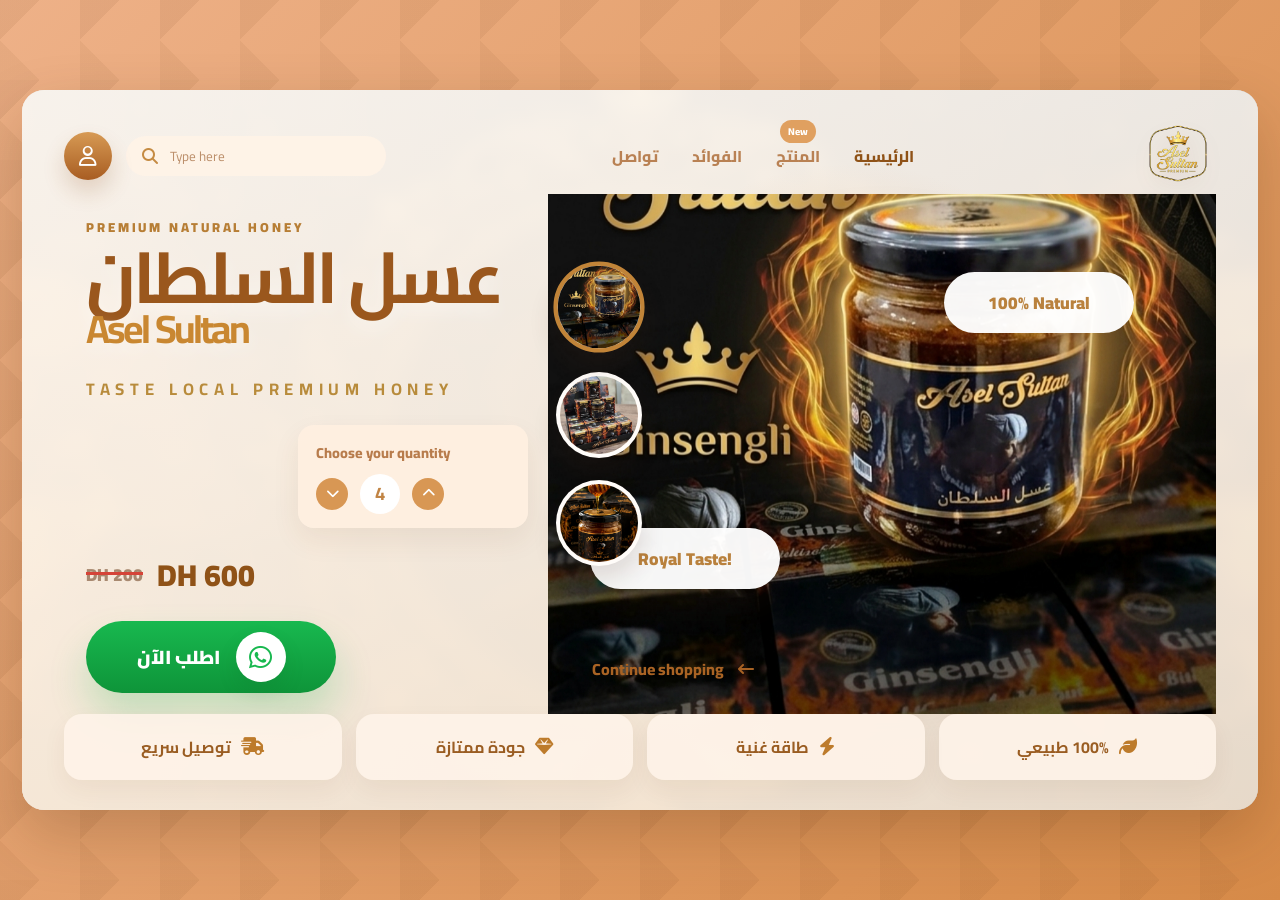
==== commit 56d26f99: "Add files via upload" ====
--- a/index.html
+++ b/index.html
@@ -81,7 +81,9 @@
         </section>
 
         <section class="visual">
-          <div class="main-circle">
+          <div class="main-circle"></div>
+
+          <div class="product-box">
             <img src="product1.jpg" alt="Asel Sultan honey" class="product-slide active">
             <img src="product2.jpg" alt="Asel Sultan honey" class="product-slide">
             <img src="product3.jpg" alt="Asel Sultan honey" class="product-slide">
@@ -110,10 +112,22 @@
       </div>
 
       <section class="benefits" id="about">
-        <div><i class="fa-solid fa-leaf"></i><strong>100% طبيعي</strong></div>
-        <div><i class="fa-solid fa-bolt"></i><strong>طاقة غنية</strong></div>
-        <div><i class="fa-solid fa-gem"></i><strong>جودة ممتازة</strong></div>
-        <div><i class="fa-solid fa-truck-fast"></i><strong>توصيل سريع</strong></div>
+        <div>
+          <i class="fa-solid fa-leaf"></i>
+          <strong>100% طبيعي</strong>
+        </div>
+        <div>
+          <i class="fa-solid fa-bolt"></i>
+          <strong>طاقة غنية</strong>
+        </div>
+        <div>
+          <i class="fa-solid fa-gem"></i>
+          <strong>جودة ممتازة</strong>
+        </div>
+        <div>
+          <i class="fa-solid fa-truck-fast"></i>
+          <strong>توصيل سريع</strong>
+        </div>
       </section>
 
     </section>
--- a/style.css
+++ b/style.css
@@ -1,19 +1,15 @@
 :root{
-  --bg1:#d28a47;
-  --bg2:#f4d3a8;
-  --card:#fff4e7;
-  --soft:#f6e0c4;
-  --soft2:#e9bb78;
-  --peach:#d98c45;
-  --peach2:#efc078;
-  --gold:#c98727;
-  --gold2:#8f5217;
-  --brown:#7a461a;
-  --muted:#be8b5a;
-  --pink:#c87832;
-  --green:#17b84d;
-  --green2:#0e963b;
-  --shadow:0 22px 55px rgba(95,48,18,.18);
+  --page1:#eeb188;
+  --page2:#d68a48;
+  --cream:#fff6ec;
+  --cream2:#f8e2c8;
+  --gold:#d29a45;
+  --gold-dark:#8f5217;
+  --brown:#6b3b14;
+  --muted:#bd8658;
+  --green:#18b84f;
+  --green2:#0e9439;
+  --shadow:0 24px 60px rgba(70,35,10,.22);
 }
 
 *{
@@ -30,38 +26,42 @@
   font-family:"Cairo",sans-serif;
   color:var(--brown);
   background:
-    linear-gradient(135deg,rgba(115,58,16,.10) 25%,transparent 25%) 0 0/90px 90px,
-    linear-gradient(45deg,rgba(115,58,16,.08) 25%,transparent 25%) 0 0/90px 90px,
-    linear-gradient(135deg,var(--bg2),var(--bg1));
+    linear-gradient(135deg,rgba(105,55,18,.08) 25%,transparent 25%) 0 0/80px 80px,
+    linear-gradient(45deg,rgba(105,55,18,.06) 25%,transparent 25%) 0 0/80px 80px,
+    linear-gradient(135deg,var(--page1),var(--page2));
+  overflow-x:hidden;
 }
 
 .page-wrap{
+  width:100%;
   min-height:100vh;
-  display:grid;
-  place-items:center;
-  padding:24px;
+  display:flex;
+  align-items:center;
+  justify-content:center;
+  padding:22px;
 }
 
 .shop-card{
-  width:min(1720px,100%);
-  min-height:930px;
+  width:100%;
+  max-width:1240px;
+  min-height:720px;
   position:relative;
   overflow:hidden;
-  border-radius:20px;
-  background:#fff6eb;
+  border-radius:22px;
+  background:var(--cream);
   box-shadow:var(--shadow);
-  padding:38px 58px 34px;
+  padding:28px 42px 24px;
 }
 
 .shop-card::before{
   content:"";
   position:absolute;
-  inset:-26px;
+  inset:-18px;
   background:
-    linear-gradient(90deg,rgba(255,246,235,.86),rgba(255,246,235,.58)),
+    linear-gradient(90deg,rgba(255,246,236,.86),rgba(255,246,236,.62)),
     url("background.jpg") center/cover no-repeat;
-  filter:blur(10px);
-  transform:scale(1.03);
+  filter:blur(9px);
+  transform:scale(1.04);
   z-index:0;
 }
 
@@ -70,10 +70,10 @@
   position:absolute;
   inset:0;
   background:
-    radial-gradient(circle at 66% 46%,rgba(244,169,105,.40),transparent 31%),
-    linear-gradient(180deg,rgba(255,252,247,.82),rgba(255,242,227,.75));
+    radial-gradient(circle at 67% 48%,rgba(212,137,65,.34),transparent 30%),
+    linear-gradient(180deg,rgba(255,250,244,.78),rgba(255,238,218,.72));
+  pointer-events:none;
   z-index:1;
-  pointer-events:none;
 }
 
 .topbar,
@@ -87,23 +87,21 @@
   display:grid;
   grid-template-columns:auto 1fr auto;
   align-items:center;
-  gap:28px;
-  position:relative;
-  z-index:10;
+  gap:24px;
 }
 
 .home-logo{
-  width:92px;
-  height:92px;
+  width:76px;
+  height:76px;
   display:grid;
   place-items:center;
-  border-radius:24px;
+  border-radius:22px;
   text-decoration:none;
 }
 
 .home-logo img{
-  width:82px;
-  height:82px;
+  width:72px;
+  height:72px;
   object-fit:contain;
   filter:drop-shadow(0 8px 10px rgba(120,66,22,.12));
 }
@@ -112,49 +110,49 @@
   display:flex;
   align-items:center;
   justify-content:center;
-  gap:44px;
+  gap:34px;
 }
 
 .menu a{
-  color:#bf8d5f;
+  color:#b98153;
   text-decoration:none;
   font-weight:800;
-  font-size:1.04rem;
+  font-size:.98rem;
   position:relative;
 }
 
 .menu a.active{
-  color:var(--gold2);
+  color:var(--gold-dark);
 }
 
 .menu a span{
   position:absolute;
-  top:-24px;
+  top:-22px;
   right:50%;
   transform:translateX(50%);
-  background:#ffb58f;
+  background:#e0a060;
   color:white;
-  font-size:.68rem;
+  font-size:.62rem;
   border-radius:999px;
-  padding:2px 9px;
+  padding:2px 8px;
 }
 
 .top-actions{
   display:flex;
   align-items:center;
-  gap:16px;
+  gap:14px;
 }
 
 .search{
-  width:330px;
-  height:44px;
+  width:260px;
+  height:40px;
   border-radius:999px;
-  background:#f8ede4;
-  display:flex;
-  align-items:center;
-  padding:0 18px;
-  gap:12px;
-  color:#d39b52;
+  background:rgba(255,244,232,.92);
+  display:flex;
+  align-items:center;
+  padding:0 16px;
+  gap:10px;
+  color:#c58b43;
 }
 
 .search input{
@@ -168,104 +166,103 @@
 }
 
 .search input::placeholder{
-  color:#c79b74;
+  color:#bc8f6b;
 }
 
 .profile{
-  width:54px;
-  height:54px;
+  width:48px;
+  height:48px;
   border-radius:50%;
   display:grid;
   place-items:center;
   color:white;
-  background:linear-gradient(180deg,#ffb794,#f2a06f);
+  background:linear-gradient(180deg,#d79a54,#a85d22);
   text-decoration:none;
-  font-size:1.4rem;
-  box-shadow:0 12px 22px rgba(238,141,86,.2);
+  font-size:1.25rem;
+  box-shadow:0 12px 22px rgba(145,78,30,.2);
 }
 
 .hero{
-  display:grid;
-  grid-template-columns:minmax(430px,.82fr) minmax(620px,1.18fr);
+  direction:ltr;
+  display:grid;
+  grid-template-columns:.82fr 1.18fr;
   align-items:center;
   gap:20px;
-  min-height:690px;
+  min-height:520px;
 }
 
 .copy{
-  padding-inline-start:38px;
-  position:relative;
-  z-index:4;
+  direction:rtl;
+  text-align:left;
+  padding-left:22px;
 }
 
 .mini-title{
-  margin:0 0 10px;
-  color:#d0a862;
-  font-size:.95rem;
+  margin:0 0 8px;
+  color:#b77e35;
+  font-size:.82rem;
   font-weight:900;
-  letter-spacing:.32em;
+  letter-spacing:.22em;
+  direction:ltr;
 }
 
 h1{
   margin:0;
   font-family:"Baloo Bhaijaan 2","Cairo",sans-serif;
   color:#9a571d;
-  font-size:clamp(4.4rem,8vw,9.6rem);
-  line-height:.82;
+  font-size:clamp(3.4rem,5.6vw,6.4rem);
+  line-height:.86;
   letter-spacing:-.04em;
-  text-shadow:0 8px 20px rgba(255,255,255,.45);
+  text-shadow:0 8px 18px rgba(255,255,255,.42);
 }
 
 h1 span{
   display:block;
-  color:#d69b45;
+  color:#c98731;
   font-size:.55em;
-  letter-spacing:0;
-  margin-top:6px;
+  margin-top:4px;
 }
 
 .wide-text{
-  margin:40px 0 28px;
-  color:#caae64;
-  font-size:clamp(1.1rem,1.6vw,2.1rem);
-  letter-spacing:.42em;
-  font-weight:600;
-  direction:ltr;
-  text-align:left;
+  margin:26px 0 20px;
+  color:#b88b3b;
+  font-size:clamp(.95rem,1.3vw,1.3rem);
+  letter-spacing:.34em;
+  font-weight:700;
+  direction:ltr;
 }
 
 .qty-card{
-  width:310px;
-  border-radius:18px;
-  background:#fbefe4;
-  padding:18px 22px;
+  width:230px;
+  border-radius:16px;
+  background:rgba(255,240,225,.92);
+  padding:14px 18px;
   box-shadow:0 12px 28px rgba(114,66,27,.08);
+  direction:ltr;
 }
 
 .qty-card > span{
   display:block;
-  color:#c28d5b;
+  color:#b87c4c;
   font-weight:800;
+  font-size:.9rem;
   margin-bottom:8px;
-  direction:ltr;
-  text-align:left;
 }
 
 .qty-row{
   display:flex;
   align-items:center;
-  gap:14px;
-  direction:ltr;
+  gap:12px;
 }
 
 .qty-circle{
-  width:36px;
-  height:36px;
+  width:32px;
+  height:32px;
   border:0;
   border-radius:50%;
   display:grid;
   place-items:center;
-  background:#f7b68c;
+  background:#d89754;
   color:#fff;
   cursor:pointer;
   transition:.2s;
@@ -273,57 +270,57 @@
 
 .qty-circle:hover{
   transform:translateY(-2px);
-  background:#dd985d;
+  background:#a65f25;
 }
 
 #qtyValue{
-  width:46px;
-  height:46px;
+  width:40px;
+  height:40px;
   border-radius:50%;
   display:grid;
   place-items:center;
   background:#fff;
-  color:#d79a5d;
-  font-size:1.25rem;
+  color:#c18444;
+  font-size:1.15rem;
 }
 
 .price-row{
   display:flex;
   align-items:center;
-  gap:16px;
-  margin:22px 0 20px;
+  gap:14px;
+  margin:18px 0 18px;
   direction:ltr;
 }
 
 .price-row .old{
-  color:#c0a084;
+  color:#a88970;
   text-decoration:line-through;
-  text-decoration-color:#e85d51;
+  text-decoration-color:#d54438;
   text-decoration-thickness:3px;
-  font-size:1.3rem;
+  font-size:1.1rem;
   font-weight:900;
 }
 
 .price-row .new{
-  color:var(--gold2);
-  font-size:2.2rem;
+  color:var(--gold-dark);
+  font-size:1.9rem;
   font-weight:900;
 }
 
 .buy-button{
-  min-width:330px;
-  height:98px;
+  min-width:250px;
+  height:72px;
   border-radius:999px;
   display:inline-flex;
   align-items:center;
   justify-content:center;
-  gap:24px;
-  padding:0 34px;
+  gap:16px;
+  padding:0 24px;
   color:white;
   background:linear-gradient(180deg,var(--green),var(--green2));
-  box-shadow:0 24px 42px rgba(23,184,77,.23);
+  box-shadow:0 22px 38px rgba(23,184,77,.22);
   text-decoration:none;
-  font-size:1.5rem;
+  font-size:1.18rem;
   font-weight:900;
   transition:.2s;
 }
@@ -333,57 +330,44 @@
 }
 
 .icon-round{
-  width:66px;
-  height:66px;
+  width:50px;
+  height:50px;
   border-radius:50%;
   background:white;
   color:var(--green);
   display:grid;
   place-items:center;
-  font-size:2.1rem;
+  font-size:1.65rem;
   box-shadow:0 10px 20px rgba(12,96,36,.14);
 }
 
 .visual{
-  min-height:680px;
+  min-height:520px;
   position:relative;
   display:grid;
   place-items:center;
 }
 
 .main-circle{
-  position:absolute;
-  width:min(640px,78%);
+  position:relative;
+  width:min(460px,72%);
   aspect-ratio:1;
   border-radius:50%;
+  overflow:hidden;
   background:
-    linear-gradient(180deg,rgba(255,228,198,.38),rgba(211,139,65,.28)),
+    linear-gradient(180deg,rgba(255,222,188,.32),rgba(170,92,31,.18)),
     url("background.jpg") center/cover no-repeat;
   box-shadow:
-    inset 0 0 90px rgba(255,255,255,.22),
-    0 24px 55px rgba(112,58,18,.14);
-  overflow:hidden;
+    inset 0 0 70px rgba(255,255,255,.2),
+    0 24px 50px rgba(112,58,18,.18);
 }
 
 .main-circle::after{
   content:"";
   position:absolute;
   inset:0;
-  border-radius:50%;
-  background:linear-gradient(180deg,rgba(255,224,190,.38),rgba(205,121,48,.28));
-  backdrop-filter:blur(2px);
-}
-
-.product-box{
-  position:relative;
-  z-index:3;
-  width:min(610px,76%);
-  aspect-ratio:1;
-  height:auto;
-  border-radius:50%;
-  overflow:hidden;
-  background:rgba(255,244,231,.28);
-  box-shadow:0 28px 55px rgba(92,50,18,.18);
+  background:linear-gradient(180deg,rgba(255,228,198,.20),rgba(181,94,31,.18));
+  z-index:1;
 }
 
 .product-slide{
@@ -394,67 +378,67 @@
   object-fit:cover;
   object-position:center;
   opacity:0;
-  transform:translateY(18px) scale(1.02);
-  filter:saturate(1.06) contrast(1.02);
+  transform:scale(1.03);
   transition:.55s ease;
+  z-index:2;
 }
 
 .product-slide.active{
   opacity:1;
-  transform:translateY(0) scale(1);
+  transform:scale(1);
 }
 
 .float-label{
   position:absolute;
   z-index:5;
-  min-width:250px;
-  padding:20px 34px;
+  min-width:190px;
+  padding:14px 24px;
   border-radius:999px;
-  background:white;
-  color:#c69a54;
+  background:rgba(255,255,255,.96);
+  color:#b9813d;
   text-align:center;
-  font-size:1.42rem;
+  font-size:1.08rem;
   font-weight:900;
-  box-shadow:0 20px 35px rgba(76,43,18,.16);
+  box-shadow:0 18px 30px rgba(76,43,18,.14);
   direction:ltr;
 }
 
 .label-top{
-  top:96px;
+  top:78px;
   right:82px;
 }
 
 .label-bottom{
-  bottom:155px;
-  left:22px;
+  bottom:125px;
+  left:42px;
 }
 
 .thumbs{
   position:absolute;
   z-index:6;
-  top:72px;
-  left:12px;
-  display:grid;
-  gap:28px;
+  top:70px;
+  left:8px;
+  display:grid;
+  gap:22px;
 }
 
 .thumb{
-  width:124px;
-  height:124px;
+  width:86px;
+  height:86px;
   padding:0;
   border:4px solid rgba(255,255,255,.82);
   border-radius:50%;
   background:#fff0df;
   overflow:hidden;
   cursor:pointer;
-  box-shadow:0 16px 28px rgba(80,45,18,.14);
+  box-shadow:0 14px 24px rgba(80,45,18,.14);
   transition:.22s;
 }
 
 .thumb:hover,
 .thumb.active{
-  transform:scale(1.05);
-  border-color:#e0a553;
+  transform:scale(1.06);
+  border-color:#c18438;
 }
 
 .thumb img{
@@ -466,12 +450,12 @@
 .continue{
   position:absolute;
   z-index:6;
-  bottom:52px;
-  left:62px;
-  display:flex;
-  align-items:center;
-  gap:16px;
-  color:#cb8d4b;
+  bottom:30px;
+  left:44px;
+  display:flex;
+  align-items:center;
+  gap:14px;
+  color:#a96324;
   text-decoration:none;
   font-weight:800;
   direction:ltr;
@@ -480,33 +464,30 @@
 .benefits{
   display:grid;
   grid-template-columns:repeat(4,1fr);
-  gap:16px;
-  margin-top:8px;
-  position:relative;
-  z-index:7;
+  gap:14px;
 }
 
 .benefits div{
-  min-height:76px;
+  min-height:66px;
   border-radius:18px;
-  background:#fff4ea;
+  background:rgba(255,244,234,.88);
   display:flex;
   align-items:center;
   justify-content:center;
-  gap:12px;
-  color:#b87a32;
+  gap:10px;
+  color:#9a5d22;
   font-weight:900;
   box-shadow:0 10px 24px rgba(97,49,13,.06);
 }
 
 .benefits i{
-  color:#d49a46;
-  font-size:1.25rem;
-}
-
-@media(max-width:1180px){
+  color:#bd7b2b;
+  font-size:1.15rem;
+}
+
+@media(max-width:980px){
   .shop-card{
-    padding:26px;
+    padding:22px;
   }
 
   .topbar{
@@ -516,24 +497,17 @@
 
   .menu{
     flex-wrap:wrap;
-    gap:24px;
-  }
-
-  .search{
-    width:min(420px,70vw);
+    gap:22px;
   }
 
   .hero{
     grid-template-columns:1fr;
+    gap:10px;
   }
 
   .copy{
     text-align:center;
-    padding-inline-start:0;
-  }
-
-  .wide-text{
-    text-align:center;
+    padding-left:0;
   }
 
   .qty-card,
@@ -544,44 +518,38 @@
   .price-row{
     justify-content:center;
   }
-}
-
-@media(max-width:760px){
+
+  .wide-text{
+    text-align:center;
+  }
+}
+
+@media(max-width:640px){
   .page-wrap{
     padding:10px;
   }
 
   .shop-card{
-    padding:18px 14px;
+    min-height:auto;
+    padding:16px 12px;
     border-radius:18px;
   }
 
-  .home-logo{
-    width:74px;
-    height:74px;
-  }
-
-  .home-logo img{
-    width:68px;
-    height:68px;
+  .search{
+    width:100%;
   }
 
   .top-actions{
     width:100%;
   }
 
-  .search{
-    flex:1;
-    width:auto;
-  }
-
   h1{
-    font-size:4.2rem;
+    font-size:3.5rem;
   }
 
   .wide-text{
     letter-spacing:.16em;
-    font-size:1rem;
+    font-size:.88rem;
   }
 
   .qty-card,
@@ -590,43 +558,28 @@
     min-width:0;
   }
 
-  .buy-button{
-    height:82px;
-    font-size:1.2rem;
-  }
-
-  .icon-round{
-    width:56px;
-    height:56px;
-  }
-
   .visual{
-    min-height:470px;
+    min-height:430px;
   }
 
   .main-circle{
-    width:88%;
-  }
-
-  .product-box{
-    width:86%;
-    height:auto;
+    width:82%;
   }
 
   .float-label{
-    min-width:145px;
-    padding:12px 18px;
-    font-size:.98rem;
+    min-width:130px;
+    padding:10px 14px;
+    font-size:.86rem;
   }
 
   .label-top{
-    top:48px;
-    right:8px;
+    top:40px;
+    right:6px;
   }
 
   .label-bottom{
-    bottom:92px;
-    left:8px;
+    bottom:95px;
+    left:6px;
   }
 
   .thumbs{
@@ -634,18 +587,18 @@
     display:flex;
     justify-content:center;
     gap:12px;
-    margin-top:4px;
+    margin-top:12px;
   }
 
   .thumb{
-    width:74px;
-    height:74px;
+    width:68px;
+    height:68px;
   }
 
   .continue{
     position:static;
     justify-content:center;
-    margin-top:16px;
+    margin-top:12px;
   }
 
   .benefits{
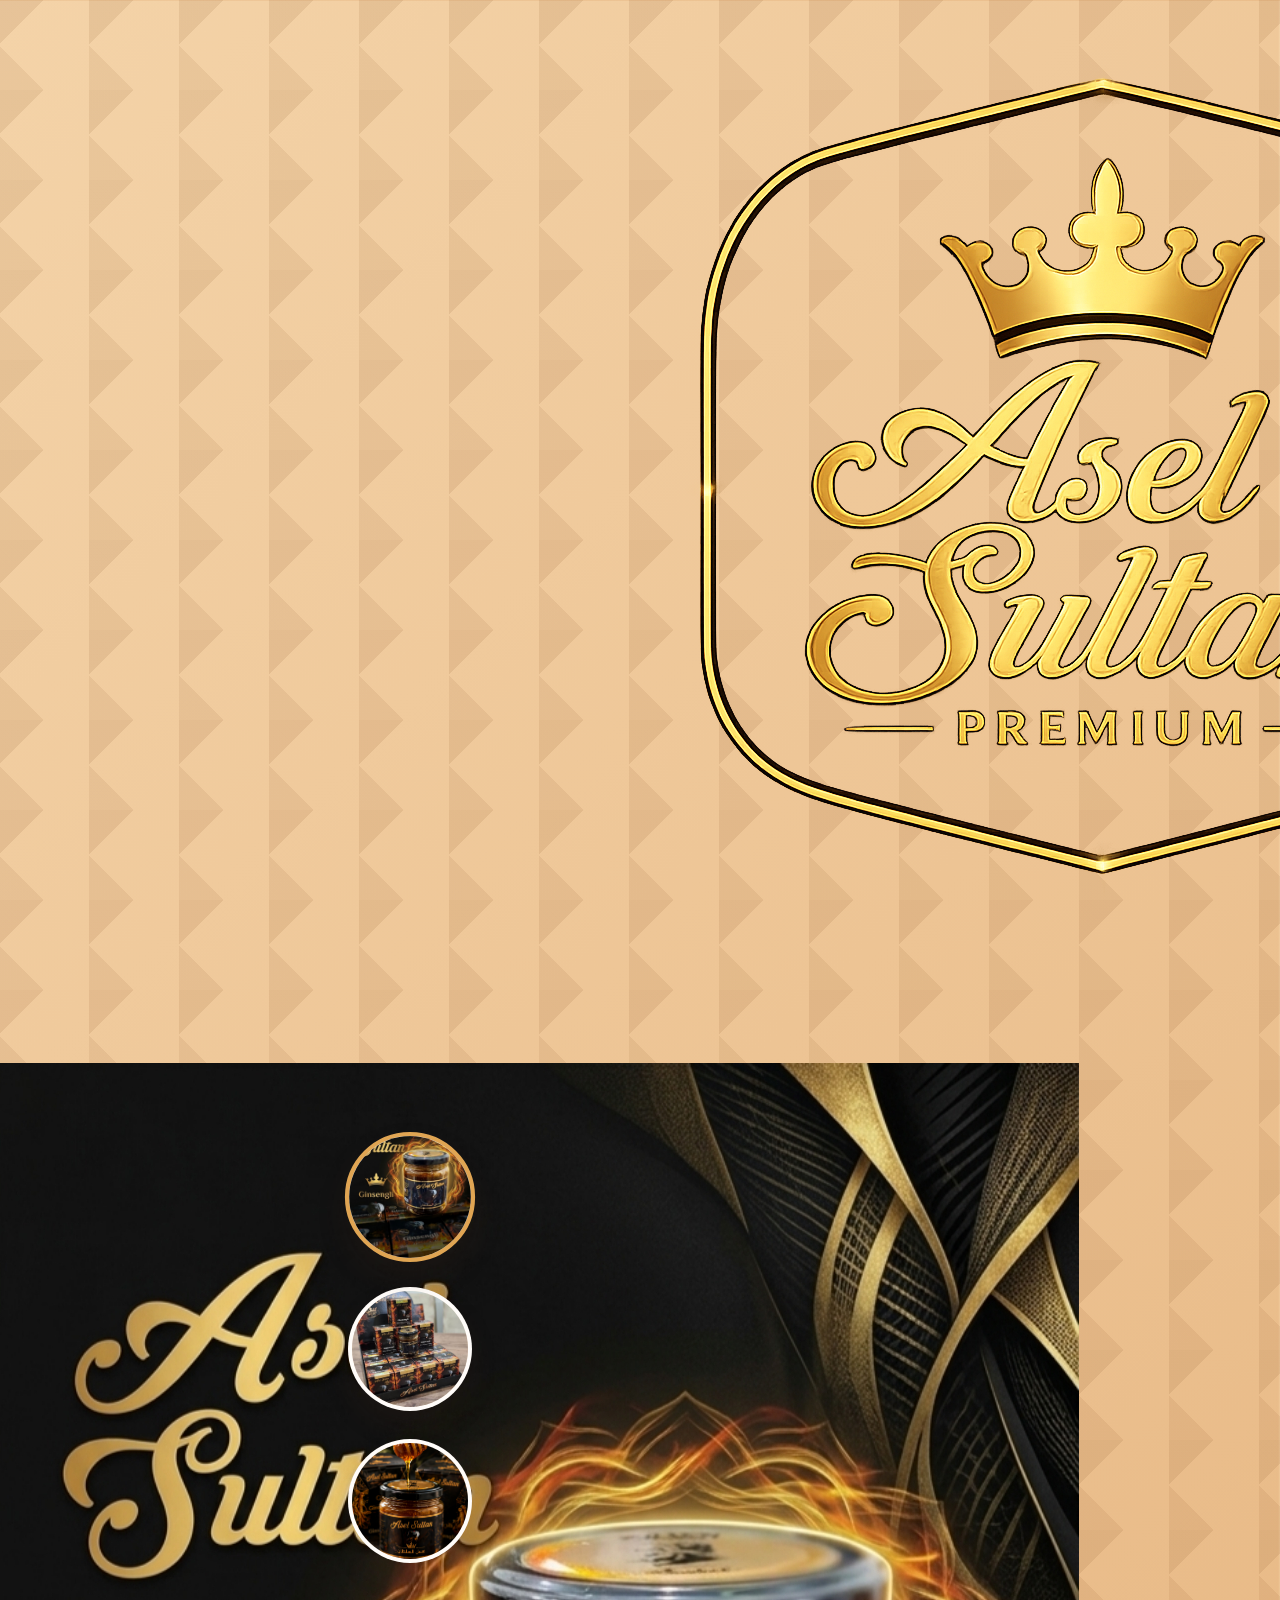
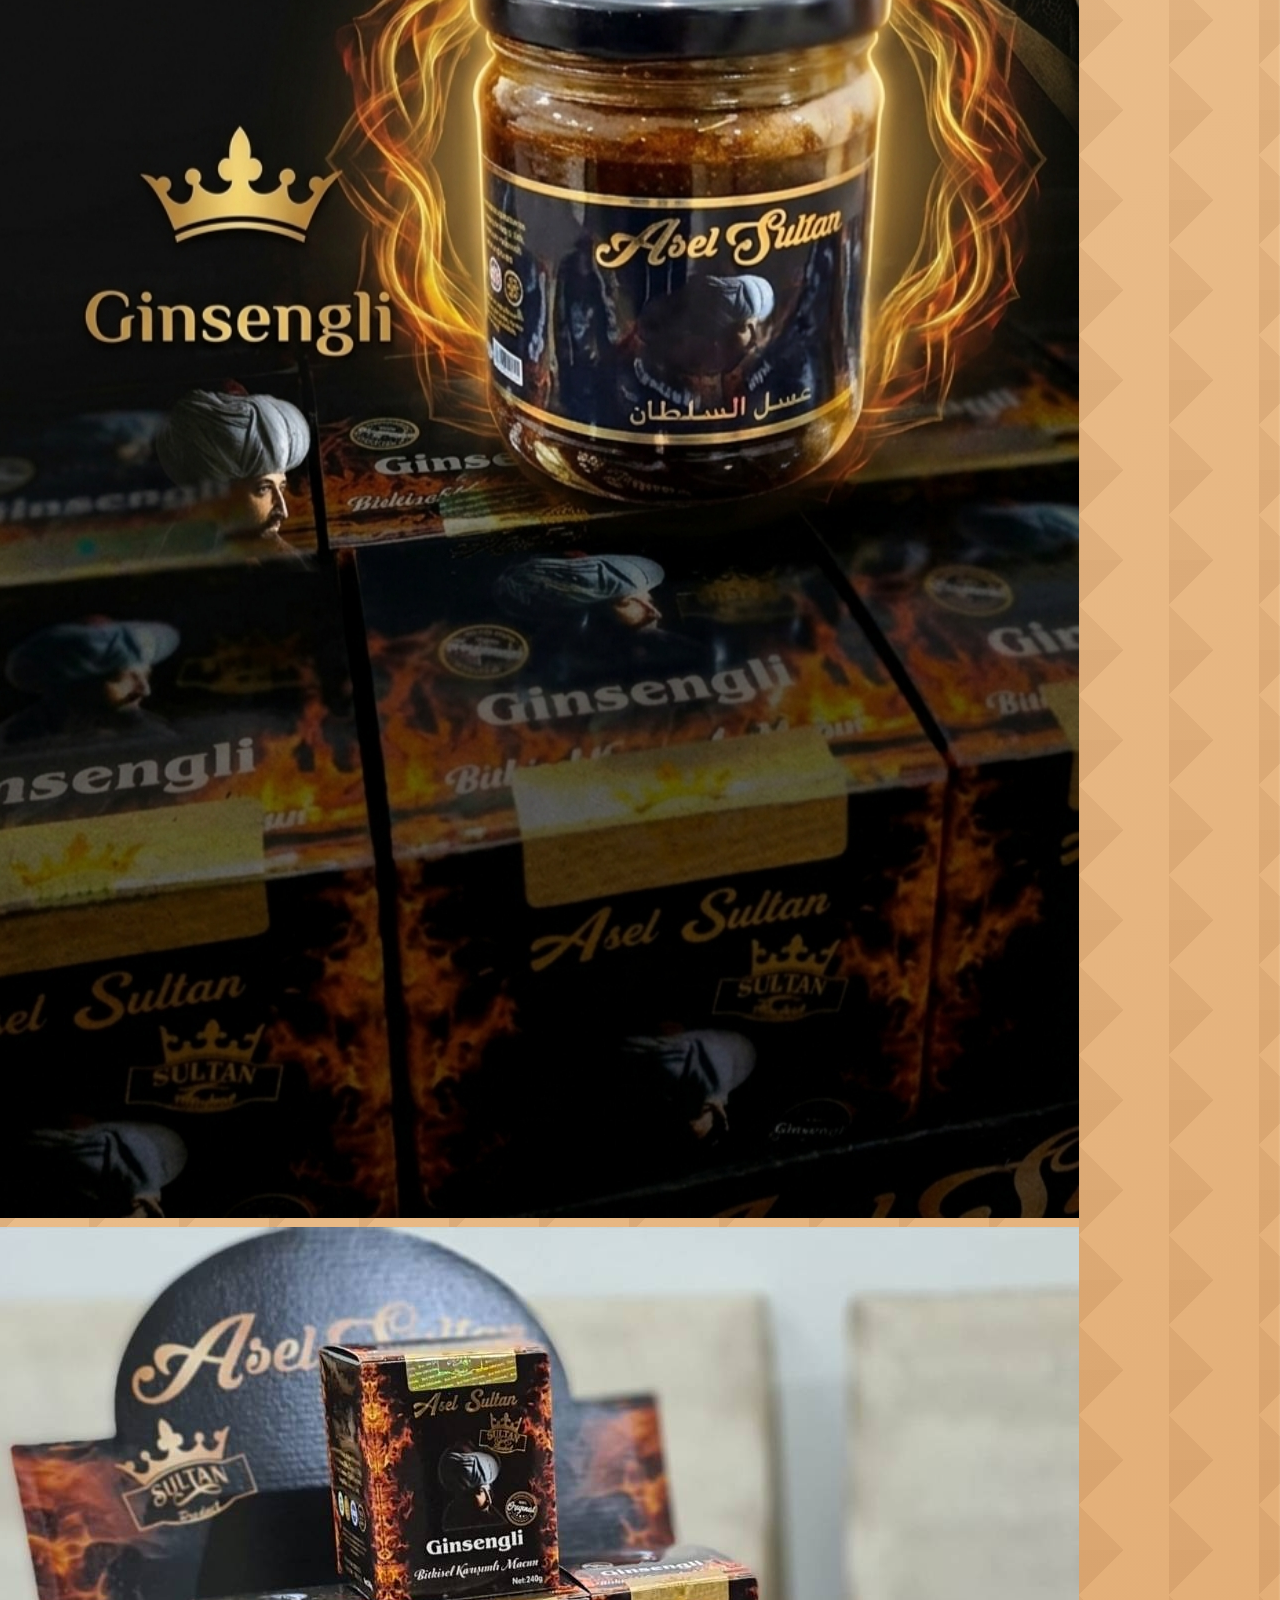
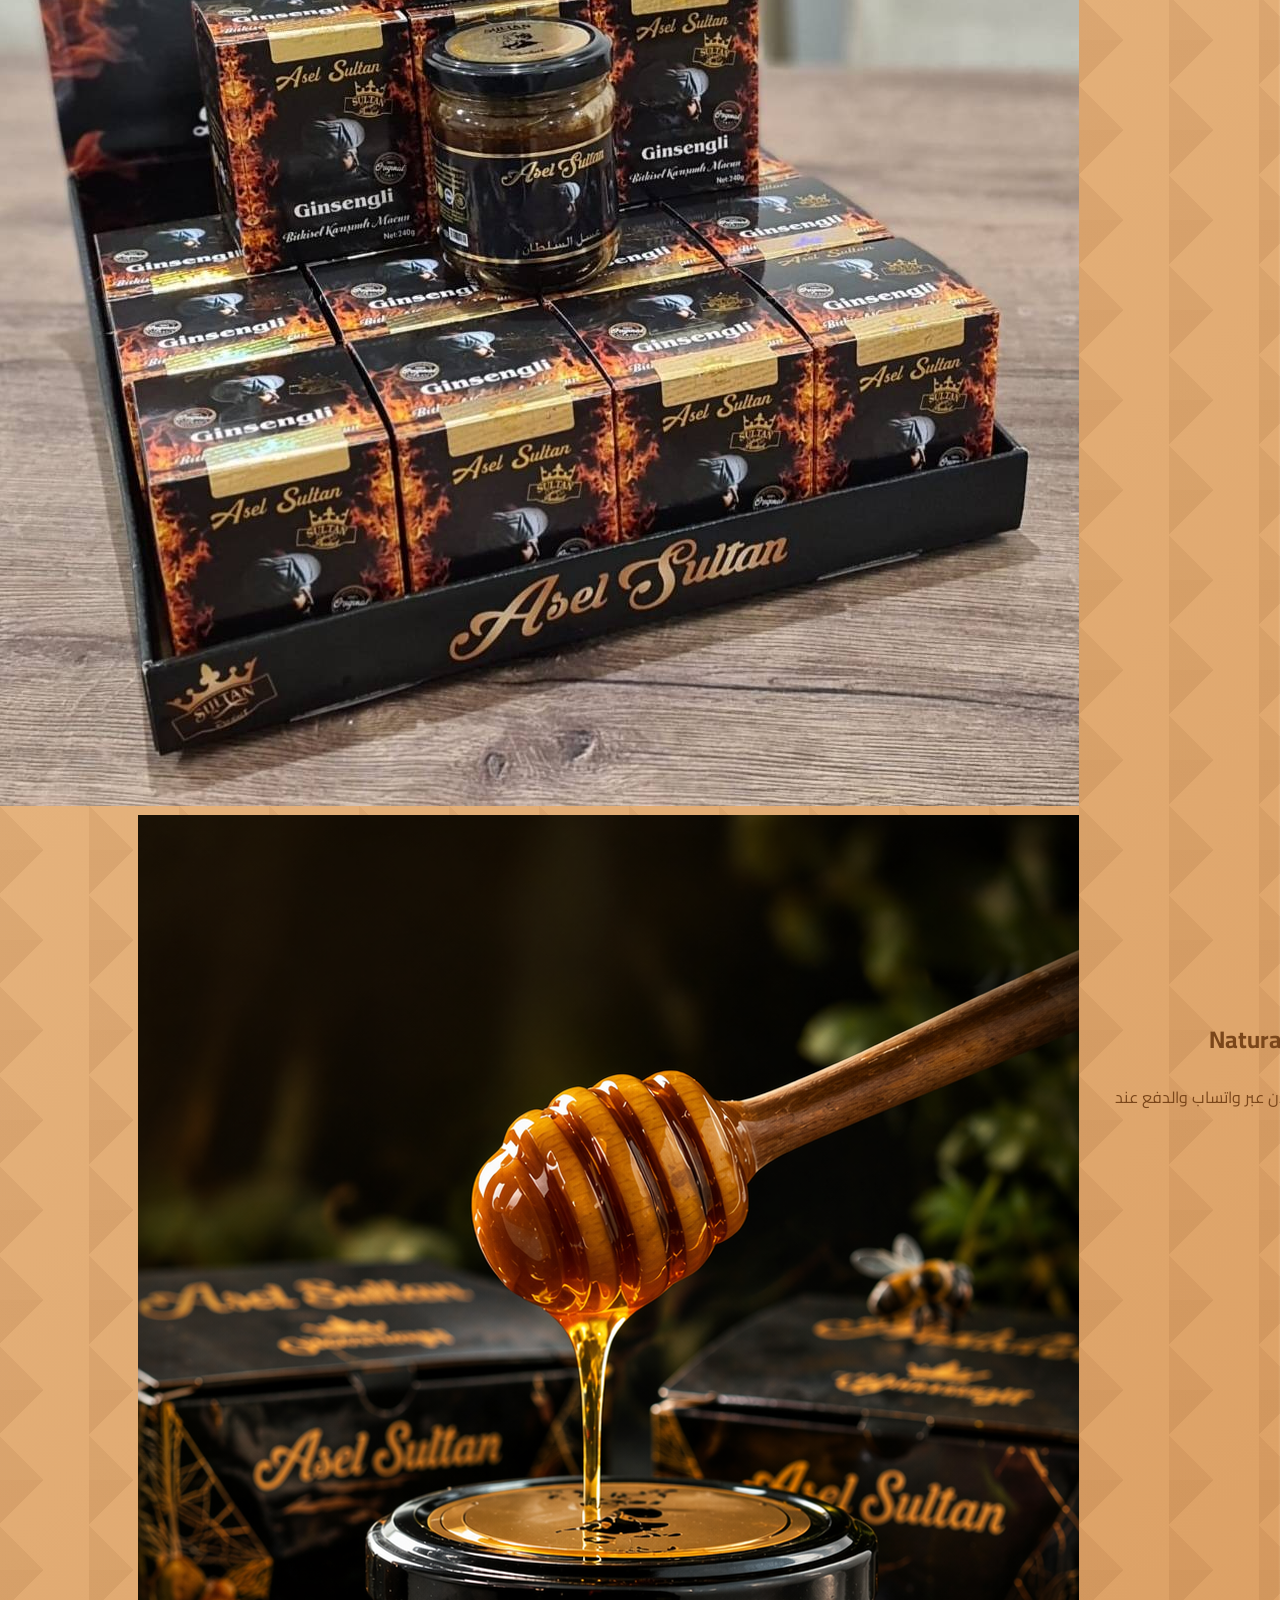
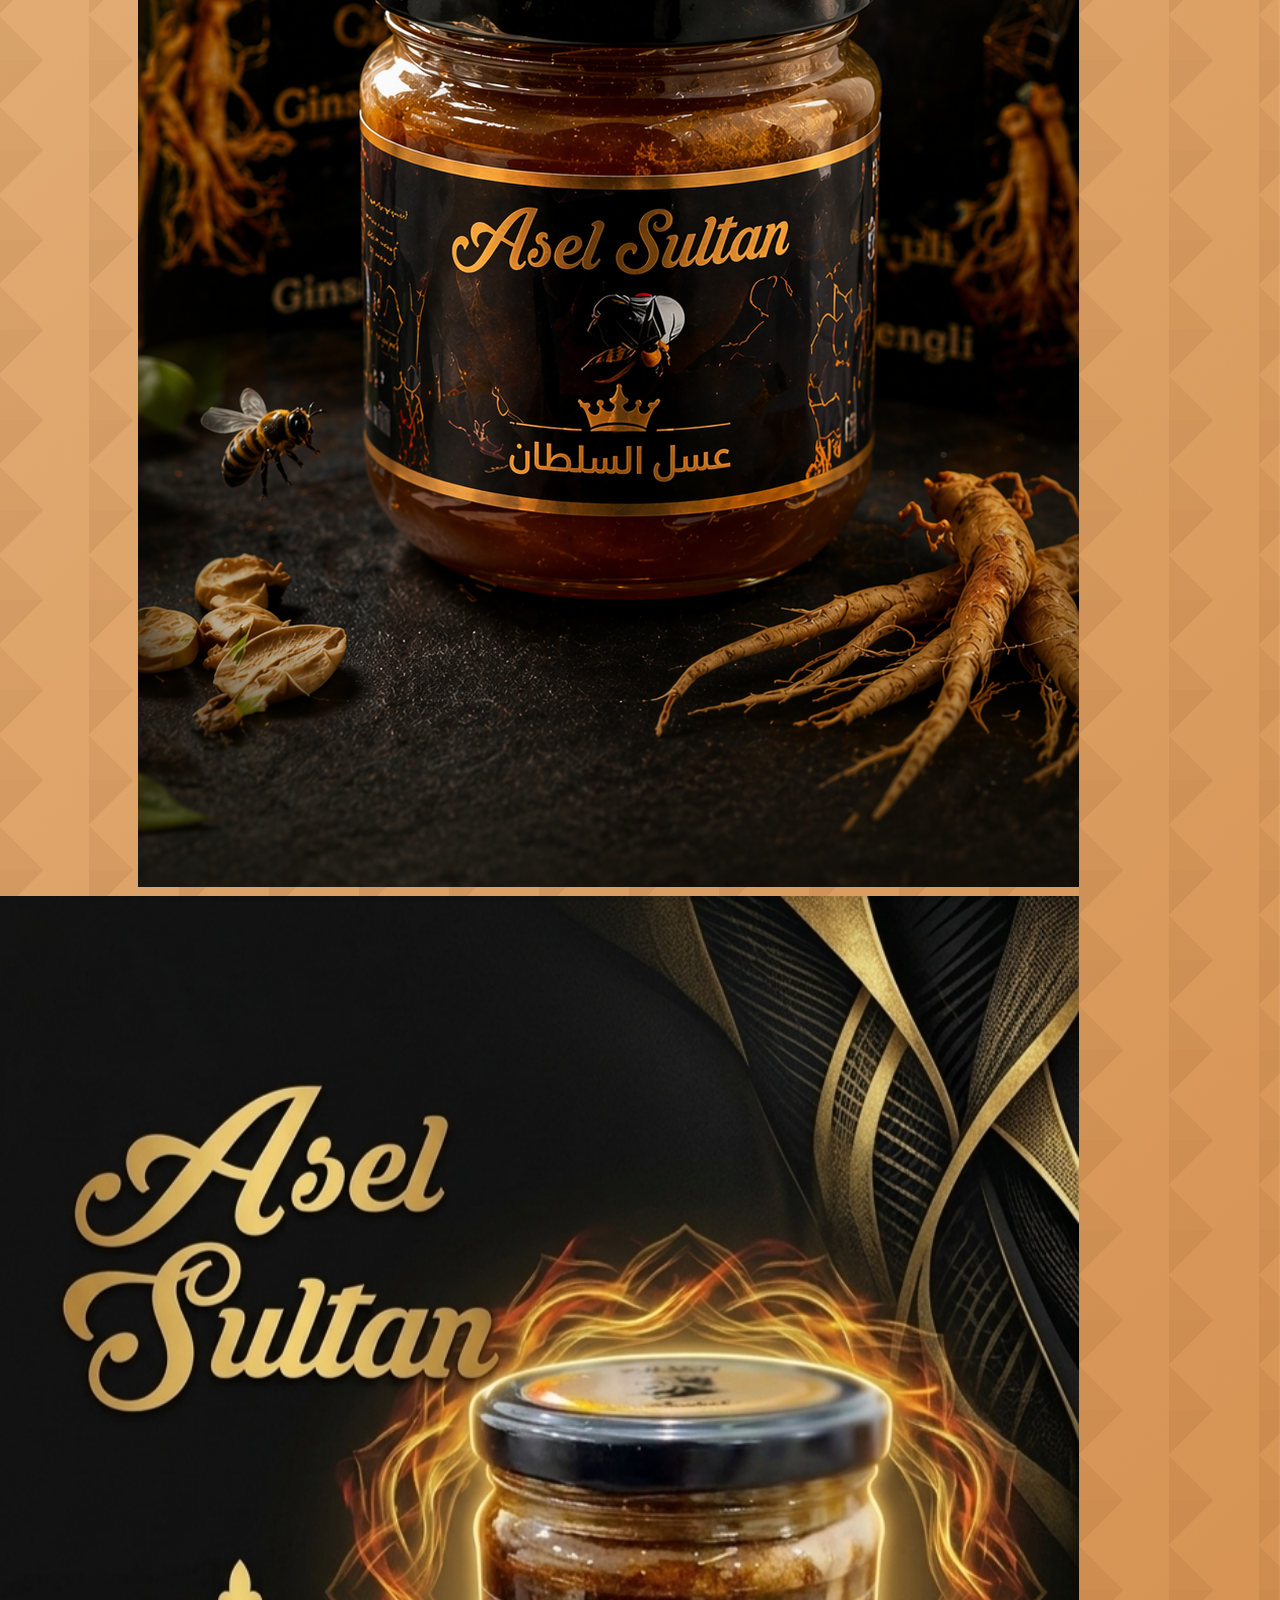
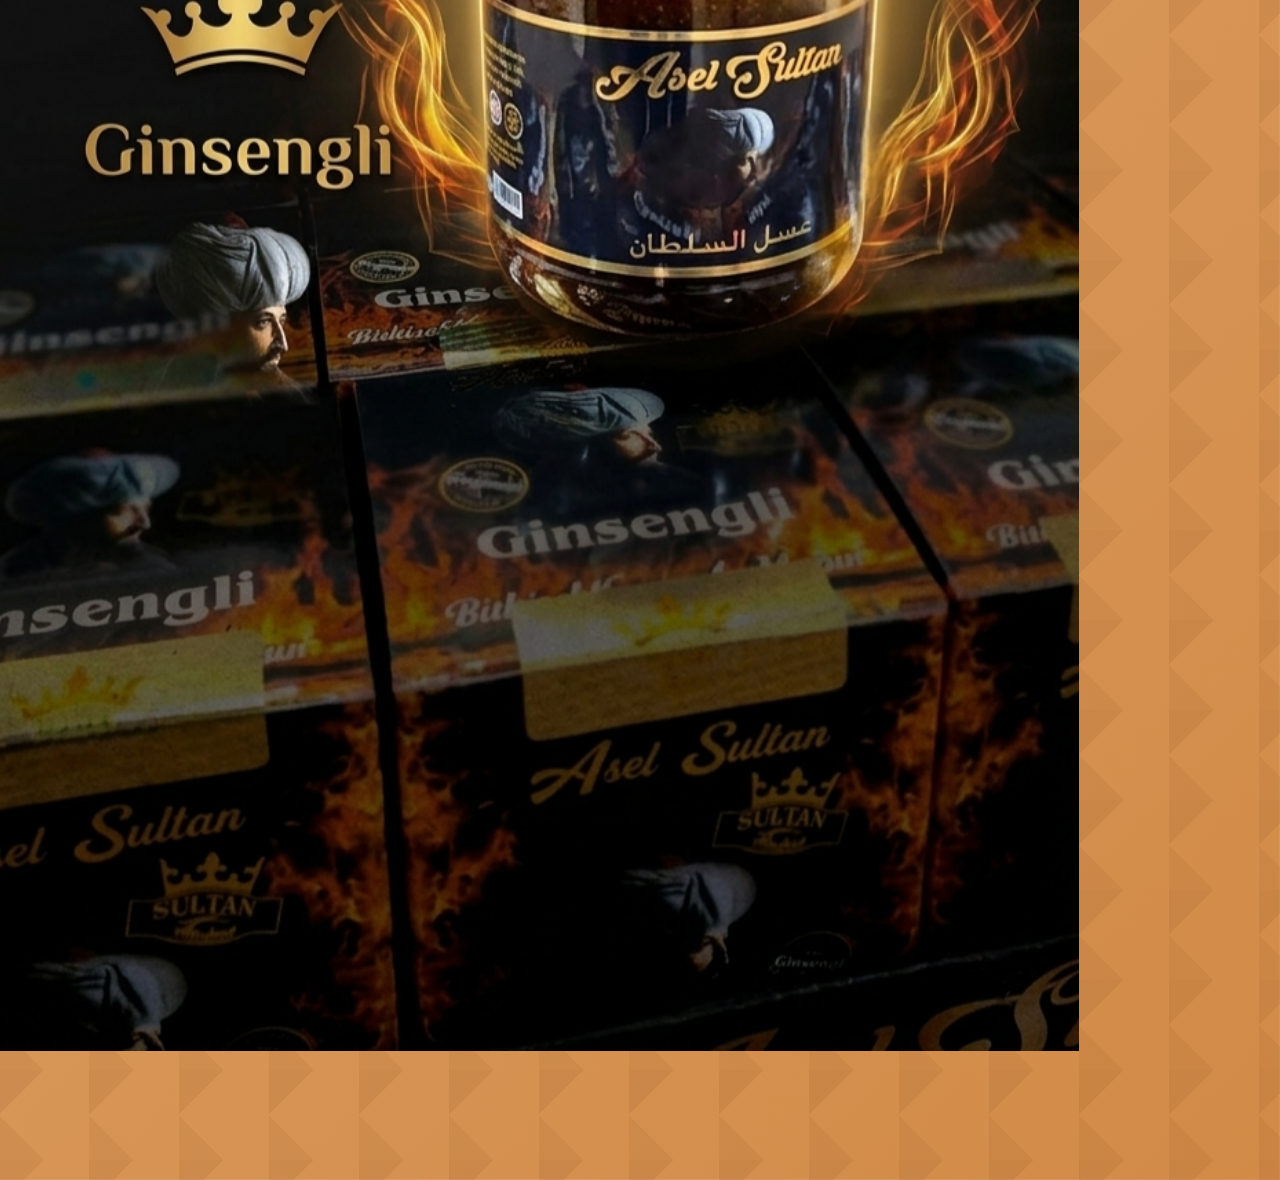
==== commit b6f8a02d: "Add files via upload" ====
--- a/index.html
+++ b/index.html
@@ -7,130 +7,114 @@
 
   <link rel="preconnect" href="https://fonts.googleapis.com">
   <link rel="preconnect" href="https://fonts.gstatic.com" crossorigin>
-  <link href="https://fonts.googleapis.com/css2?family=Cairo:wght@400;600;700;800;900&family=Baloo+Bhaijaan+2:wght@700;800&display=swap" rel="stylesheet">
+  <link href="https://fonts.googleapis.com/css2?family=Cairo:wght@400;600;700;800;900&family=Montserrat:wght@600;700;800;900&display=swap" rel="stylesheet">
   <link rel="stylesheet" href="https://cdnjs.cloudflare.com/ajax/libs/font-awesome/6.5.1/css/all.min.css">
 
   <link rel="stylesheet" href="style.css" />
 </head>
 <body>
-  <main class="page-wrap">
-    <section class="shop-card">
+  <main class="landing">
 
-      <header class="topbar">
-        <a href="#" class="home-logo" aria-label="Asel Sultan">
-          <img src="logo.png" alt="Asel Sultan Logo">
-        </a>
+    <header class="navbar">
+      <a class="logo-box" href="#">
+        <img src="logo.png" alt="Asel Sultan Logo">
+      </a>
 
-        <nav class="menu" aria-label="Navigation">
-          <a href="#" class="active">الرئيسية</a>
-          <a href="#product"><span>New</span>المنتج</a>
-          <a href="#about">الفوائد</a>
-          <a href="#contact">تواصل</a>
-        </nav>
+      <nav class="nav-links">
+        <a href="#">Home</a>
+        <a href="#product">Product</a>
+        <a href="#order">Order</a>
+        <a href="#about">About</a>
+        <a href="#contact">Contact</a>
+      </nav>
+    </header>
 
-        <div class="top-actions">
-          <div class="search">
-            <input type="text" placeholder="Type here" aria-label="Search">
-            <i class="fa-solid fa-magnifying-glass"></i>
+    <section class="hero">
+      <div class="hero-copy">
+        <p class="healthy">HEALTHY</p>
+
+        <h1>
+          PURE <span>HONEY</span>
+        </h1>
+
+        <h2>
+          عسل السلطان
+          <span>Natural Premium Honey</span>
+        </h2>
+
+        <div class="orange-line"></div>
+
+        <p class="description">
+          عسل طبيعي فاخر بمذاق غني وجودة عالية. اطلب الآن عبر واتساب والدفع عند الاستلام.
+        </p>
+
+        <div class="order-panel" id="order">
+          <div class="price-block">
+            <span class="old-price">DH 200</span>
+            <strong id="totalPrice">DH 600</strong>
           </div>
 
-          <a class="profile" href="#contact" aria-label="Contact">
-            <i class="fa-regular fa-user"></i>
-          </a>
+          <div class="qty-control">
+            <button type="button" id="minusBtn">−</button>
+            <span id="qtyValue">4</span>
+            <button type="button" id="plusBtn">+</button>
+          </div>
         </div>
-      </header>
 
-      <div class="hero">
-        <section class="copy">
-          <p class="mini-title">PREMIUM NATURAL HONEY</p>
-
-          <h1>
-            عسل السلطان
-            <span>Asel Sultan</span>
-          </h1>
-
-          <p class="wide-text">TASTE LOCAL PREMIUM HONEY</p>
-
-          <div class="qty-card" id="product">
-            <span>Choose your quantity</span>
-
-            <div class="qty-row">
-              <button class="qty-circle" id="minusBtn" type="button" aria-label="Minus">
-                <i class="fa-solid fa-chevron-down"></i>
-              </button>
-
-              <strong id="qtyValue">4</strong>
-
-              <button class="qty-circle" id="plusBtn" type="button" aria-label="Plus">
-                <i class="fa-solid fa-chevron-up"></i>
-              </button>
-            </div>
-          </div>
-
-          <div class="price-row">
-            <span class="old">DH 200</span>
-            <span class="new" id="totalPrice">DH 600</span>
-          </div>
-
-          <a class="buy-button" id="whatsappBtn" target="_blank" rel="noopener noreferrer">
-            <span class="icon-round">
-              <i class="fa-brands fa-whatsapp"></i>
-            </span>
-            <span>اطلب الآن</span>
-          </a>
-        </section>
-
-        <section class="visual">
-          <div class="main-circle"></div>
-
-          <div class="product-box">
-            <img src="product1.jpg" alt="Asel Sultan honey" class="product-slide active">
-            <img src="product2.jpg" alt="Asel Sultan honey" class="product-slide">
-            <img src="product3.jpg" alt="Asel Sultan honey" class="product-slide">
-          </div>
-
-          <div class="float-label label-top">100% Natural</div>
-          <div class="float-label label-bottom">Royal Taste!</div>
-
-          <div class="thumbs">
-            <button class="thumb active" type="button" data-slide="0">
-              <img src="product1.jpg" alt="Product image 1">
-            </button>
-            <button class="thumb" type="button" data-slide="1">
-              <img src="product2.jpg" alt="Product image 2">
-            </button>
-            <button class="thumb" type="button" data-slide="2">
-              <img src="product3.jpg" alt="Product image 3">
-            </button>
-          </div>
-
-          <a class="continue" href="#about">
-            Continue shopping
-            <i class="fa-solid fa-arrow-left-long"></i>
-          </a>
-        </section>
+        <a class="buy-btn" id="whatsappBtn" target="_blank" rel="noopener noreferrer">
+          <i class="fa-brands fa-whatsapp"></i>
+          BUY NOW
+        </a>
       </div>
 
-      <section class="benefits" id="about">
-        <div>
-          <i class="fa-solid fa-leaf"></i>
-          <strong>100% طبيعي</strong>
+      <div class="hero-art" id="product">
+        <div class="shape shape-big">
+          <img src="product1.jpg" alt="Asel Sultan product" class="slide active">
+          <img src="product2.jpg" alt="Asel Sultan product" class="slide">
+          <img src="product3.jpg" alt="Asel Sultan product" class="slide">
         </div>
-        <div>
-          <i class="fa-solid fa-bolt"></i>
-          <strong>طاقة غنية</strong>
+
+        <div class="shape shape-small">
+          <img src="product1.jpg" alt="Asel Sultan honey">
         </div>
-        <div>
-          <i class="fa-solid fa-gem"></i>
-          <strong>جودة ممتازة</strong>
+
+        <div class="slash slash-1"></div>
+        <div class="slash slash-2"></div>
+        <div class="slash slash-3"></div>
+
+        <div class="thumbs">
+          <button class="thumb active" data-slide="0" type="button">
+            <img src="product1.jpg" alt="Product 1">
+          </button>
+          <button class="thumb" data-slide="1" type="button">
+            <img src="product2.jpg" alt="Product 2">
+          </button>
+          <button class="thumb" data-slide="2" type="button">
+            <img src="product3.jpg" alt="Product 3">
+          </button>
         </div>
-        <div>
-          <i class="fa-solid fa-truck-fast"></i>
-          <strong>توصيل سريع</strong>
-        </div>
-      </section>
+      </div>
+    </section>
 
+    <section class="features" id="about">
+      <article>
+        <i class="fa-solid fa-leaf"></i>
+        <strong>100% طبيعي</strong>
+      </article>
+      <article>
+        <i class="fa-solid fa-bolt"></i>
+        <strong>طاقة غنية</strong>
+      </article>
+      <article>
+        <i class="fa-solid fa-shield-heart"></i>
+        <strong>جودة مضمونة</strong>
+      </article>
+      <article>
+        <i class="fa-solid fa-truck-fast"></i>
+        <strong>توصيل سريع</strong>
+      </article>
     </section>
+
   </main>
 
   <script src="script.js"></script>
--- a/style.css
+++ b/style.css
@@ -1,15 +1,19 @@
 :root{
-  --page1:#eeb188;
-  --page2:#d68a48;
-  --cream:#fff6ec;
-  --cream2:#f8e2c8;
-  --gold:#d29a45;
-  --gold-dark:#8f5217;
-  --brown:#6b3b14;
-  --muted:#bd8658;
-  --green:#18b84f;
-  --green2:#0e9439;
-  --shadow:0 24px 60px rgba(70,35,10,.22);
+  --bg1:#d28a47;
+  --bg2:#f4d3a8;
+  --card:#fff4e7;
+  --soft:#f6e0c4;
+  --soft2:#e9bb78;
+  --peach:#d98c45;
+  --peach2:#efc078;
+  --gold:#c98727;
+  --gold2:#8f5217;
+  --brown:#7a461a;
+  --muted:#be8b5a;
+  --pink:#c87832;
+  --green:#17b84d;
+  --green2:#0e963b;
+  --shadow:0 22px 55px rgba(95,48,18,.18);
 }
 
 *{
@@ -26,42 +30,38 @@
   font-family:"Cairo",sans-serif;
   color:var(--brown);
   background:
-    linear-gradient(135deg,rgba(105,55,18,.08) 25%,transparent 25%) 0 0/80px 80px,
-    linear-gradient(45deg,rgba(105,55,18,.06) 25%,transparent 25%) 0 0/80px 80px,
-    linear-gradient(135deg,var(--page1),var(--page2));
-  overflow-x:hidden;
+    linear-gradient(135deg,rgba(115,58,16,.10) 25%,transparent 25%) 0 0/90px 90px,
+    linear-gradient(45deg,rgba(115,58,16,.08) 25%,transparent 25%) 0 0/90px 90px,
+    linear-gradient(135deg,var(--bg2),var(--bg1));
 }
 
 .page-wrap{
-  width:100%;
   min-height:100vh;
-  display:flex;
-  align-items:center;
-  justify-content:center;
-  padding:22px;
+  display:grid;
+  place-items:center;
+  padding:24px;
 }
 
 .shop-card{
-  width:100%;
-  max-width:1240px;
-  min-height:720px;
+  width:min(1720px,100%);
+  min-height:930px;
   position:relative;
   overflow:hidden;
-  border-radius:22px;
-  background:var(--cream);
+  border-radius:20px;
+  background:#fff6eb;
   box-shadow:var(--shadow);
-  padding:28px 42px 24px;
+  padding:38px 58px 34px;
 }
 
 .shop-card::before{
   content:"";
   position:absolute;
-  inset:-18px;
+  inset:-26px;
   background:
-    linear-gradient(90deg,rgba(255,246,236,.86),rgba(255,246,236,.62)),
+    linear-gradient(90deg,rgba(255,246,235,.86),rgba(255,246,235,.58)),
     url("background.jpg") center/cover no-repeat;
-  filter:blur(9px);
-  transform:scale(1.04);
+  filter:blur(10px);
+  transform:scale(1.03);
   z-index:0;
 }
 
@@ -70,10 +70,10 @@
   position:absolute;
   inset:0;
   background:
-    radial-gradient(circle at 67% 48%,rgba(212,137,65,.34),transparent 30%),
-    linear-gradient(180deg,rgba(255,250,244,.78),rgba(255,238,218,.72));
+    radial-gradient(circle at 66% 46%,rgba(244,169,105,.40),transparent 31%),
+    linear-gradient(180deg,rgba(255,252,247,.82),rgba(255,242,227,.75));
+  z-index:1;
   pointer-events:none;
-  z-index:1;
 }
 
 .topbar,
@@ -87,21 +87,23 @@
   display:grid;
   grid-template-columns:auto 1fr auto;
   align-items:center;
-  gap:24px;
+  gap:28px;
+  position:relative;
+  z-index:10;
 }
 
 .home-logo{
-  width:76px;
-  height:76px;
+  width:92px;
+  height:92px;
   display:grid;
   place-items:center;
-  border-radius:22px;
+  border-radius:24px;
   text-decoration:none;
 }
 
 .home-logo img{
-  width:72px;
-  height:72px;
+  width:82px;
+  height:82px;
   object-fit:contain;
   filter:drop-shadow(0 8px 10px rgba(120,66,22,.12));
 }
@@ -110,49 +112,49 @@
   display:flex;
   align-items:center;
   justify-content:center;
-  gap:34px;
+  gap:44px;
 }
 
 .menu a{
-  color:#b98153;
+  color:#bf8d5f;
   text-decoration:none;
   font-weight:800;
-  font-size:.98rem;
+  font-size:1.04rem;
   position:relative;
 }
 
 .menu a.active{
-  color:var(--gold-dark);
+  color:var(--gold2);
 }
 
 .menu a span{
   position:absolute;
-  top:-22px;
+  top:-24px;
   right:50%;
   transform:translateX(50%);
-  background:#e0a060;
+  background:#ffb58f;
   color:white;
-  font-size:.62rem;
+  font-size:.68rem;
   border-radius:999px;
-  padding:2px 8px;
+  padding:2px 9px;
 }
 
 .top-actions{
   display:flex;
   align-items:center;
-  gap:14px;
+  gap:16px;
 }
 
 .search{
-  width:260px;
-  height:40px;
+  width:330px;
+  height:44px;
   border-radius:999px;
-  background:rgba(255,244,232,.92);
+  background:#f8ede4;
   display:flex;
   align-items:center;
-  padding:0 16px;
-  gap:10px;
-  color:#c58b43;
+  padding:0 18px;
+  gap:12px;
+  color:#d39b52;
 }
 
 .search input{
@@ -166,103 +168,104 @@
 }
 
 .search input::placeholder{
-  color:#bc8f6b;
+  color:#c79b74;
 }
 
 .profile{
-  width:48px;
-  height:48px;
+  width:54px;
+  height:54px;
   border-radius:50%;
   display:grid;
   place-items:center;
   color:white;
-  background:linear-gradient(180deg,#d79a54,#a85d22);
+  background:linear-gradient(180deg,#ffb794,#f2a06f);
   text-decoration:none;
-  font-size:1.25rem;
-  box-shadow:0 12px 22px rgba(145,78,30,.2);
+  font-size:1.4rem;
+  box-shadow:0 12px 22px rgba(238,141,86,.2);
 }
 
 .hero{
-  direction:ltr;
-  display:grid;
-  grid-template-columns:.82fr 1.18fr;
+  display:grid;
+  grid-template-columns:minmax(430px,.82fr) minmax(620px,1.18fr);
   align-items:center;
   gap:20px;
-  min-height:520px;
+  min-height:690px;
 }
 
 .copy{
-  direction:rtl;
-  text-align:left;
-  padding-left:22px;
+  padding-inline-start:38px;
+  position:relative;
+  z-index:4;
 }
 
 .mini-title{
-  margin:0 0 8px;
-  color:#b77e35;
-  font-size:.82rem;
+  margin:0 0 10px;
+  color:#d0a862;
+  font-size:.95rem;
   font-weight:900;
-  letter-spacing:.22em;
-  direction:ltr;
+  letter-spacing:.32em;
 }
 
 h1{
   margin:0;
   font-family:"Baloo Bhaijaan 2","Cairo",sans-serif;
   color:#9a571d;
-  font-size:clamp(3.4rem,5.6vw,6.4rem);
-  line-height:.86;
+  font-size:clamp(4.4rem,8vw,9.6rem);
+  line-height:.82;
   letter-spacing:-.04em;
-  text-shadow:0 8px 18px rgba(255,255,255,.42);
+  text-shadow:0 8px 20px rgba(255,255,255,.45);
 }
 
 h1 span{
   display:block;
-  color:#c98731;
+  color:#d69b45;
   font-size:.55em;
-  margin-top:4px;
+  letter-spacing:0;
+  margin-top:6px;
 }
 
 .wide-text{
-  margin:26px 0 20px;
-  color:#b88b3b;
-  font-size:clamp(.95rem,1.3vw,1.3rem);
-  letter-spacing:.34em;
-  font-weight:700;
+  margin:40px 0 28px;
+  color:#caae64;
+  font-size:clamp(1.1rem,1.6vw,2.1rem);
+  letter-spacing:.42em;
+  font-weight:600;
   direction:ltr;
+  text-align:left;
 }
 
 .qty-card{
-  width:230px;
-  border-radius:16px;
-  background:rgba(255,240,225,.92);
-  padding:14px 18px;
+  width:310px;
+  border-radius:18px;
+  background:#fbefe4;
+  padding:18px 22px;
   box-shadow:0 12px 28px rgba(114,66,27,.08);
-  direction:ltr;
 }
 
 .qty-card > span{
   display:block;
-  color:#b87c4c;
+  color:#c28d5b;
   font-weight:800;
-  font-size:.9rem;
   margin-bottom:8px;
+  direction:ltr;
+  text-align:left;
 }
 
 .qty-row{
   display:flex;
   align-items:center;
-  gap:12px;
+  gap:14px;
+  direction:ltr;
 }
 
 .qty-circle{
-  width:32px;
-  height:32px;
+  width:36px;
+  height:36px;
   border:0;
   border-radius:50%;
   display:grid;
   place-items:center;
-  background:#d89754;
+  background:#f7b68c;
   color:#fff;
   cursor:pointer;
   transition:.2s;
@@ -270,57 +273,57 @@
 
 .qty-circle:hover{
   transform:translateY(-2px);
-  background:#a65f25;
+  background:#dd985d;
 }
 
 #qtyValue{
-  width:40px;
-  height:40px;
+  width:46px;
+  height:46px;
   border-radius:50%;
   display:grid;
   place-items:center;
   background:#fff;
-  color:#c18444;
-  font-size:1.15rem;
+  color:#d79a5d;
+  font-size:1.25rem;
 }
 
 .price-row{
   display:flex;
   align-items:center;
-  gap:14px;
-  margin:18px 0 18px;
+  gap:16px;
+  margin:22px 0 20px;
   direction:ltr;
 }
 
 .price-row .old{
-  color:#a88970;
+  color:#c0a084;
   text-decoration:line-through;
-  text-decoration-color:#d54438;
+  text-decoration-color:#e85d51;
   text-decoration-thickness:3px;
-  font-size:1.1rem;
+  font-size:1.3rem;
   font-weight:900;
 }
 
 .price-row .new{
-  color:var(--gold-dark);
-  font-size:1.9rem;
+  color:var(--gold2);
+  font-size:2.2rem;
   font-weight:900;
 }
 
 .buy-button{
-  min-width:250px;
-  height:72px;
+  min-width:330px;
+  height:98px;
   border-radius:999px;
   display:inline-flex;
   align-items:center;
   justify-content:center;
-  gap:16px;
-  padding:0 24px;
+  gap:24px;
+  padding:0 34px;
   color:white;
   background:linear-gradient(180deg,var(--green),var(--green2));
-  box-shadow:0 22px 38px rgba(23,184,77,.22);
+  box-shadow:0 24px 42px rgba(23,184,77,.23);
   text-decoration:none;
-  font-size:1.18rem;
+  font-size:1.5rem;
   font-weight:900;
   transition:.2s;
 }
@@ -330,44 +333,57 @@
 }
 
 .icon-round{
-  width:50px;
-  height:50px;
+  width:66px;
+  height:66px;
   border-radius:50%;
   background:white;
   color:var(--green);
   display:grid;
   place-items:center;
-  font-size:1.65rem;
+  font-size:2.1rem;
   box-shadow:0 10px 20px rgba(12,96,36,.14);
 }
 
 .visual{
-  min-height:520px;
+  min-height:680px;
   position:relative;
   display:grid;
   place-items:center;
 }
 
 .main-circle{
-  position:relative;
-  width:min(460px,72%);
+  position:absolute;
+  width:min(640px,78%);
   aspect-ratio:1;
   border-radius:50%;
-  overflow:hidden;
   background:
-    linear-gradient(180deg,rgba(255,222,188,.32),rgba(170,92,31,.18)),
+    linear-gradient(180deg,rgba(255,228,198,.38),rgba(211,139,65,.28)),
     url("background.jpg") center/cover no-repeat;
   box-shadow:
-    inset 0 0 70px rgba(255,255,255,.2),
-    0 24px 50px rgba(112,58,18,.18);
+    inset 0 0 90px rgba(255,255,255,.22),
+    0 24px 55px rgba(112,58,18,.14);
+  overflow:hidden;
 }
 
 .main-circle::after{
   content:"";
   position:absolute;
   inset:0;
-  background:linear-gradient(180deg,rgba(255,228,198,.20),rgba(181,94,31,.18));
-  z-index:1;
+  border-radius:50%;
+  background:linear-gradient(180deg,rgba(255,224,190,.38),rgba(205,121,48,.28));
+  backdrop-filter:blur(2px);
+}
+
+.product-box{
+  position:relative;
+  z-index:3;
+  width:min(610px,76%);
+  aspect-ratio:1;
+  height:auto;
+  border-radius:50%;
+  overflow:hidden;
+  background:rgba(255,244,231,.28);
+  box-shadow:0 28px 55px rgba(92,50,18,.18);
 }
 
 .product-slide{
@@ -378,67 +394,67 @@
   object-fit:cover;
   object-position:center;
   opacity:0;
-  transform:scale(1.03);
+  transform:translateY(18px) scale(1.02);
+  filter:saturate(1.06) contrast(1.02);
   transition:.55s ease;
-  z-index:2;
 }
 
 .product-slide.active{
   opacity:1;
-  transform:scale(1);
+  transform:translateY(0) scale(1);
 }
 
 .float-label{
   position:absolute;
   z-index:5;
-  min-width:190px;
-  padding:14px 24px;
+  min-width:250px;
+  padding:20px 34px;
   border-radius:999px;
-  background:rgba(255,255,255,.96);
-  color:#b9813d;
+  background:white;
+  color:#c69a54;
   text-align:center;
-  font-size:1.08rem;
+  font-size:1.42rem;
   font-weight:900;
-  box-shadow:0 18px 30px rgba(76,43,18,.14);
+  box-shadow:0 20px 35px rgba(76,43,18,.16);
   direction:ltr;
 }
 
 .label-top{
-  top:78px;
+  top:96px;
   right:82px;
 }
 
 .label-bottom{
-  bottom:125px;
-  left:42px;
+  bottom:155px;
+  left:22px;
 }
 
 .thumbs{
   position:absolute;
   z-index:6;
-  top:70px;
-  left:8px;
-  display:grid;
-  gap:22px;
+  top:72px;
+  left:12px;
+  display:grid;
+  gap:28px;
 }
 
 .thumb{
-  width:86px;
-  height:86px;
+  width:124px;
+  height:124px;
   padding:0;
   border:4px solid rgba(255,255,255,.82);
   border-radius:50%;
   background:#fff0df;
   overflow:hidden;
   cursor:pointer;
-  box-shadow:0 14px 24px rgba(80,45,18,.14);
+  box-shadow:0 16px 28px rgba(80,45,18,.14);
   transition:.22s;
 }
 
 .thumb:hover,
 .thumb.active{
-  transform:scale(1.06);
-  border-color:#c18438;
+  transform:scale(1.05);
+  border-color:#e0a553;
 }
 
 .thumb img{
@@ -450,12 +466,12 @@
 .continue{
   position:absolute;
   z-index:6;
-  bottom:30px;
-  left:44px;
+  bottom:52px;
+  left:62px;
   display:flex;
   align-items:center;
-  gap:14px;
-  color:#a96324;
+  gap:16px;
+  color:#cb8d4b;
   text-decoration:none;
   font-weight:800;
   direction:ltr;
@@ -464,30 +480,33 @@
 .benefits{
   display:grid;
   grid-template-columns:repeat(4,1fr);
-  gap:14px;
+  gap:16px;
+  margin-top:8px;
+  position:relative;
+  z-index:7;
 }
 
 .benefits div{
-  min-height:66px;
+  min-height:76px;
   border-radius:18px;
-  background:rgba(255,244,234,.88);
+  background:#fff4ea;
   display:flex;
   align-items:center;
   justify-content:center;
-  gap:10px;
-  color:#9a5d22;
+  gap:12px;
+  color:#b87a32;
   font-weight:900;
   box-shadow:0 10px 24px rgba(97,49,13,.06);
 }
 
 .benefits i{
-  color:#bd7b2b;
-  font-size:1.15rem;
-}
-
-@media(max-width:980px){
+  color:#d49a46;
+  font-size:1.25rem;
+}
+
+@media(max-width:1180px){
   .shop-card{
-    padding:22px;
+    padding:26px;
   }
 
   .topbar{
@@ -497,17 +516,24 @@
 
   .menu{
     flex-wrap:wrap;
-    gap:22px;
+    gap:24px;
+  }
+
+  .search{
+    width:min(420px,70vw);
   }
 
   .hero{
     grid-template-columns:1fr;
-    gap:10px;
   }
 
   .copy{
     text-align:center;
-    padding-left:0;
+    padding-inline-start:0;
+  }
+
+  .wide-text{
+    text-align:center;
   }
 
   .qty-card,
@@ -518,38 +544,44 @@
   .price-row{
     justify-content:center;
   }
-
-  .wide-text{
-    text-align:center;
-  }
-}
-
-@media(max-width:640px){
+}
+
+@media(max-width:760px){
   .page-wrap{
     padding:10px;
   }
 
   .shop-card{
-    min-height:auto;
-    padding:16px 12px;
+    padding:18px 14px;
     border-radius:18px;
   }
 
-  .search{
-    width:100%;
+  .home-logo{
+    width:74px;
+    height:74px;
+  }
+
+  .home-logo img{
+    width:68px;
+    height:68px;
   }
 
   .top-actions{
     width:100%;
   }
 
+  .search{
+    flex:1;
+    width:auto;
+  }
+
   h1{
-    font-size:3.5rem;
+    font-size:4.2rem;
   }
 
   .wide-text{
     letter-spacing:.16em;
-    font-size:.88rem;
+    font-size:1rem;
   }
 
   .qty-card,
@@ -558,28 +590,43 @@
     min-width:0;
   }
 
+  .buy-button{
+    height:82px;
+    font-size:1.2rem;
+  }
+
+  .icon-round{
+    width:56px;
+    height:56px;
+  }
+
   .visual{
-    min-height:430px;
+    min-height:470px;
   }
 
   .main-circle{
-    width:82%;
+    width:88%;
+  }
+
+  .product-box{
+    width:86%;
+    height:auto;
   }
 
   .float-label{
-    min-width:130px;
-    padding:10px 14px;
-    font-size:.86rem;
+    min-width:145px;
+    padding:12px 18px;
+    font-size:.98rem;
   }
 
   .label-top{
-    top:40px;
-    right:6px;
+    top:48px;
+    right:8px;
   }
 
   .label-bottom{
-    bottom:95px;
-    left:6px;
+    bottom:92px;
+    left:8px;
   }
 
   .thumbs{
@@ -587,18 +634,18 @@
     display:flex;
     justify-content:center;
     gap:12px;
-    margin-top:12px;
+    margin-top:4px;
   }
 
   .thumb{
-    width:68px;
-    height:68px;
+    width:74px;
+    height:74px;
   }
 
   .continue{
     position:static;
     justify-content:center;
-    margin-top:12px;
+    margin-top:16px;
   }
 
   .benefits{
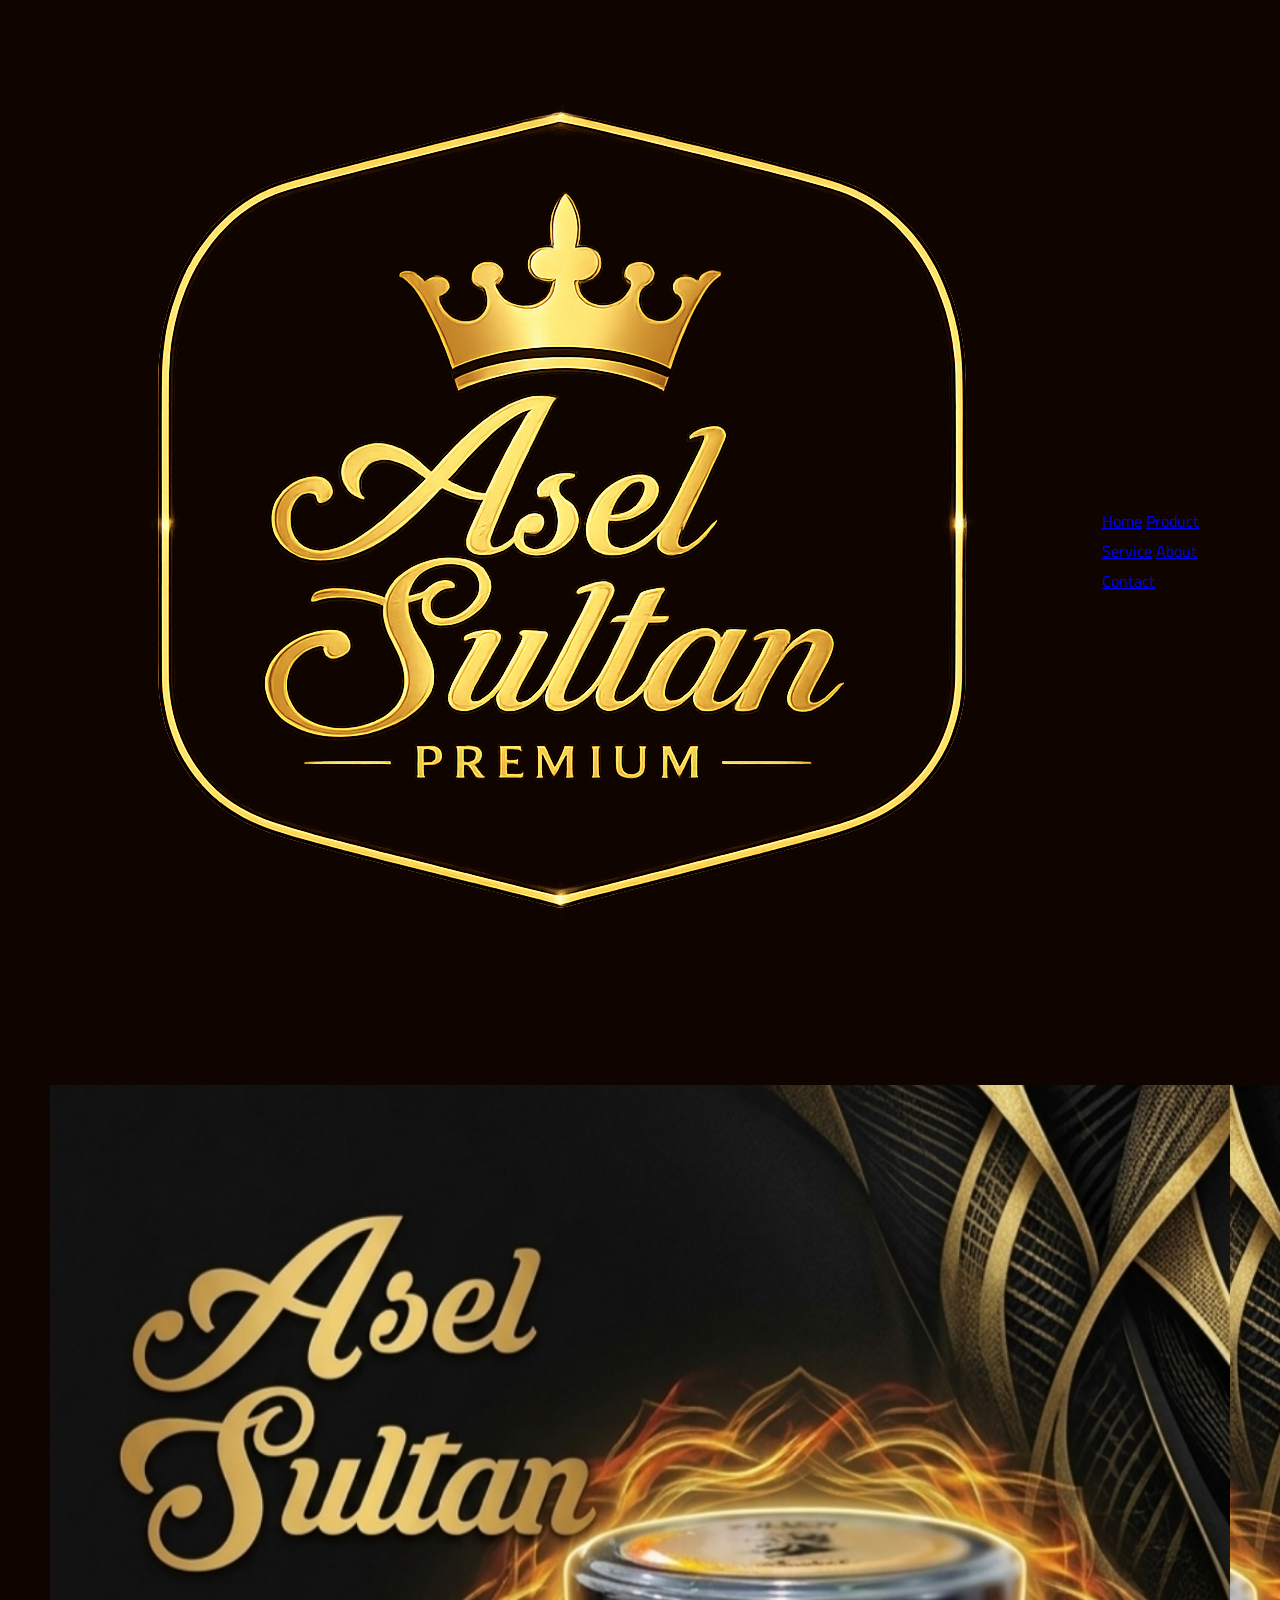
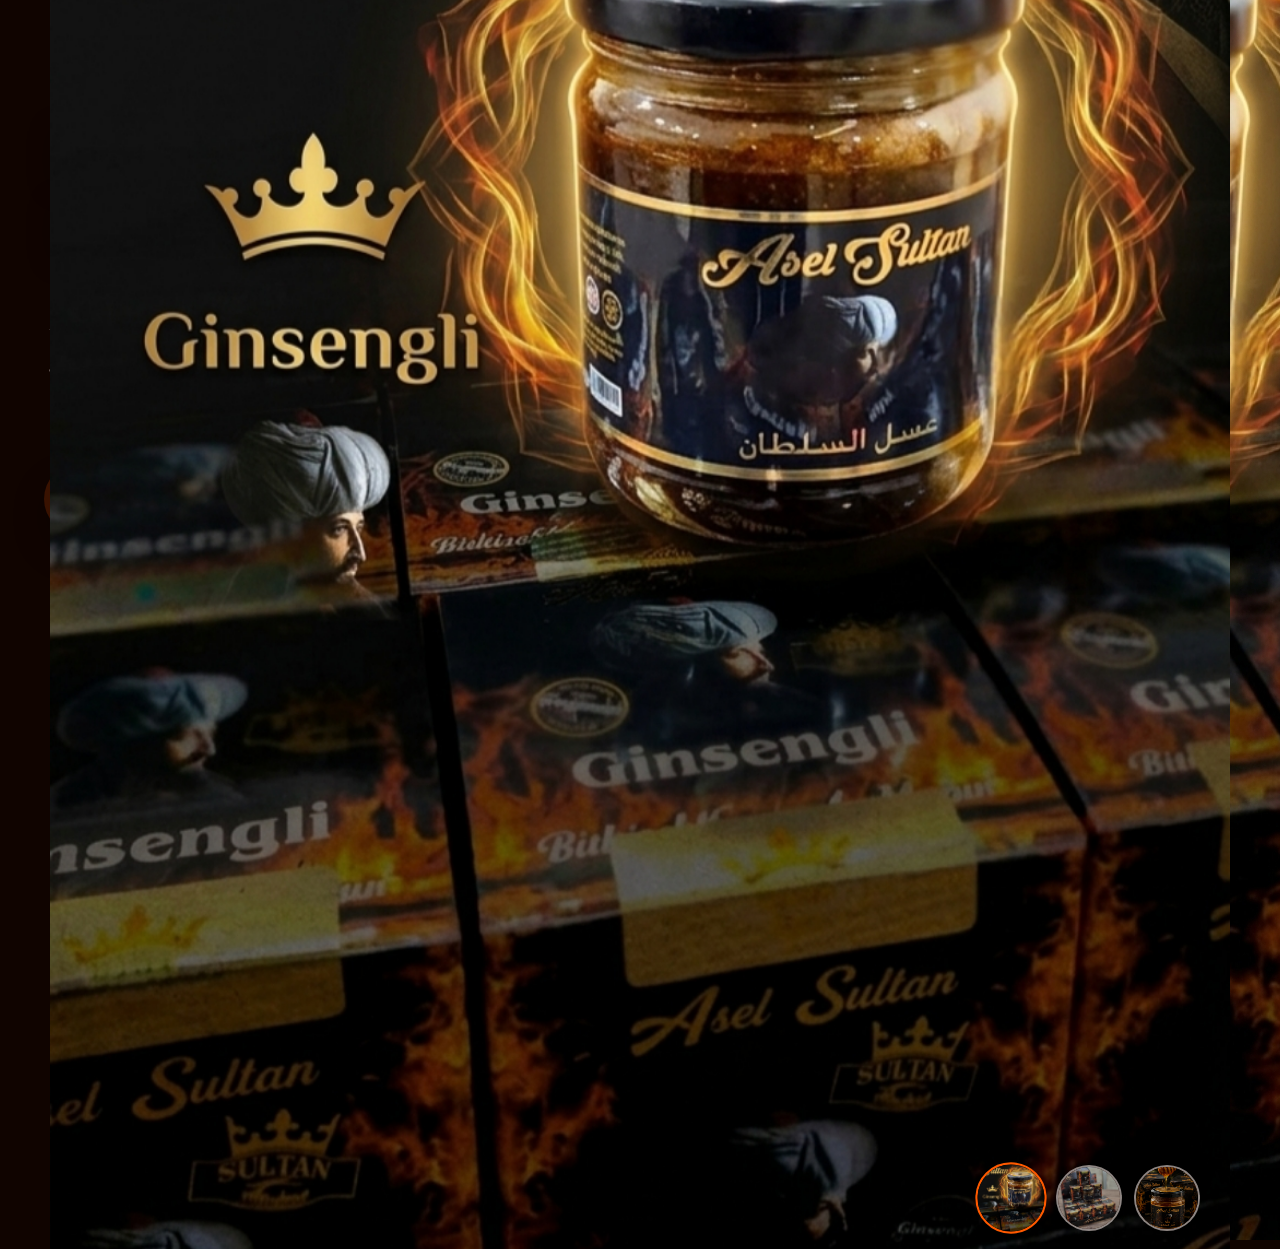
==== commit 252f063a: "Add files via upload" ====
--- a/index.html
+++ b/index.html
@@ -1,120 +1,95 @@
 <!DOCTYPE html>
-<html lang="ar" dir="rtl">
+<html lang="en">
 <head>
   <meta charset="UTF-8" />
   <meta name="viewport" content="width=device-width, initial-scale=1.0" />
-  <title>Asel Sultan | عسل السلطان</title>
+  <title>Asel Sultan | Pure Honey</title>
 
   <link rel="preconnect" href="https://fonts.googleapis.com">
   <link rel="preconnect" href="https://fonts.gstatic.com" crossorigin>
-  <link href="https://fonts.googleapis.com/css2?family=Cairo:wght@400;600;700;800;900&family=Montserrat:wght@600;700;800;900&display=swap" rel="stylesheet">
+  <link href="https://fonts.googleapis.com/css2?family=Cairo:wght@500;700;800;900&family=Montserrat:wght@600;700;800;900&display=swap" rel="stylesheet">
   <link rel="stylesheet" href="https://cdnjs.cloudflare.com/ajax/libs/font-awesome/6.5.1/css/all.min.css">
 
-  <link rel="stylesheet" href="style.css" />
+  <link rel="stylesheet" href="style.css">
 </head>
 <body>
-  <main class="landing">
 
+  <main class="hero-page">
     <header class="navbar">
-      <a class="logo-box" href="#">
+      <a href="#" class="logo">
         <img src="logo.png" alt="Asel Sultan Logo">
       </a>
 
-      <nav class="nav-links">
+      <nav class="menu">
         <a href="#">Home</a>
         <a href="#product">Product</a>
-        <a href="#order">Order</a>
+        <a href="#service">Service</a>
         <a href="#about">About</a>
         <a href="#contact">Contact</a>
       </nav>
     </header>
 
     <section class="hero">
-      <div class="hero-copy">
-        <p class="healthy">HEALTHY</p>
+      <div class="left-content">
+        <div class="healthy">HEALTHY</div>
 
-        <h1>
-          PURE <span>HONEY</span>
-        </h1>
+        <h1>PURE <span>HONEY</span></h1>
 
-        <h2>
-          عسل السلطان
-          <span>Natural Premium Honey</span>
-        </h2>
+        <h2>Natural <span>Asel Sultan</span></h2>
 
-        <div class="orange-line"></div>
+        <div class="underline"></div>
 
         <p class="description">
-          عسل طبيعي فاخر بمذاق غني وجودة عالية. اطلب الآن عبر واتساب والدفع عند الاستلام.
+          عسل السلطان، عسل طبيعي فاخر بمذاق غني وجودة عالية. اطلب الآن عبر واتساب والدفع عند الاستلام.
         </p>
 
-        <div class="order-panel" id="order">
-          <div class="price-block">
+        <div class="buy-area">
+          <a href="#" id="whatsappBtn" class="buy-btn" target="_blank" rel="noopener noreferrer">
+            <i class="fa-brands fa-whatsapp"></i>
+            BUY NOW
+          </a>
+
+          <div class="price-box">
             <span class="old-price">DH 200</span>
             <strong id="totalPrice">DH 600</strong>
           </div>
-
-          <div class="qty-control">
-            <button type="button" id="minusBtn">−</button>
-            <span id="qtyValue">4</span>
-            <button type="button" id="plusBtn">+</button>
-          </div>
         </div>
 
-        <a class="buy-btn" id="whatsappBtn" target="_blank" rel="noopener noreferrer">
-          <i class="fa-brands fa-whatsapp"></i>
-          BUY NOW
-        </a>
+        <div class="qty-box">
+          <button type="button" id="minusBtn">−</button>
+          <span id="qtyValue">4</span>
+          <button type="button" id="plusBtn">+</button>
+        </div>
       </div>
 
-      <div class="hero-art" id="product">
-        <div class="shape shape-big">
-          <img src="product1.jpg" alt="Asel Sultan product" class="slide active">
-          <img src="product2.jpg" alt="Asel Sultan product" class="slide">
-          <img src="product3.jpg" alt="Asel Sultan product" class="slide">
+      <div class="right-content" id="product">
+        <div class="honey-shape">
+          <img src="product1.jpg" class="slide active" alt="Asel Sultan Product 1">
+          <img src="product2.jpg" class="slide" alt="Asel Sultan Product 2">
+          <img src="product3.jpg" class="slide" alt="Asel Sultan Product 3">
         </div>
 
-        <div class="shape shape-small">
-          <img src="product1.jpg" alt="Asel Sultan honey">
+        <div class="top-circle">
+          <img src="product1.jpg" alt="Asel Sultan small product">
         </div>
 
-        <div class="slash slash-1"></div>
-        <div class="slash slash-2"></div>
-        <div class="slash slash-3"></div>
+        <div class="cut-line line-one"></div>
+        <div class="cut-line line-two"></div>
+        <div class="cut-line line-three"></div>
 
         <div class="thumbs">
-          <button class="thumb active" data-slide="0" type="button">
-            <img src="product1.jpg" alt="Product 1">
+          <button class="thumb active" type="button" data-slide="0">
+            <img src="product1.jpg" alt="product 1">
           </button>
-          <button class="thumb" data-slide="1" type="button">
-            <img src="product2.jpg" alt="Product 2">
+          <button class="thumb" type="button" data-slide="1">
+            <img src="product2.jpg" alt="product 2">
           </button>
-          <button class="thumb" data-slide="2" type="button">
-            <img src="product3.jpg" alt="Product 3">
+          <button class="thumb" type="button" data-slide="2">
+            <img src="product3.jpg" alt="product 3">
           </button>
         </div>
       </div>
     </section>
-
-    <section class="features" id="about">
-      <article>
-        <i class="fa-solid fa-leaf"></i>
-        <strong>100% طبيعي</strong>
-      </article>
-      <article>
-        <i class="fa-solid fa-bolt"></i>
-        <strong>طاقة غنية</strong>
-      </article>
-      <article>
-        <i class="fa-solid fa-shield-heart"></i>
-        <strong>جودة مضمونة</strong>
-      </article>
-      <article>
-        <i class="fa-solid fa-truck-fast"></i>
-        <strong>توصيل سريع</strong>
-      </article>
-    </section>
-
   </main>
 
   <script src="script.js"></script>
--- a/style.css
+++ b/style.css
@@ -1,19 +1,14 @@
 :root{
-  --bg1:#d28a47;
-  --bg2:#f4d3a8;
-  --card:#fff4e7;
-  --soft:#f6e0c4;
-  --soft2:#e9bb78;
-  --peach:#d98c45;
-  --peach2:#efc078;
-  --gold:#c98727;
-  --gold2:#8f5217;
-  --brown:#7a461a;
-  --muted:#be8b5a;
-  --pink:#c87832;
-  --green:#17b84d;
-  --green2:#0e963b;
-  --shadow:0 22px 55px rgba(95,48,18,.18);
+  --black:#070301;
+  --dark:#120602;
+  --brown:#3a1304;
+  --orange:#ff5a00;
+  --orange-2:#c93400;
+  --gold:#ffb11f;
+  --honey:#d98213;
+  --white:#ffffff;
+  --muted:#d9c7bd;
+  --green:#18b84f;
 }
 
 *{
@@ -28,433 +23,375 @@
   margin:0;
   min-height:100vh;
   font-family:"Cairo",sans-serif;
-  color:var(--brown);
-  background:
-    linear-gradient(135deg,rgba(115,58,16,.10) 25%,transparent 25%) 0 0/90px 90px,
-    linear-gradient(45deg,rgba(115,58,16,.08) 25%,transparent 25%) 0 0/90px 90px,
-    linear-gradient(135deg,var(--bg2),var(--bg1));
-}
-
-.page-wrap{
+  color:var(--white);
+  background:#100400;
+  overflow-x:hidden;
+}
+
+.landing{
   min-height:100vh;
-  display:grid;
-  place-items:center;
-  padding:24px;
-}
-
-.shop-card{
-  width:min(1720px,100%);
-  min-height:930px;
   position:relative;
   overflow:hidden;
-  border-radius:20px;
-  background:#fff6eb;
-  box-shadow:var(--shadow);
-  padding:38px 58px 34px;
-}
-
-.shop-card::before{
-  content:"";
-  position:absolute;
-  inset:-26px;
   background:
-    linear-gradient(90deg,rgba(255,246,235,.86),rgba(255,246,235,.58)),
+    radial-gradient(circle at 74% 48%, rgba(255,106,0,.22), transparent 22%),
+    radial-gradient(circle at 22% 28%, rgba(255,80,0,.16), transparent 18%),
+    linear-gradient(90deg, rgba(5,2,1,.96) 0%, rgba(20,7,2,.88) 52%, rgba(54,18,3,.78) 100%),
     url("background.jpg") center/cover no-repeat;
-  filter:blur(10px);
-  transform:scale(1.03);
-  z-index:0;
-}
-
-.shop-card::after{
+}
+
+.landing::before{
   content:"";
   position:absolute;
   inset:0;
   background:
-    radial-gradient(circle at 66% 46%,rgba(244,169,105,.40),transparent 31%),
-    linear-gradient(180deg,rgba(255,252,247,.82),rgba(255,242,227,.75));
-  z-index:1;
-  pointer-events:none;
-}
-
-.topbar,
+    linear-gradient(90deg, rgba(0,0,0,.82), rgba(0,0,0,.42), rgba(0,0,0,.2)),
+    radial-gradient(circle at 35% 50%, rgba(0,0,0,.55), transparent 34%);
+  z-index:0;
+}
+
+.landing::after{
+  content:"";
+  position:absolute;
+  inset:auto 0 0 0;
+  height:160px;
+  background:linear-gradient(0deg, rgba(0,0,0,.78), transparent);
+  z-index:0;
+}
+
+.navbar,
 .hero,
-.benefits{
+.features{
   position:relative;
-  z-index:3;
-}
-
-.topbar{
+  z-index:2;
+}
+
+.navbar{
+  width:min(1180px, calc(100% - 44px));
+  margin:0 auto;
+  padding:34px 0 18px;
+  display:flex;
+  align-items:center;
+  justify-content:space-between;
+  gap:28px;
+  direction:ltr;
+}
+
+.logo-box{
+  width:150px;
+  height:58px;
+  display:flex;
+  align-items:center;
+  justify-content:center;
+  padding:7px 14px;
+  border-radius:10px;
+  background:rgba(255,255,255,.94);
+  box-shadow:0 10px 28px rgba(0,0,0,.22);
+}
+
+.logo-box img{
+  width:100%;
+  height:100%;
+  object-fit:contain;
+}
+
+.nav-links{
+  display:flex;
+  align-items:center;
+  gap:52px;
+}
+
+.nav-links a{
+  color:#f7ebe5;
+  text-decoration:none;
+  font-size:1.05rem;
+  font-family:"Montserrat",sans-serif;
+  font-weight:700;
+  text-shadow:0 4px 16px rgba(0,0,0,.45);
+  transition:.2s;
+}
+
+.nav-links a:hover{
+  color:var(--orange);
+}
+
+.hero{
+  width:min(1180px, calc(100% - 44px));
+  margin:0 auto;
+  min-height:640px;
   display:grid;
-  grid-template-columns:auto 1fr auto;
-  align-items:center;
-  gap:28px;
-  position:relative;
-  z-index:10;
-}
-
-.home-logo{
-  width:92px;
-  height:92px;
-  display:grid;
-  place-items:center;
-  border-radius:24px;
-  text-decoration:none;
-}
-
-.home-logo img{
-  width:82px;
-  height:82px;
-  object-fit:contain;
-  filter:drop-shadow(0 8px 10px rgba(120,66,22,.12));
-}
-
-.menu{
-  display:flex;
-  align-items:center;
-  justify-content:center;
-  gap:44px;
-}
-
-.menu a{
-  color:#bf8d5f;
-  text-decoration:none;
+  grid-template-columns:.95fr 1.05fr;
+  align-items:center;
+  gap:30px;
+  direction:ltr;
+}
+
+.hero-copy{
+  direction:ltr;
+  padding:44px 0 40px;
+}
+
+.healthy{
+  margin:0 0 8px;
+  font-family:"Montserrat",sans-serif;
+  font-size:1.65rem;
+  letter-spacing:.48em;
   font-weight:800;
-  font-size:1.04rem;
-  position:relative;
-}
-
-.menu a.active{
-  color:var(--gold2);
-}
-
-.menu a span{
-  position:absolute;
-  top:-24px;
-  right:50%;
-  transform:translateX(50%);
-  background:#ffb58f;
+}
+
+h1{
+  margin:0;
+  font-family:"Montserrat",sans-serif;
+  font-size:clamp(3.4rem,6.2vw,6.8rem);
+  line-height:.92;
+  font-weight:900;
+  letter-spacing:-.05em;
+  text-transform:uppercase;
+  color:#fff;
+  text-shadow:0 12px 26px rgba(0,0,0,.4);
+}
+
+h1 span{
+  color:var(--orange);
+}
+
+h2{
+  margin:8px 0 10px;
+  font-size:clamp(1.8rem,3vw,3.3rem);
+  line-height:1.1;
+  color:#fff;
+  font-weight:900;
+  direction:rtl;
+  text-align:left;
+}
+
+h2 span{
+  display:block;
+  margin-top:4px;
+  font-family:"Montserrat",sans-serif;
+  direction:ltr;
+  color:#fff;
+  font-size:.62em;
+  font-weight:800;
+}
+
+.orange-line{
+  width:420px;
+  max-width:90%;
+  height:5px;
+  background:linear-gradient(90deg,var(--orange),transparent);
+  margin:18px 0 26px;
+}
+
+.description{
+  max-width:510px;
+  margin:0 0 28px;
+  color:#f1e3dc;
+  font-size:1.12rem;
+  line-height:1.8;
+  font-weight:700;
+  direction:rtl;
+  text-align:left;
+}
+
+.order-panel{
+  width:min(430px,100%);
+  display:flex;
+  align-items:center;
+  justify-content:space-between;
+  gap:18px;
+  padding:14px 16px;
+  margin-bottom:22px;
+  border:1px solid rgba(255,90,0,.28);
+  border-radius:16px;
+  background:rgba(0,0,0,.34);
+  backdrop-filter:blur(8px);
+}
+
+.price-block{
+  display:flex;
+  flex-direction:column;
+  gap:2px;
+}
+
+.old-price{
+  color:#d9b9a6;
+  font-weight:900;
+  text-decoration:line-through;
+  text-decoration-color:#ff3b00;
+  text-decoration-thickness:3px;
+}
+
+#totalPrice{
+  color:var(--gold);
+  font-family:"Montserrat",sans-serif;
+  font-size:2rem;
+  line-height:1;
+}
+
+.qty-control{
+  display:flex;
+  align-items:center;
+  gap:10px;
+}
+
+.qty-control button{
+  width:34px;
+  height:34px;
+  border:0;
+  border-radius:50%;
   color:white;
-  font-size:.68rem;
-  border-radius:999px;
-  padding:2px 9px;
-}
-
-.top-actions{
-  display:flex;
-  align-items:center;
-  gap:16px;
-}
-
-.search{
-  width:330px;
-  height:44px;
-  border-radius:999px;
-  background:#f8ede4;
-  display:flex;
-  align-items:center;
-  padding:0 18px;
-  gap:12px;
-  color:#d39b52;
-}
-
-.search input{
-  width:100%;
-  border:0;
-  outline:0;
-  background:transparent;
-  color:var(--brown);
-  font-family:inherit;
-  direction:ltr;
-}
-
-.search input::placeholder{
-  color:#c79b74;
-}
-
-.profile{
-  width:54px;
-  height:54px;
+  background:linear-gradient(180deg,var(--orange),var(--orange-2));
+  font-size:1.25rem;
+  font-weight:900;
+  cursor:pointer;
+}
+
+#qtyValue{
+  width:42px;
+  height:42px;
   border-radius:50%;
   display:grid;
   place-items:center;
-  color:white;
-  background:linear-gradient(180deg,#ffb794,#f2a06f);
-  text-decoration:none;
-  font-size:1.4rem;
-  box-shadow:0 12px 22px rgba(238,141,86,.2);
-}
-
-.hero{
-  display:grid;
-  grid-template-columns:minmax(430px,.82fr) minmax(620px,1.18fr);
-  align-items:center;
-  gap:20px;
-  min-height:690px;
-}
-
-.copy{
-  padding-inline-start:38px;
-  position:relative;
-  z-index:4;
-}
-
-.mini-title{
-  margin:0 0 10px;
-  color:#d0a862;
-  font-size:.95rem;
-  font-weight:900;
-  letter-spacing:.32em;
-}
-
-h1{
-  margin:0;
-  font-family:"Baloo Bhaijaan 2","Cairo",sans-serif;
-  color:#9a571d;
-  font-size:clamp(4.4rem,8vw,9.6rem);
-  line-height:.82;
-  letter-spacing:-.04em;
-  text-shadow:0 8px 20px rgba(255,255,255,.45);
-}
-
-h1 span{
-  display:block;
-  color:#d69b45;
-  font-size:.55em;
-  letter-spacing:0;
-  margin-top:6px;
-}
-
-.wide-text{
-  margin:40px 0 28px;
-  color:#caae64;
-  font-size:clamp(1.1rem,1.6vw,2.1rem);
-  letter-spacing:.42em;
-  font-weight:600;
-  direction:ltr;
-  text-align:left;
-}
-
-.qty-card{
-  width:310px;
-  border-radius:18px;
-  background:#fbefe4;
-  padding:18px 22px;
-  box-shadow:0 12px 28px rgba(114,66,27,.08);
-}
-
-.qty-card > span{
-  display:block;
-  color:#c28d5b;
-  font-weight:800;
-  margin-bottom:8px;
-  direction:ltr;
-  text-align:left;
-}
-
-.qty-row{
-  display:flex;
-  align-items:center;
-  gap:14px;
-  direction:ltr;
-}
-
-.qty-circle{
-  width:36px;
-  height:36px;
-  border:0;
-  border-radius:50%;
-  display:grid;
-  place-items:center;
-  background:#f7b68c;
   color:#fff;
-  cursor:pointer;
-  transition:.2s;
-}
-
-.qty-circle:hover{
-  transform:translateY(-2px);
-  background:#dd985d;
-}
-
-#qtyValue{
-  width:46px;
-  height:46px;
-  border-radius:50%;
-  display:grid;
-  place-items:center;
-  background:#fff;
-  color:#d79a5d;
-  font-size:1.25rem;
-}
-
-.price-row{
-  display:flex;
-  align-items:center;
-  gap:16px;
-  margin:22px 0 20px;
-  direction:ltr;
-}
-
-.price-row .old{
-  color:#c0a084;
-  text-decoration:line-through;
-  text-decoration-color:#e85d51;
-  text-decoration-thickness:3px;
-  font-size:1.3rem;
-  font-weight:900;
-}
-
-.price-row .new{
-  color:var(--gold2);
-  font-size:2.2rem;
-  font-weight:900;
-}
-
-.buy-button{
-  min-width:330px;
-  height:98px;
+  background:rgba(255,255,255,.12);
+  border:1px solid rgba(255,255,255,.2);
+  font-family:"Montserrat",sans-serif;
+  font-weight:900;
+}
+
+.buy-btn{
+  width:max-content;
+  min-width:190px;
+  height:58px;
   border-radius:999px;
   display:inline-flex;
   align-items:center;
   justify-content:center;
-  gap:24px;
-  padding:0 34px;
+  gap:12px;
+  padding:0 28px;
   color:white;
-  background:linear-gradient(180deg,var(--green),var(--green2));
-  box-shadow:0 24px 42px rgba(23,184,77,.23);
   text-decoration:none;
+  font-family:"Montserrat",sans-serif;
+  font-size:1.25rem;
+  font-weight:900;
+  background:linear-gradient(180deg,var(--orange),#a72b00);
+  box-shadow:0 0 0 6px rgba(255,90,0,.18), 0 18px 36px rgba(0,0,0,.42);
+  transition:.2s;
+}
+
+.buy-btn i{
+  color:#35e66e;
   font-size:1.5rem;
-  font-weight:900;
-  transition:.2s;
-}
-
-.buy-button:hover{
+}
+
+.buy-btn:hover{
   transform:translateY(-3px);
-}
-
-.icon-round{
-  width:66px;
-  height:66px;
+  box-shadow:0 0 0 8px rgba(255,90,0,.22), 0 26px 44px rgba(0,0,0,.5);
+}
+
+.hero-art{
+  position:relative;
+  min-height:570px;
+}
+
+.shape{
+  position:absolute;
+  overflow:hidden;
+  box-shadow:0 28px 55px rgba(0,0,0,.46);
+  background:#2b0d02;
+}
+
+.shape-big{
+  width:min(560px,86%);
+  height:430px;
+  right:0;
+  top:78px;
+  border-radius:48% 0 0 48% / 50% 0 0 50%;
+  clip-path:ellipse(62% 50% at 62% 50%);
+}
+
+.shape-small{
+  width:210px;
+  height:210px;
+  right:138px;
+  top:22px;
   border-radius:50%;
-  background:white;
-  color:var(--green);
-  display:grid;
-  place-items:center;
-  font-size:2.1rem;
-  box-shadow:0 10px 20px rgba(12,96,36,.14);
-}
-
-.visual{
-  min-height:680px;
-  position:relative;
-  display:grid;
-  place-items:center;
-}
-
-.main-circle{
-  position:absolute;
-  width:min(640px,78%);
-  aspect-ratio:1;
-  border-radius:50%;
-  background:
-    linear-gradient(180deg,rgba(255,228,198,.38),rgba(211,139,65,.28)),
-    url("background.jpg") center/cover no-repeat;
-  box-shadow:
-    inset 0 0 90px rgba(255,255,255,.22),
-    0 24px 55px rgba(112,58,18,.14);
-  overflow:hidden;
-}
-
-.main-circle::after{
-  content:"";
-  position:absolute;
-  inset:0;
-  border-radius:50%;
-  background:linear-gradient(180deg,rgba(255,224,190,.38),rgba(205,121,48,.28));
-  backdrop-filter:blur(2px);
-}
-
-.product-box{
-  position:relative;
-  z-index:3;
-  width:min(610px,76%);
-  aspect-ratio:1;
-  height:auto;
-  border-radius:50%;
-  overflow:hidden;
-  background:rgba(255,244,231,.28);
-  box-shadow:0 28px 55px rgba(92,50,18,.18);
-}
-
-.product-slide{
-  position:absolute;
-  inset:0;
+  clip-path:circle(50% at 50% 50%);
+  z-index:4;
+  border:4px solid rgba(255,255,255,.08);
+}
+
+.shape img,
+.slide{
   width:100%;
   height:100%;
   object-fit:cover;
-  object-position:center;
+}
+
+.slide{
+  position:absolute;
+  inset:0;
   opacity:0;
-  transform:translateY(18px) scale(1.02);
-  filter:saturate(1.06) contrast(1.02);
   transition:.55s ease;
 }
 
-.product-slide.active{
+.slide.active{
   opacity:1;
-  transform:translateY(0) scale(1);
-}
-
-.float-label{
+}
+
+.slash{
   position:absolute;
-  z-index:5;
-  min-width:250px;
-  padding:20px 34px;
+  width:470px;
+  height:20px;
+  right:18px;
+  background:linear-gradient(90deg,rgba(0,0,0,.65),rgba(255,92,0,.18));
   border-radius:999px;
-  background:white;
-  color:#c69a54;
-  text-align:center;
-  font-size:1.42rem;
-  font-weight:900;
-  box-shadow:0 20px 35px rgba(76,43,18,.16);
-  direction:ltr;
-}
-
-.label-top{
-  top:96px;
-  right:82px;
-}
-
-.label-bottom{
-  bottom:155px;
-  left:22px;
+  transform:rotate(-28deg);
+  z-index:6;
+  box-shadow:0 8px 20px rgba(0,0,0,.32);
+}
+
+.slash-1{
+  top:140px;
+}
+
+.slash-2{
+  top:292px;
+  right:0;
+}
+
+.slash-3{
+  top:430px;
+  right:-28px;
 }
 
 .thumbs{
   position:absolute;
-  z-index:6;
-  top:72px;
-  left:12px;
-  display:grid;
-  gap:28px;
+  right:30px;
+  bottom:18px;
+  display:flex;
+  gap:12px;
+  z-index:8;
 }
 
 .thumb{
-  width:124px;
-  height:124px;
+  width:66px;
+  height:66px;
   padding:0;
-  border:4px solid rgba(255,255,255,.82);
+  border:2px solid rgba(255,255,255,.65);
   border-radius:50%;
-  background:#fff0df;
   overflow:hidden;
+  background:#2b0d02;
   cursor:pointer;
-  box-shadow:0 16px 28px rgba(80,45,18,.14);
-  transition:.22s;
-}
-
-.thumb:hover,
-.thumb.active{
-  transform:scale(1.05);
-  border-color:#e0a553;
+  opacity:.78;
+  transition:.2s;
+}
+
+.thumb.active,
+.thumb:hover{
+  opacity:1;
+  transform:scale(1.08);
+  border-color:var(--orange);
 }
 
 .thumb img{
@@ -463,192 +400,165 @@
   object-fit:cover;
 }
 
-.continue{
-  position:absolute;
-  z-index:6;
-  bottom:52px;
-  left:62px;
-  display:flex;
-  align-items:center;
-  gap:16px;
-  color:#cb8d4b;
-  text-decoration:none;
-  font-weight:800;
-  direction:ltr;
-}
-
-.benefits{
+.features{
+  width:min(1180px, calc(100% - 44px));
+  margin:0 auto 26px;
   display:grid;
   grid-template-columns:repeat(4,1fr);
-  gap:16px;
-  margin-top:8px;
-  position:relative;
-  z-index:7;
-}
-
-.benefits div{
-  min-height:76px;
-  border-radius:18px;
-  background:#fff4ea;
+  gap:14px;
+}
+
+.features article{
+  min-height:80px;
   display:flex;
   align-items:center;
   justify-content:center;
   gap:12px;
-  color:#b87a32;
-  font-weight:900;
-  box-shadow:0 10px 24px rgba(97,49,13,.06);
-}
-
-.benefits i{
-  color:#d49a46;
-  font-size:1.25rem;
-}
-
-@media(max-width:1180px){
-  .shop-card{
-    padding:26px;
-  }
-
-  .topbar{
-    grid-template-columns:1fr;
-    justify-items:center;
-  }
-
-  .menu{
+  border-radius:14px;
+  color:#fff;
+  background:rgba(0,0,0,.34);
+  border:1px solid rgba(255,90,0,.18);
+  backdrop-filter:blur(8px);
+  font-weight:900;
+}
+
+.features i{
+  color:var(--orange);
+  font-size:1.35rem;
+}
+
+@media(max-width:980px){
+  .navbar{
+    flex-direction:column;
+    padding-top:24px;
+  }
+
+  .nav-links{
+    gap:24px;
     flex-wrap:wrap;
-    gap:24px;
-  }
-
-  .search{
-    width:min(420px,70vw);
+    justify-content:center;
   }
 
   .hero{
     grid-template-columns:1fr;
-  }
-
-  .copy{
+    gap:0;
+  }
+
+  .hero-copy{
     text-align:center;
-    padding-inline-start:0;
-  }
-
-  .wide-text{
+    display:flex;
+    flex-direction:column;
+    align-items:center;
+  }
+
+  h2,
+  .description{
     text-align:center;
   }
 
-  .qty-card,
-  .buy-button{
-    margin-inline:auto;
-  }
-
-  .price-row{
-    justify-content:center;
-  }
-}
-
-@media(max-width:760px){
-  .page-wrap{
-    padding:10px;
-  }
-
-  .shop-card{
-    padding:18px 14px;
-    border-radius:18px;
-  }
-
-  .home-logo{
-    width:74px;
-    height:74px;
-  }
-
-  .home-logo img{
-    width:68px;
-    height:68px;
-  }
-
-  .top-actions{
+  .orange-line{
+    background:linear-gradient(90deg,transparent,var(--orange),transparent);
+  }
+
+  .hero-art{
     width:100%;
-  }
-
-  .search{
-    flex:1;
-    width:auto;
+    min-height:500px;
+  }
+
+  .shape-big{
+    left:50%;
+    right:auto;
+    transform:translateX(-50%);
+  }
+
+  .shape-small{
+    right:50%;
+    transform:translateX(40%);
+  }
+
+  .slash{
+    left:50%;
+    right:auto;
+    transform:translateX(-50%) rotate(-28deg);
+  }
+
+  .thumbs{
+    right:50%;
+    transform:translateX(50%);
+  }
+
+  .features{
+    grid-template-columns:repeat(2,1fr);
+  }
+}
+
+@media(max-width:620px){
+  .navbar,
+  .hero,
+  .features{
+    width:calc(100% - 24px);
+  }
+
+  .nav-links{
+    gap:16px;
+  }
+
+  .nav-links a{
+    font-size:.9rem;
+  }
+
+  .logo-box{
+    width:132px;
+  }
+
+  .healthy{
+    font-size:1.05rem;
+    letter-spacing:.38em;
   }
 
   h1{
-    font-size:4.2rem;
-  }
-
-  .wide-text{
-    letter-spacing:.16em;
-    font-size:1rem;
-  }
-
-  .qty-card,
-  .buy-button{
-    width:100%;
-    min-width:0;
-  }
-
-  .buy-button{
-    height:82px;
-    font-size:1.2rem;
-  }
-
-  .icon-round{
-    width:56px;
-    height:56px;
-  }
-
-  .visual{
-    min-height:470px;
-  }
-
-  .main-circle{
-    width:88%;
-  }
-
-  .product-box{
-    width:86%;
-    height:auto;
-  }
-
-  .float-label{
-    min-width:145px;
-    padding:12px 18px;
-    font-size:.98rem;
-  }
-
-  .label-top{
-    top:48px;
-    right:8px;
-  }
-
-  .label-bottom{
-    bottom:92px;
-    left:8px;
-  }
-
-  .thumbs{
-    position:static;
-    display:flex;
-    justify-content:center;
-    gap:12px;
-    margin-top:4px;
-  }
+    font-size:3rem;
+  }
+
+  h2{
+    font-size:1.65rem;
+  }
+
+  .order-panel{
+    flex-direction:column;
+  }
+
+  .hero-art{
+    min-height:400px;
+  }
+
+  .shape-big{
+    width:96%;
+    height:310px;
+    top:64px;
+  }
+
+  .shape-small{
+    width:140px;
+    height:140px;
+    top:12px;
+  }
+
+  .slash{
+    width:320px;
+    height:14px;
+  }
+
+  .slash-1{top:118px;}
+  .slash-2{top:228px;}
+  .slash-3{top:330px;}
 
   .thumb{
-    width:74px;
-    height:74px;
-  }
-
-  .continue{
-    position:static;
-    justify-content:center;
-    margin-top:16px;
-  }
-
-  .benefits{
-    grid-template-columns:1fr 1fr;
-  }
-}
+    width:52px;
+    height:52px;
+  }
+
+  .features{
+    grid-template-columns:1fr;
+  }
+}
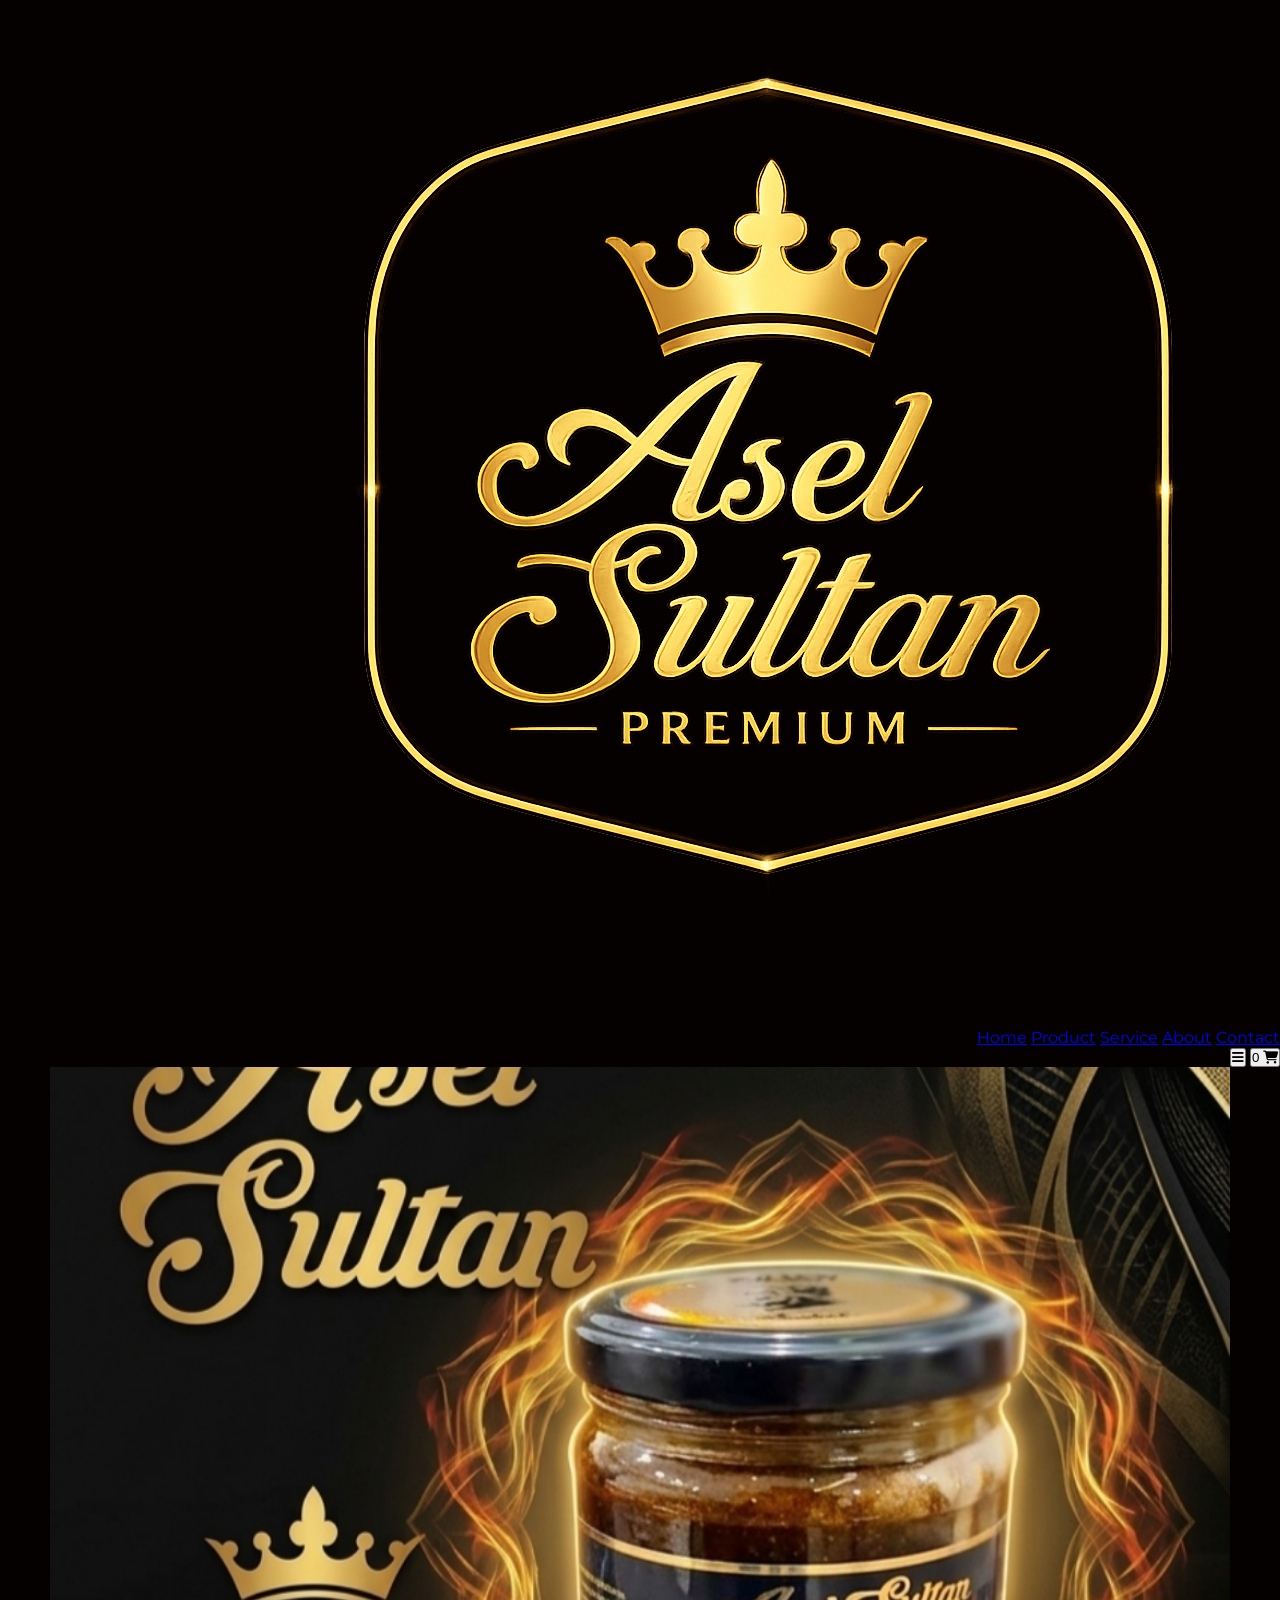
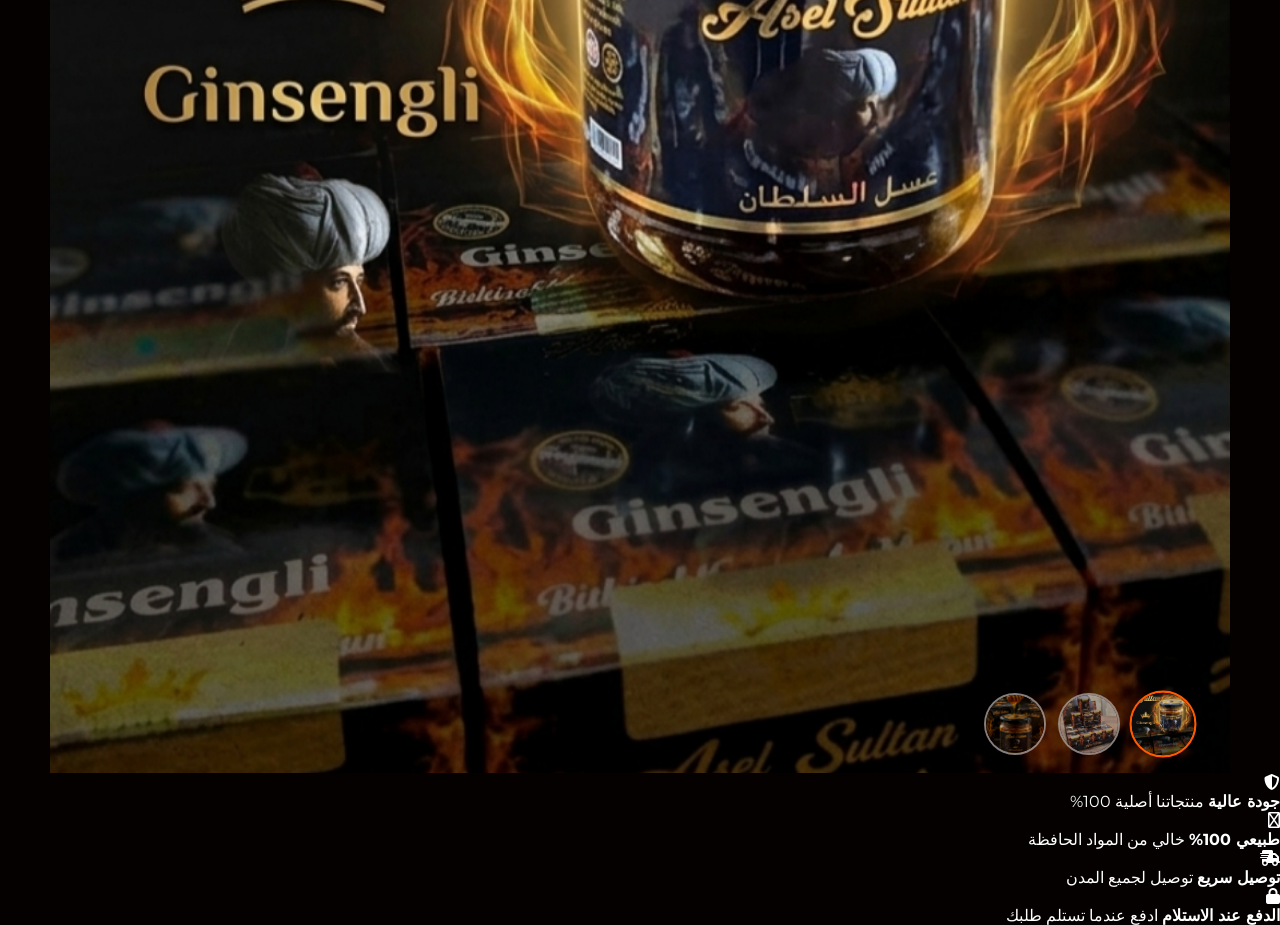
==== commit 3fd813b2: "Add files via upload" ====
--- a/index.html
+++ b/index.html
@@ -1,95 +1,142 @@
 <!DOCTYPE html>
-<html lang="en">
+<html lang="ar" dir="rtl">
 <head>
   <meta charset="UTF-8" />
   <meta name="viewport" content="width=device-width, initial-scale=1.0" />
-  <title>Asel Sultan | Pure Honey</title>
+  <title>Asel Sultan | عسل السلطان</title>
 
   <link rel="preconnect" href="https://fonts.googleapis.com">
   <link rel="preconnect" href="https://fonts.gstatic.com" crossorigin>
-  <link href="https://fonts.googleapis.com/css2?family=Cairo:wght@500;700;800;900&family=Montserrat:wght@600;700;800;900&display=swap" rel="stylesheet">
+  <link href="https://fonts.googleapis.com/css2?family=Cairo:wght@400;600;700;800;900&family=Montserrat:wght@600;700;800;900&display=swap" rel="stylesheet">
   <link rel="stylesheet" href="https://cdnjs.cloudflare.com/ajax/libs/font-awesome/6.5.1/css/all.min.css">
 
   <link rel="stylesheet" href="style.css">
 </head>
 <body>
+  <main class="site">
 
-  <main class="hero-page">
-    <header class="navbar">
-      <a href="#" class="logo">
+    <header class="header">
+      <a href="#" class="logo-wrap" aria-label="Asel Sultan">
         <img src="logo.png" alt="Asel Sultan Logo">
       </a>
 
-      <nav class="menu">
-        <a href="#">Home</a>
+      <nav class="nav">
+        <a href="#" class="active">Home</a>
         <a href="#product">Product</a>
         <a href="#service">Service</a>
         <a href="#about">About</a>
         <a href="#contact">Contact</a>
       </nav>
+
+      <div class="header-icons">
+        <button type="button" class="cart-btn" aria-label="Cart">
+          <i class="fa-solid fa-cart-shopping"></i>
+          <span>0</span>
+        </button>
+
+        <button type="button" class="menu-btn" aria-label="Menu">
+          <i class="fa-solid fa-bars"></i>
+        </button>
+      </div>
     </header>
 
     <section class="hero">
-      <div class="left-content">
-        <div class="healthy">HEALTHY</div>
+      <div class="ornament"></div>
+
+      <div class="content">
+        <p class="label">HEALTHY</p>
 
         <h1>PURE <span>HONEY</span></h1>
 
-        <h2>Natural <span>Asel Sultan</span></h2>
+        <h2>Natural Asel Sultan</h2>
 
-        <div class="underline"></div>
+        <div class="title-line"></div>
 
-        <p class="description">
-          عسل السلطان، عسل طبيعي فاخر بمذاق غني وجودة عالية. اطلب الآن عبر واتساب والدفع عند الاستلام.
+        <p class="desc">
+          عسل السلطان، عسل طبيعي فاخر بمذاق غني وجودة عالية.
+          اطلب الآن عبر واتساب والدفع عند الاستلام.
         </p>
 
-        <div class="buy-area">
+        <div class="order-row">
           <a href="#" id="whatsappBtn" class="buy-btn" target="_blank" rel="noopener noreferrer">
             <i class="fa-brands fa-whatsapp"></i>
-            BUY NOW
+            <span>BUY NOW</span>
           </a>
 
-          <div class="price-box">
-            <span class="old-price">DH 200</span>
+          <div class="price">
+            <span>DH 300</span>
             <strong id="totalPrice">DH 600</strong>
           </div>
         </div>
 
-        <div class="qty-box">
-          <button type="button" id="minusBtn">−</button>
-          <span id="qtyValue">4</span>
-          <button type="button" id="plusBtn">+</button>
+        <div class="quantity">
+          <button id="minusBtn" type="button">−</button>
+          <strong id="qtyValue">4</strong>
+          <button id="plusBtn" type="button">+</button>
         </div>
       </div>
 
-      <div class="right-content" id="product">
-        <div class="honey-shape">
-          <img src="product1.jpg" class="slide active" alt="Asel Sultan Product 1">
-          <img src="product2.jpg" class="slide" alt="Asel Sultan Product 2">
-          <img src="product3.jpg" class="slide" alt="Asel Sultan Product 3">
+      <div class="product-area" id="product">
+        <div class="product-arc">
+          <img src="product1.jpg" class="slide active" alt="Asel Sultan product 1">
+          <img src="product2.jpg" class="slide" alt="Asel Sultan product 2">
+          <img src="product3.jpg" class="slide" alt="Asel Sultan product 3">
         </div>
 
-        <div class="top-circle">
-          <img src="product1.jpg" alt="Asel Sultan small product">
+        <div class="product-circle">
+          <img src="logo.png" alt="Asel Sultan logo circle">
         </div>
 
-        <div class="cut-line line-one"></div>
-        <div class="cut-line line-two"></div>
-        <div class="cut-line line-three"></div>
+        <div class="gold-line"></div>
 
         <div class="thumbs">
           <button class="thumb active" type="button" data-slide="0">
-            <img src="product1.jpg" alt="product 1">
+            <img src="product1.jpg" alt="Product thumbnail 1">
           </button>
           <button class="thumb" type="button" data-slide="1">
-            <img src="product2.jpg" alt="product 2">
+            <img src="product2.jpg" alt="Product thumbnail 2">
           </button>
           <button class="thumb" type="button" data-slide="2">
-            <img src="product3.jpg" alt="product 3">
+            <img src="product3.jpg" alt="Product thumbnail 3">
           </button>
         </div>
       </div>
     </section>
+
+    <section class="features" id="service">
+      <article>
+        <i class="fa-solid fa-shield-halved"></i>
+        <div>
+          <strong>جودة عالية</strong>
+          <span>منتجاتنا أصلية 100%</span>
+        </div>
+      </article>
+
+      <article>
+        <i class="fa-regular fa-leaf"></i>
+        <div>
+          <strong>طبيعي 100%</strong>
+          <span>خالي من المواد الحافظة</span>
+        </div>
+      </article>
+
+      <article>
+        <i class="fa-solid fa-truck-fast"></i>
+        <div>
+          <strong>توصيل سريع</strong>
+          <span>توصيل لجميع المدن</span>
+        </div>
+      </article>
+
+      <article>
+        <i class="fa-solid fa-lock"></i>
+        <div>
+          <strong>الدفع عند الاستلام</strong>
+          <span>ادفع عندما تستلم طلبك</span>
+        </div>
+      </article>
+    </section>
+
   </main>
 
   <script src="script.js"></script>
--- a/style.css
+++ b/style.css
@@ -1,336 +1,275 @@
-:root{
-  --black:#070301;
-  --dark:#120602;
-  --brown:#3a1304;
-  --orange:#ff5a00;
-  --orange-2:#c93400;
-  --gold:#ffb11f;
-  --honey:#d98213;
-  --white:#ffffff;
-  --muted:#d9c7bd;
-  --green:#18b84f;
-}
-
 *{
+  margin:0;
+  padding:0;
   box-sizing:border-box;
 }
 
-html{
-  scroll-behavior:smooth;
+html, body{
+  width:100%;
+  min-height:100%;
 }
 
 body{
-  margin:0;
-  min-height:100vh;
-  font-family:"Cairo",sans-serif;
-  color:var(--white);
-  background:#100400;
+  font-family:"Montserrat", Arial, sans-serif;
+  background:#050100;
+  color:#fff;
   overflow-x:hidden;
 }
 
-.landing{
+.hero-page{
+  width:100%;
   min-height:100vh;
   position:relative;
   overflow:hidden;
   background:
-    radial-gradient(circle at 74% 48%, rgba(255,106,0,.22), transparent 22%),
-    radial-gradient(circle at 22% 28%, rgba(255,80,0,.16), transparent 18%),
-    linear-gradient(90deg, rgba(5,2,1,.96) 0%, rgba(20,7,2,.88) 52%, rgba(54,18,3,.78) 100%),
+    linear-gradient(90deg, rgba(0,0,0,.92) 0%, rgba(0,0,0,.82) 37%, rgba(45,13,0,.62) 68%, rgba(79,25,1,.45) 100%),
     url("background.jpg") center/cover no-repeat;
 }
 
-.landing::before{
+.hero-page::before{
   content:"";
   position:absolute;
   inset:0;
   background:
-    linear-gradient(90deg, rgba(0,0,0,.82), rgba(0,0,0,.42), rgba(0,0,0,.2)),
-    radial-gradient(circle at 35% 50%, rgba(0,0,0,.55), transparent 34%);
-  z-index:0;
-}
-
-.landing::after{
-  content:"";
-  position:absolute;
-  inset:auto 0 0 0;
-  height:160px;
-  background:linear-gradient(0deg, rgba(0,0,0,.78), transparent);
-  z-index:0;
-}
-
-.navbar,
-.hero,
-.features{
+    radial-gradient(circle at 75% 50%, rgba(255,92,0,.22), transparent 25%),
+    radial-gradient(circle at 22% 30%, rgba(255,80,0,.14), transparent 20%),
+    linear-gradient(180deg, rgba(80,10,0,.22), rgba(0,0,0,.36));
+  pointer-events:none;
+}
+
+.navbar{
   position:relative;
-  z-index:2;
-}
-
-.navbar{
-  width:min(1180px, calc(100% - 44px));
+  z-index:20;
+  width:min(1180px, calc(100% - 90px));
   margin:0 auto;
-  padding:34px 0 18px;
+  padding:38px 0 10px;
   display:flex;
   align-items:center;
   justify-content:space-between;
-  gap:28px;
-  direction:ltr;
-}
-
-.logo-box{
+  gap:40px;
+}
+
+.logo{
   width:150px;
   height:58px;
+  border-radius:9px;
+  background:rgba(255,255,255,.95);
   display:flex;
   align-items:center;
   justify-content:center;
-  padding:7px 14px;
-  border-radius:10px;
-  background:rgba(255,255,255,.94);
-  box-shadow:0 10px 28px rgba(0,0,0,.22);
-}
-
-.logo-box img{
+  padding:6px 12px;
+  box-shadow:0 12px 28px rgba(0,0,0,.35);
+}
+
+.logo img{
   width:100%;
   height:100%;
   object-fit:contain;
 }
 
-.nav-links{
-  display:flex;
-  align-items:center;
-  gap:52px;
-}
-
-.nav-links a{
-  color:#f7ebe5;
+.menu{
+  display:flex;
+  align-items:center;
+  gap:54px;
+}
+
+.menu a{
+  color:#f7f0ed;
   text-decoration:none;
-  font-size:1.05rem;
-  font-family:"Montserrat",sans-serif;
+  font-size:18px;
   font-weight:700;
-  text-shadow:0 4px 16px rgba(0,0,0,.45);
-  transition:.2s;
-}
-
-.nav-links a:hover{
-  color:var(--orange);
+  text-shadow:0 5px 16px rgba(0,0,0,.55);
+  transition:.2s ease;
+}
+
+.menu a:hover{
+  color:#ff5a00;
 }
 
 .hero{
-  width:min(1180px, calc(100% - 44px));
+  position:relative;
+  z-index:5;
+  width:min(1180px, calc(100% - 90px));
+  min-height:650px;
   margin:0 auto;
-  min-height:640px;
   display:grid;
-  grid-template-columns:.95fr 1.05fr;
-  align-items:center;
-  gap:30px;
-  direction:ltr;
-}
-
-.hero-copy{
-  direction:ltr;
-  padding:44px 0 40px;
+  grid-template-columns:48% 52%;
+  align-items:center;
+}
+
+.left-content{
+  padding-top:35px;
 }
 
 .healthy{
-  margin:0 0 8px;
-  font-family:"Montserrat",sans-serif;
-  font-size:1.65rem;
-  letter-spacing:.48em;
+  font-size:30px;
+  letter-spacing:18px;
   font-weight:800;
+  color:#f8f4f1;
+  margin-bottom:10px;
 }
 
 h1{
-  margin:0;
-  font-family:"Montserrat",sans-serif;
-  font-size:clamp(3.4rem,6.2vw,6.8rem);
+  font-size:76px;
   line-height:.92;
   font-weight:900;
-  letter-spacing:-.05em;
+  letter-spacing:-3px;
+  color:#fff;
   text-transform:uppercase;
-  color:#fff;
-  text-shadow:0 12px 26px rgba(0,0,0,.4);
+  text-shadow:0 12px 28px rgba(0,0,0,.5);
 }
 
 h1 span{
-  color:var(--orange);
+  color:#ff5a00;
 }
 
 h2{
-  margin:8px 0 10px;
-  font-size:clamp(1.8rem,3vw,3.3rem);
-  line-height:1.1;
-  color:#fff;
-  font-weight:900;
-  direction:rtl;
-  text-align:left;
+  margin-top:8px;
+  font-size:44px;
+  line-height:1.05;
+  font-weight:900;
+  color:#fff;
 }
 
 h2 span{
-  display:block;
-  margin-top:4px;
-  font-family:"Montserrat",sans-serif;
-  direction:ltr;
-  color:#fff;
-  font-size:.62em;
-  font-weight:800;
-}
-
-.orange-line{
-  width:420px;
-  max-width:90%;
+  color:#fff;
+}
+
+.underline{
+  width:430px;
+  max-width:92%;
   height:5px;
-  background:linear-gradient(90deg,var(--orange),transparent);
-  margin:18px 0 26px;
+  margin:18px 0 24px;
+  background:linear-gradient(90deg, #ff5a00, #ff5a00 70%, transparent);
 }
 
 .description{
-  max-width:510px;
-  margin:0 0 28px;
-  color:#f1e3dc;
-  font-size:1.12rem;
-  line-height:1.8;
+  width:520px;
+  max-width:95%;
+  color:#f1e8e4;
+  font-family:"Cairo", sans-serif;
+  font-size:18px;
+  line-height:1.65;
   font-weight:700;
   direction:rtl;
   text-align:left;
-}
-
-.order-panel{
-  width:min(430px,100%);
-  display:flex;
-  align-items:center;
-  justify-content:space-between;
-  gap:18px;
-  padding:14px 16px;
-  margin-bottom:22px;
-  border:1px solid rgba(255,90,0,.28);
-  border-radius:16px;
-  background:rgba(0,0,0,.34);
-  backdrop-filter:blur(8px);
-}
-
-.price-block{
+  margin-bottom:34px;
+}
+
+.buy-area{
+  display:flex;
+  align-items:center;
+  gap:22px;
+  flex-wrap:wrap;
+}
+
+.buy-btn{
+  min-width:170px;
+  height:58px;
+  display:inline-flex;
+  align-items:center;
+  justify-content:center;
+  gap:10px;
+  padding:0 26px;
+  border-radius:999px;
+  text-decoration:none;
+  color:#fff;
+  font-size:22px;
+  font-weight:900;
+  background:linear-gradient(180deg, #ff6811, #9d2700);
+  border:3px solid rgba(91,26,0,.95);
+  box-shadow:0 0 0 6px rgba(255,90,0,.18), 0 18px 35px rgba(0,0,0,.55);
+  transition:.2s ease;
+}
+
+.buy-btn:hover{
+  transform:translateY(-3px);
+}
+
+.buy-btn i{
+  color:#32e96a;
+  font-size:24px;
+}
+
+.price-box{
   display:flex;
   flex-direction:column;
   gap:2px;
 }
 
 .old-price{
-  color:#d9b9a6;
+  color:#d9b6a3;
+  font-size:16px;
   font-weight:900;
   text-decoration:line-through;
   text-decoration-color:#ff3b00;
   text-decoration-thickness:3px;
 }
 
-#totalPrice{
-  color:var(--gold);
-  font-family:"Montserrat",sans-serif;
-  font-size:2rem;
+.price-box strong{
+  color:#ffb21e;
+  font-size:30px;
   line-height:1;
 }
 
-.qty-control{
-  display:flex;
-  align-items:center;
-  gap:10px;
-}
-
-.qty-control button{
+.qty-box{
+  margin-top:22px;
+  width:max-content;
+  display:flex;
+  align-items:center;
+  gap:12px;
+  padding:8px 12px;
+  border-radius:999px;
+  background:rgba(0,0,0,.35);
+  border:1px solid rgba(255,90,0,.24);
+  backdrop-filter:blur(6px);
+}
+
+.qty-box button{
   width:34px;
   height:34px;
   border:0;
   border-radius:50%;
-  color:white;
-  background:linear-gradient(180deg,var(--orange),var(--orange-2));
-  font-size:1.25rem;
+  color:#fff;
+  background:linear-gradient(180deg,#ff6811,#aa2d00);
+  font-size:22px;
   font-weight:900;
   cursor:pointer;
 }
 
-#qtyValue{
-  width:42px;
-  height:42px;
-  border-radius:50%;
-  display:grid;
-  place-items:center;
-  color:#fff;
-  background:rgba(255,255,255,.12);
-  border:1px solid rgba(255,255,255,.2);
-  font-family:"Montserrat",sans-serif;
-  font-weight:900;
-}
-
-.buy-btn{
-  width:max-content;
-  min-width:190px;
-  height:58px;
-  border-radius:999px;
-  display:inline-flex;
-  align-items:center;
-  justify-content:center;
-  gap:12px;
-  padding:0 28px;
-  color:white;
-  text-decoration:none;
-  font-family:"Montserrat",sans-serif;
-  font-size:1.25rem;
-  font-weight:900;
-  background:linear-gradient(180deg,var(--orange),#a72b00);
-  box-shadow:0 0 0 6px rgba(255,90,0,.18), 0 18px 36px rgba(0,0,0,.42);
-  transition:.2s;
-}
-
-.buy-btn i{
-  color:#35e66e;
-  font-size:1.5rem;
-}
-
-.buy-btn:hover{
-  transform:translateY(-3px);
-  box-shadow:0 0 0 8px rgba(255,90,0,.22), 0 26px 44px rgba(0,0,0,.5);
-}
-
-.hero-art{
+.qty-box span{
+  min-width:34px;
+  text-align:center;
+  color:#fff;
+  font-size:20px;
+  font-weight:900;
+}
+
+.right-content{
   position:relative;
-  min-height:570px;
-}
-
-.shape{
-  position:absolute;
+  min-height:560px;
+}
+
+.honey-shape{
+  position:absolute;
+  right:0;
+  top:80px;
+  width:560px;
+  height:420px;
   overflow:hidden;
-  box-shadow:0 28px 55px rgba(0,0,0,.46);
-  background:#2b0d02;
-}
-
-.shape-big{
-  width:min(560px,86%);
-  height:430px;
-  right:0;
-  top:78px;
-  border-radius:48% 0 0 48% / 50% 0 0 50%;
-  clip-path:ellipse(62% 50% at 62% 50%);
-}
-
-.shape-small{
-  width:210px;
-  height:210px;
-  right:138px;
-  top:22px;
-  border-radius:50%;
-  clip-path:circle(50% at 50% 50%);
-  z-index:4;
-  border:4px solid rgba(255,255,255,.08);
-}
-
-.shape img,
+  background:#1b0700;
+  box-shadow:0 28px 60px rgba(0,0,0,.55);
+  border-radius:52% 0 0 52% / 50% 0 0 50%;
+  clip-path:ellipse(63% 50% at 62% 50%);
+}
+
 .slide{
+  position:absolute;
+  inset:0;
   width:100%;
   height:100%;
   object-fit:cover;
-}
-
-.slide{
-  position:absolute;
-  inset:0;
+  object-position:center;
   opacity:0;
   transition:.55s ease;
 }
@@ -339,59 +278,68 @@
   opacity:1;
 }
 
-.slash{
-  position:absolute;
-  width:470px;
-  height:20px;
-  right:18px;
-  background:linear-gradient(90deg,rgba(0,0,0,.65),rgba(255,92,0,.18));
-  border-radius:999px;
-  transform:rotate(-28deg);
-  z-index:6;
-  box-shadow:0 8px 20px rgba(0,0,0,.32);
-}
-
-.slash-1{
-  top:140px;
-}
-
-.slash-2{
-  top:292px;
-  right:0;
-}
-
-.slash-3{
-  top:430px;
-  right:-28px;
-}
-
-.thumbs{
-  position:absolute;
-  right:30px;
-  bottom:18px;
-  display:flex;
-  gap:12px;
-  z-index:8;
-}
-
-.thumb{
-  width:66px;
-  height:66px;
-  padding:0;
-  border:2px solid rgba(255,255,255,.65);
+.top-circle{
+  position:absolute;
+  right:140px;
+  top:24px;
+  width:190px;
+  height:190px;
   border-radius:50%;
   overflow:hidden;
-  background:#2b0d02;
+  z-index:7;
+  box-shadow:0 18px 35px rgba(0,0,0,.45);
+  border:4px solid rgba(255,255,255,.06);
+}
+
+.top-circle img{
+  width:100%;
+  height:100%;
+  object-fit:cover;
+}
+
+.cut-line{
+  position:absolute;
+  right:8px;
+  width:470px;
+  height:18px;
+  border-radius:999px;
+  background:linear-gradient(90deg, rgba(0,0,0,.72), rgba(255,92,0,.22));
+  transform:rotate(-28deg);
+  z-index:9;
+  box-shadow:0 8px 18px rgba(0,0,0,.42);
+}
+
+.line-one{ top:150px; }
+.line-two{ top:302px; right:-4px; }
+.line-three{ top:430px; right:-28px; }
+
+.thumbs{
+  position:absolute;
+  right:36px;
+  bottom:18px;
+  z-index:12;
+  display:flex;
+  gap:12px;
+}
+
+.thumb{
+  width:62px;
+  height:62px;
+  border-radius:50%;
+  overflow:hidden;
+  border:2px solid rgba(255,255,255,.65);
+  background:#1d0700;
+  padding:0;
   cursor:pointer;
-  opacity:.78;
-  transition:.2s;
-}
-
-.thumb.active,
-.thumb:hover{
+  opacity:.75;
+  transition:.2s ease;
+}
+
+.thumb:hover,
+.thumb.active{
   opacity:1;
   transform:scale(1.08);
-  border-color:var(--orange);
+  border-color:#ff5a00;
 }
 
 .thumb img{
@@ -400,83 +348,56 @@
   object-fit:cover;
 }
 
-.features{
-  width:min(1180px, calc(100% - 44px));
-  margin:0 auto 26px;
-  display:grid;
-  grid-template-columns:repeat(4,1fr);
-  gap:14px;
-}
-
-.features article{
-  min-height:80px;
-  display:flex;
-  align-items:center;
-  justify-content:center;
-  gap:12px;
-  border-radius:14px;
-  color:#fff;
-  background:rgba(0,0,0,.34);
-  border:1px solid rgba(255,90,0,.18);
-  backdrop-filter:blur(8px);
-  font-weight:900;
-}
-
-.features i{
-  color:var(--orange);
-  font-size:1.35rem;
-}
-
-@media(max-width:980px){
+@media(max-width:1000px){
   .navbar{
     flex-direction:column;
-    padding-top:24px;
-  }
-
-  .nav-links{
     gap:24px;
+    width:calc(100% - 36px);
+  }
+
+  .menu{
+    gap:22px;
     flex-wrap:wrap;
     justify-content:center;
   }
 
   .hero{
+    width:calc(100% - 36px);
     grid-template-columns:1fr;
-    gap:0;
-  }
-
-  .hero-copy{
     text-align:center;
+  }
+
+  .left-content{
     display:flex;
     flex-direction:column;
     align-items:center;
   }
 
-  h2,
   .description{
     text-align:center;
   }
 
-  .orange-line{
-    background:linear-gradient(90deg,transparent,var(--orange),transparent);
-  }
-
-  .hero-art{
+  .qty-box{
+    margin-inline:auto;
+  }
+
+  .right-content{
     width:100%;
     min-height:500px;
   }
 
-  .shape-big{
+  .honey-shape{
     left:50%;
     right:auto;
     transform:translateX(-50%);
   }
 
-  .shape-small{
+  .top-circle{
     right:50%;
-    transform:translateX(40%);
-  }
-
-  .slash{
+    transform:translateX(35%);
+  }
+
+  .cut-line{
     left:50%;
     right:auto;
     transform:translateX(-50%) rotate(-28deg);
@@ -486,79 +407,65 @@
     right:50%;
     transform:translateX(50%);
   }
-
-  .features{
-    grid-template-columns:repeat(2,1fr);
-  }
 }
 
 @media(max-width:620px){
-  .navbar,
-  .hero,
-  .features{
-    width:calc(100% - 24px);
-  }
-
-  .nav-links{
-    gap:16px;
-  }
-
-  .nav-links a{
-    font-size:.9rem;
-  }
-
-  .logo-box{
-    width:132px;
+  .navbar{
+    padding-top:22px;
+  }
+
+  .logo{
+    width:135px;
+  }
+
+  .menu a{
+    font-size:14px;
   }
 
   .healthy{
-    font-size:1.05rem;
-    letter-spacing:.38em;
+    font-size:18px;
+    letter-spacing:10px;
   }
 
   h1{
-    font-size:3rem;
+    font-size:46px;
   }
 
   h2{
-    font-size:1.65rem;
-  }
-
-  .order-panel{
-    flex-direction:column;
-  }
-
-  .hero-art{
-    min-height:400px;
-  }
-
-  .shape-big{
-    width:96%;
+    font-size:28px;
+  }
+
+  .description{
+    font-size:15px;
+  }
+
+  .right-content{
+    min-height:390px;
+  }
+
+  .honey-shape{
+    width:94vw;
     height:310px;
-    top:64px;
-  }
-
-  .shape-small{
-    width:140px;
-    height:140px;
+    top:58px;
+  }
+
+  .top-circle{
+    width:130px;
+    height:130px;
     top:12px;
   }
 
-  .slash{
-    width:320px;
-    height:14px;
-  }
-
-  .slash-1{top:118px;}
-  .slash-2{top:228px;}
-  .slash-3{top:330px;}
+  .cut-line{
+    width:330px;
+    height:13px;
+  }
+
+  .line-one{ top:112px; }
+  .line-two{ top:222px; }
+  .line-three{ top:322px; }
 
   .thumb{
-    width:52px;
-    height:52px;
-  }
-
-  .features{
-    grid-template-columns:1fr;
-  }
-}
+    width:50px;
+    height:50px;
+  }
+}
